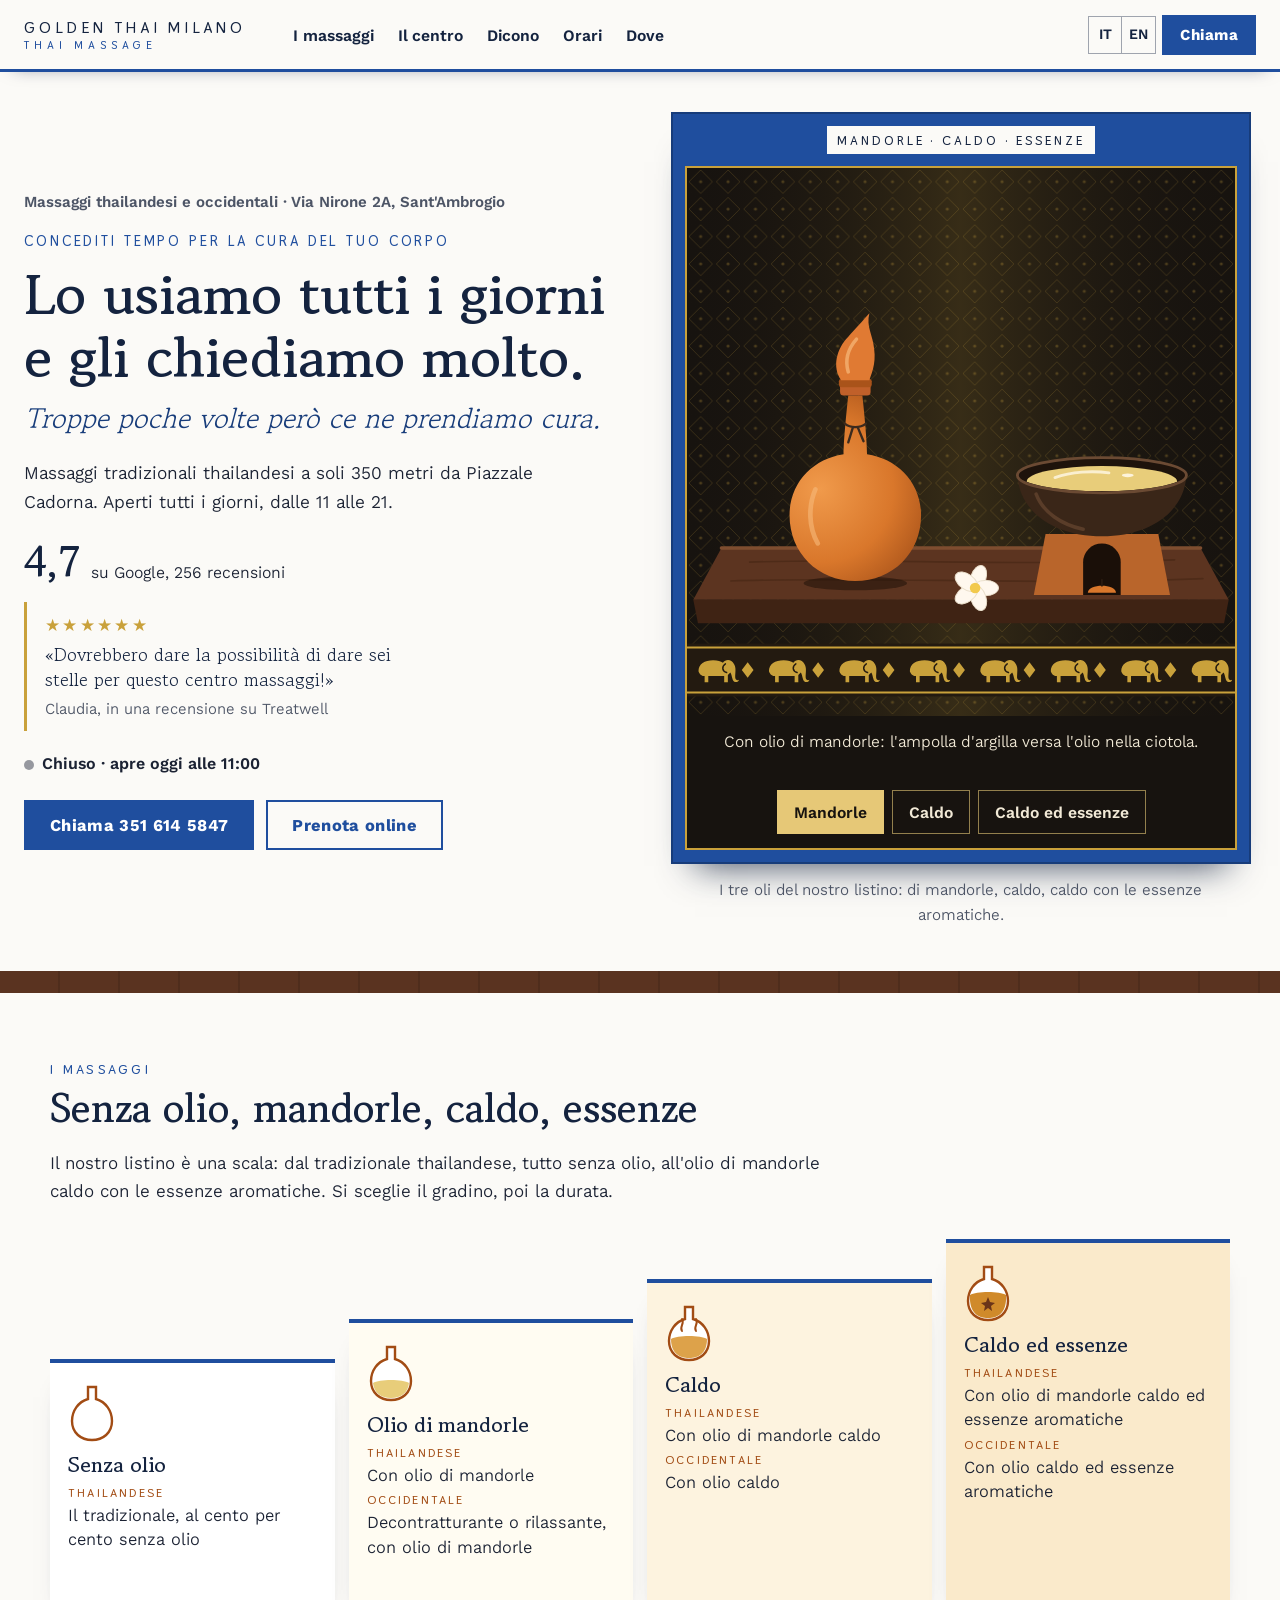
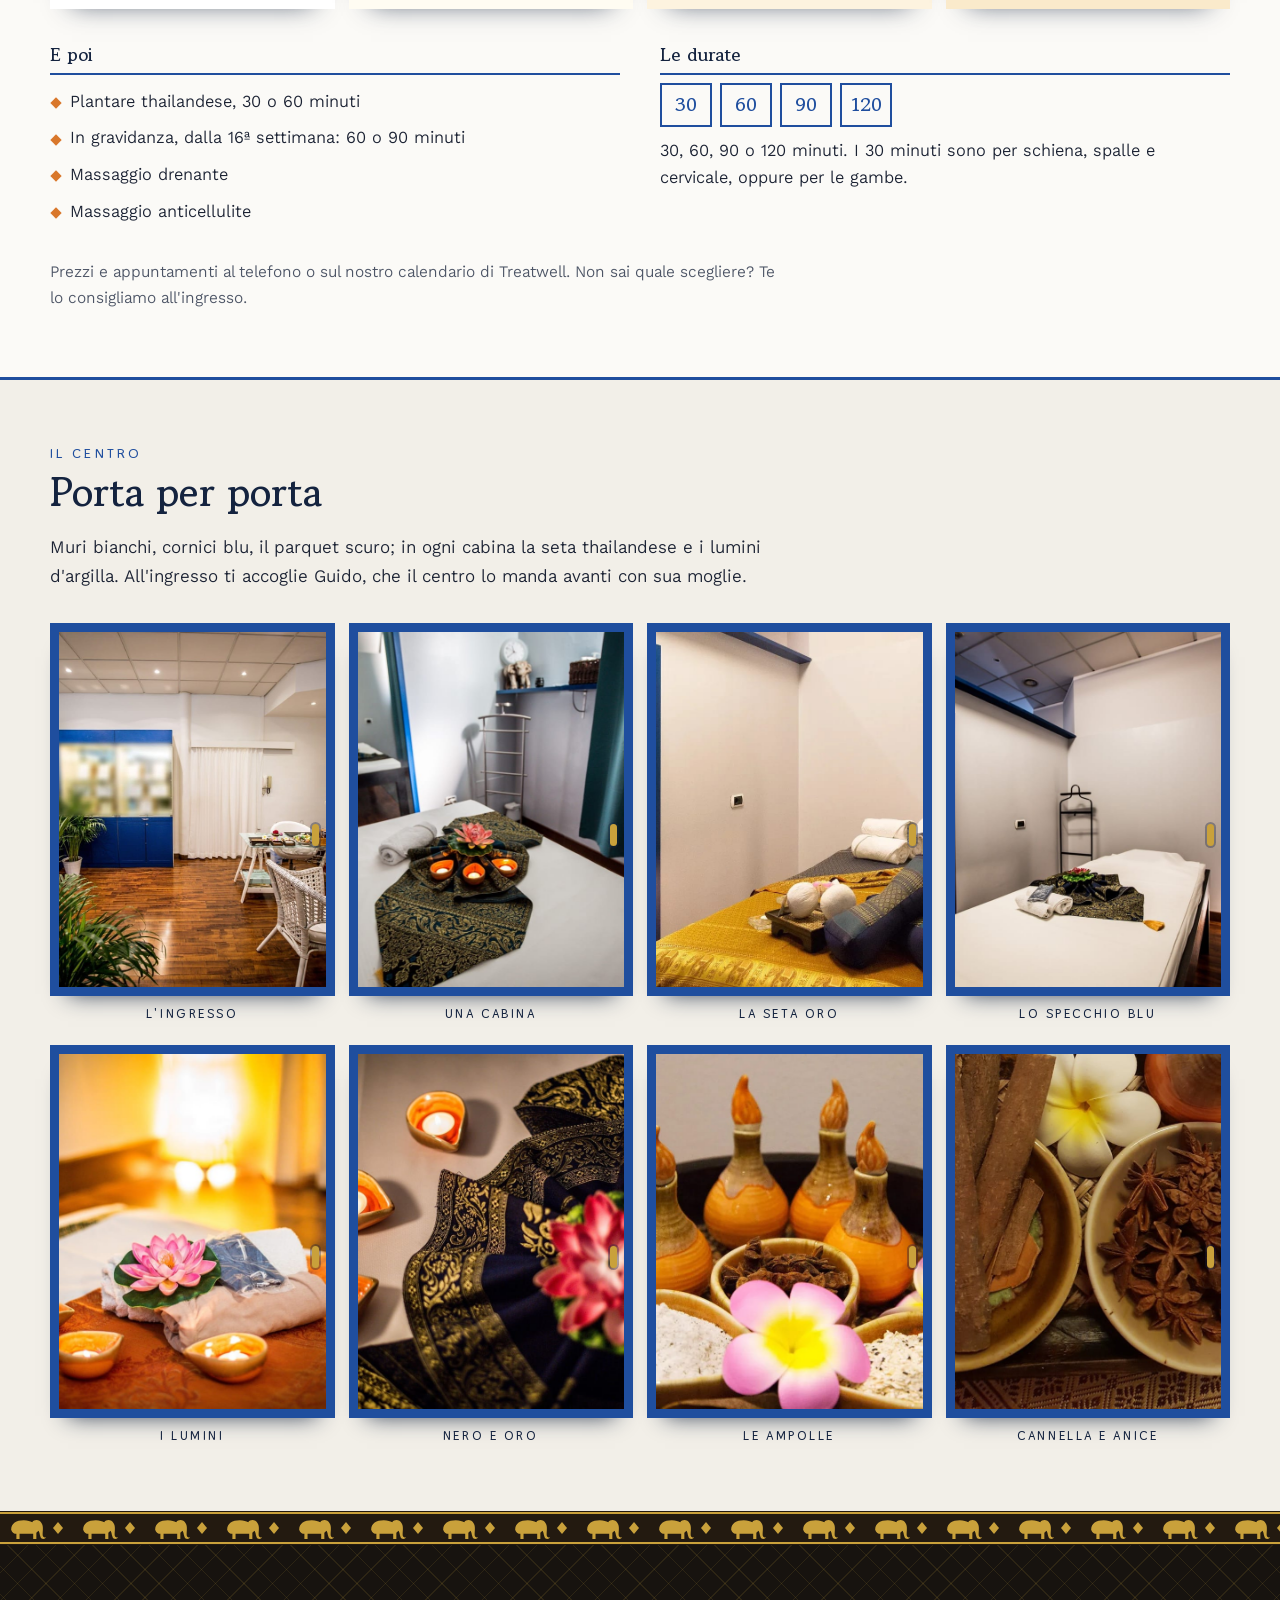
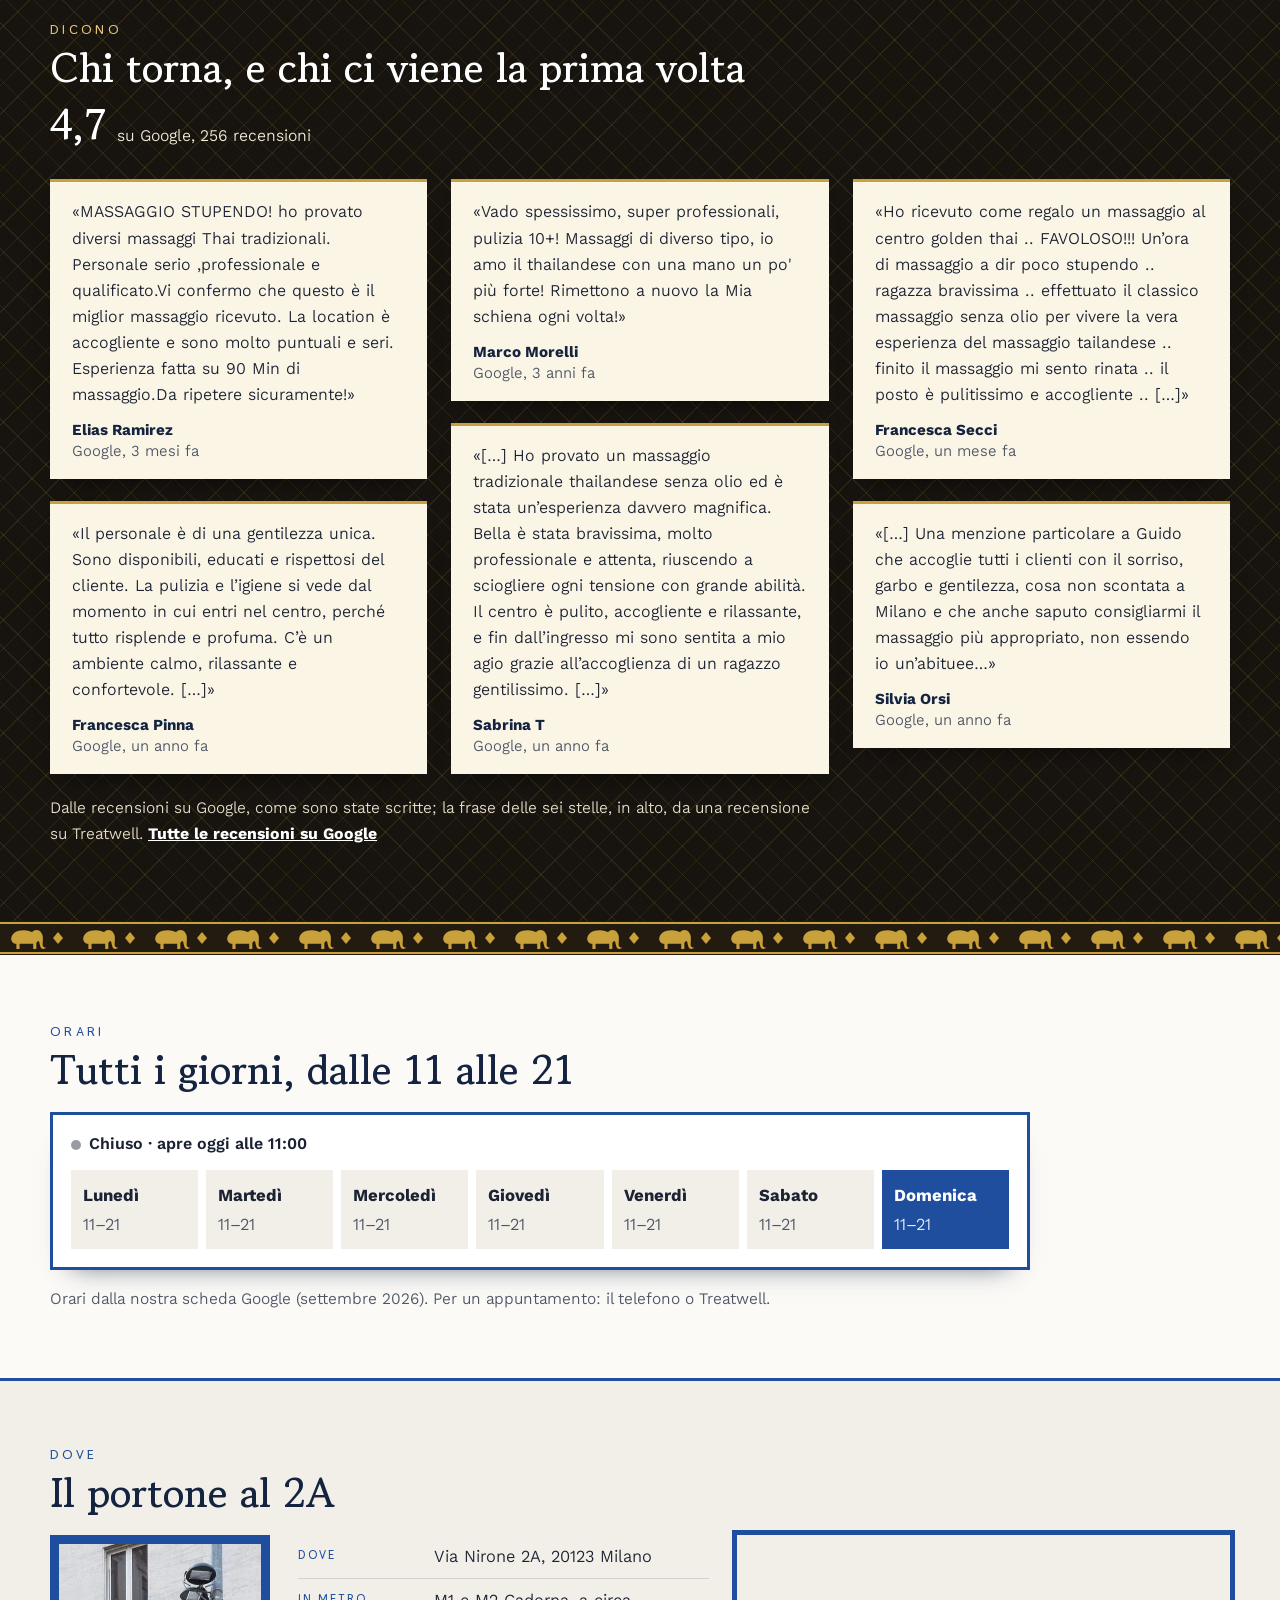
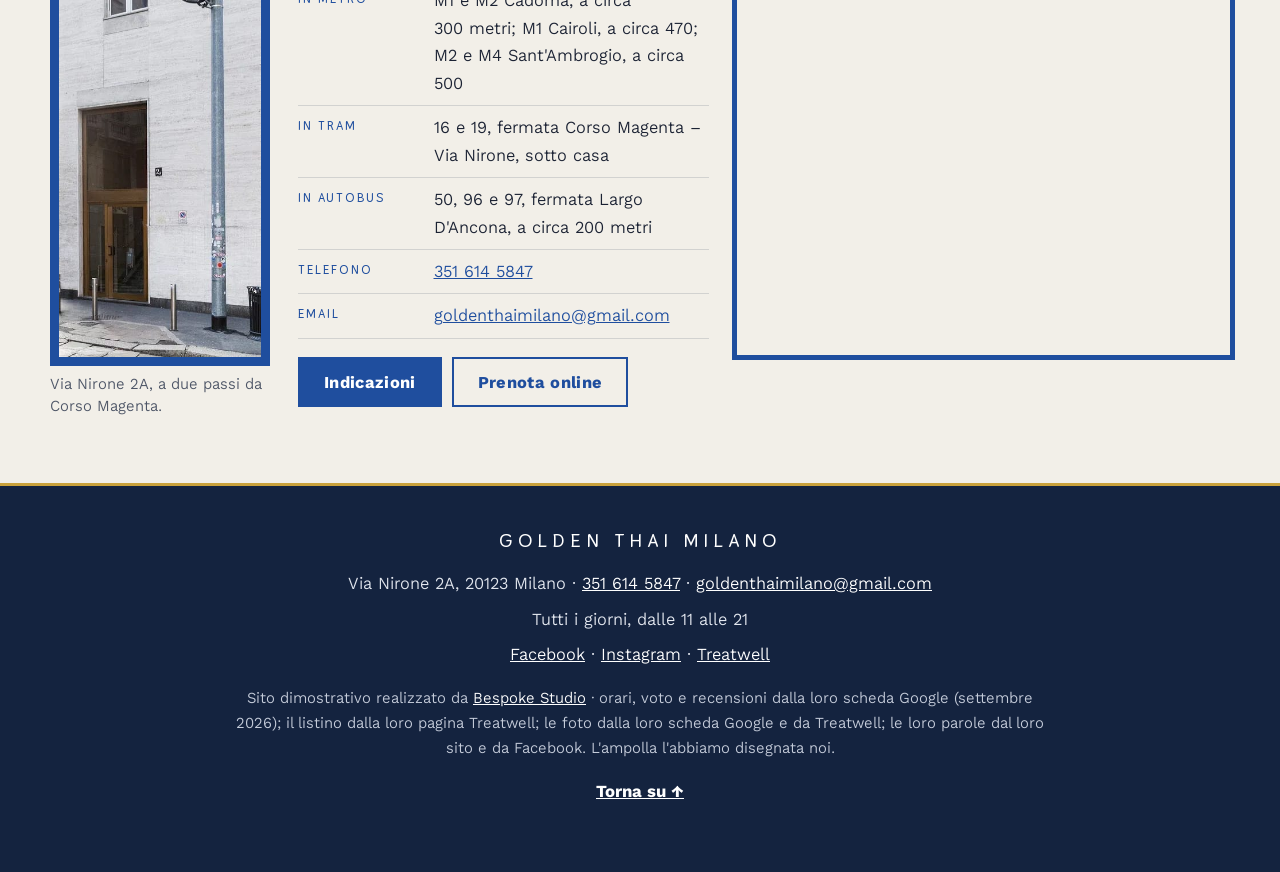
==== index.html @ 814b9ad2 "Golden Thai Milano, Via Nirone 2A — l'ampolla dei tre oli Massaggi thailandesi e occidentali a due p" ====
<!DOCTYPE html>
<html lang="it" class="no-js">
<head>
<meta charset="utf-8">
<meta name="viewport" content="width=device-width, initial-scale=1">
<script>(function(){var r=document.documentElement;r.classList.remove('no-js');
/* la firma: finché main.js non parte c'è l'ampolla chiusa e la ciotola vuota; se il codice non arriva, dopo 2,5 s la ciotola piena */
try{if(!matchMedia('(prefers-reduced-motion: reduce)').matches){r.classList.add('firma-attesa');window.__attesaOlio=setTimeout(function(){r.classList.remove('firma-attesa')},2500)}}catch(e){}})()</script>
<title>Golden Thai Milano — Massaggi thailandesi in Via Nirone 2A (Sant'Ambrogio, Cadorna)</title>
<meta name="description" content="Golden Thai Milano, Via Nirone 2A, a due passi da Corso Magenta e da Cadorna: massaggio tradizionale thailandese senza olio, con olio di mandorle, caldo, con le essenze; massaggi occidentali, plantare, in gravidanza. Tutti i giorni 11–21. Google 4,7 su 256. Tel. 351 614 5847.">
<link rel="canonical" href="https://rotenzark.github.io/golden-thai-milano/">
<meta property="og:type" content="website">
<meta property="og:title" content="Golden Thai Milano — Lo usiamo tutti i giorni e gli chiediamo molto.">
<meta property="og:description" content="Massaggi thailandesi e occidentali in Via Nirone 2A, a 350 metri da Cadorna. Tutti i giorni dalle 11 alle 21.">
<meta property="og:image" content="https://rotenzark.github.io/golden-thai-milano/img/og.jpg">
<meta property="og:url" content="https://rotenzark.github.io/golden-thai-milano/">
<meta property="og:locale" content="it_IT">
<meta name="twitter:card" content="summary_large_image">
<meta name="theme-color" content="#14233F">
<link rel="icon" href="img/favicon.svg" type="image/svg+xml">
<link rel="icon" href="img/favicon-32.png" sizes="32x32" type="image/png">
<link rel="apple-touch-icon" href="img/apple-touch-icon.png">
<link rel="preconnect" href="https://fonts.googleapis.com">
<link rel="preconnect" href="https://fonts.gstatic.com" crossorigin>
<link href="https://fonts.googleapis.com/css2?family=Gowun+Batang:wght@400;700&amp;family=Thasadith:wght@700&amp;family=Kantumruy+Pro:wght@400;500;600;700&amp;display=swap" rel="stylesheet">
<link rel="stylesheet" href="css/styles.css?v=1">
<script src="https://cdn.jsdelivr.net/npm/gsap@3.12.5/dist/gsap.min.js" defer></script>
<script src="https://cdn.jsdelivr.net/npm/gsap@3.12.5/dist/ScrollTrigger.min.js" defer></script>
<script src="js/main.js?v=1" defer></script>
<script type="application/ld+json">
{"@context":"https://schema.org","@type":"HealthAndBeautyBusiness","name":"Golden Thai Milano","description":"Massaggi thailandesi e occidentali in Via Nirone 2A a Milano, a due passi da Corso Magenta e da Cadorna: tradizionale thailandese senza olio, con olio di mandorle, caldo, con le essenze aromatiche; plantare, in gravidanza, drenante. Tutti i giorni dalle 11 alle 21.","url":"https://rotenzark.github.io/golden-thai-milano/","image":"https://rotenzark.github.io/golden-thai-milano/img/og.jpg","telephone":"+39 351 614 5847","email":"goldenthaimilano@gmail.com","address":{"@type":"PostalAddress","streetAddress":"Via Nirone 2A","postalCode":"20123","addressLocality":"Milano","addressRegion":"MI","addressCountry":"IT"},"geo":{"@type":"GeoCoordinates","latitude":45.4651947,"longitude":9.1779875},"openingHoursSpecification":[{"@type":"OpeningHoursSpecification","dayOfWeek":["Monday","Tuesday","Wednesday","Thursday","Friday","Saturday","Sunday"],"opens":"11:00","closes":"21:00"}],"aggregateRating":{"@type":"AggregateRating","ratingValue":"4.7","reviewCount":"256","bestRating":"5"},"sameAs":["https://www.facebook.com/GoldenThaiMilano","https://www.instagram.com/goldenthaimilano/","https://massaggigoldenthaimilano.mytreatwell.it/"]}
</script>
</head>
<body>

<a class="salta" href="#contenuto" data-i18n="m.salta">Vai al contenuto</a>

<header class="testata" id="testata">
  <div class="testata__dentro">
    <a class="marchio" href="#inizio" aria-label="Golden Thai Milano: torna all'inizio" data-i18n-aria="m.top">
      <span class="marchio__nome" aria-hidden="true">Golden Thai Milano</span>
      <span class="marchio__sotto" aria-hidden="true">Thai massage</span>
    </a>
    <nav id="mainNav" class="voci" aria-label="Le sezioni" data-i18n-aria="m.nav">
      <a href="#oli" data-i18n="n.oli">I massaggi</a>
      <a href="#centro" data-i18n="n.centro">Il centro</a>
      <a href="#dicono" data-i18n="n.dicono">Dicono</a>
      <a href="#orari" data-i18n="n.orari">Orari</a>
      <a href="#dove" data-i18n="n.dove">Dove</a>
    </nav>
    <div class="testata__azioni">
      <div class="lingue" role="group" aria-label="Lingua" data-i18n-aria="m.lingua">
        <button type="button" data-lang="it" aria-pressed="true">IT</button>
        <button type="button" data-lang="en" aria-pressed="false">EN</button>
      </div>
      <a class="chiama" href="tel:+393516145847"><span data-i18n="t.chiama">Chiama</span></a>
      <button id="burger" class="burger" type="button" aria-expanded="false" aria-controls="menuMobile" aria-label="Apri il menu" data-i18n-aria="m.menu"><span></span><span></span><span></span></button>
    </div>
  </div>
</header>

<nav id="menuMobile" class="menu-mobile" hidden aria-label="Le sezioni" data-i18n-aria="m.nav">
  <a href="#oli" data-i18n="n.oli">I massaggi</a>
  <a href="#centro" data-i18n="n.centro">Il centro</a>
  <a href="#dicono" data-i18n="n.dicono">Dicono</a>
  <a href="#orari" data-i18n="n.orari">Orari</a>
  <a href="#dove" data-i18n="n.dove">Dove</a>
  <a class="menu-mobile__tel" href="tel:+393516145847"><span data-i18n="t.chiama">Chiama</span> <span class="intero">351 614 5847</span></a>
</nav>

<main id="contenuto">

  <!-- ══════ L'APERTURA: il muro bianco, la porta blu ══════ -->
  <section id="inizio" class="apertura" aria-labelledby="titolo">
    <div class="apertura__testo">
      <p class="apertura__sopra" data-i18n="h.sopra">Massaggi thailandesi e occidentali · Via Nirone 2A, Sant'Ambrogio</p>
      <p class="apertura__loro" data-i18n="h.loro">Concediti tempo per la cura del tuo corpo</p>
      <h1 id="titolo" class="titolo" data-i18n="h.titolo">Lo usiamo tutti i giorni e gli chiediamo molto.</h1>
      <p class="apertura__seconda" data-i18n="h.seconda">Troppe poche volte però ce ne prendiamo cura.</p>
      <p class="apertura__frase" data-i18n="h.testo">Massaggi tradizionali thailandesi a soli 350&nbsp;metri da Piazzale Cadorna. Aperti tutti i giorni, dalle 11 alle 21.</p>
      <div class="apertura__voto">
        <p class="voto"><b class="voto__n">4,7</b> <span class="voto__su" data-i18n="h.google">su Google, 256 recensioni</span></p>
        <blockquote class="citazione">
          <p class="citazione__stelle" aria-hidden="true">★★★★★★</p>
          <p class="citazione__testo">«Dovrebbero dare la possibilità di dare sei stelle per questo centro massaggi!»</p>
          <footer data-i18n="h.chi">Claudia, in una recensione su Treatwell</footer>
        </blockquote>
      </div>
      <p class="stato" id="orarioStato">Aperti tutti i giorni, 11–21</p>
      <div class="apertura__azioni">
        <a class="bottone bottone--pieno" href="tel:+393516145847"><span data-i18n="t.chiama">Chiama</span>&nbsp;<span class="intero">351 614 5847</span></a>
        <a class="bottone bottone--vuoto" href="https://massaggigoldenthaimilano.mytreatwell.it/" target="_blank" rel="noopener" data-i18n="t.prenota2">Prenota online</a>
      </div>
    </div>
    <div class="apertura__firma">
      <div class="porta">
        <p class="porta__targa" aria-hidden="true" data-i18n="p.targa">Mandorle · caldo · essenze</p>
        <figure class="vassoio" id="olio-firma" data-modo="0" data-firma="fatta">
          <!--OLIO--><svg class="olio__svg" id="olioSvg" viewBox="0 0 560 560" role="img" aria-labelledby="olioTitolo olioDesc">
        <title id="olioTitolo" data-i18n="p.titolo">Mandorle, caldo, essenze</title>
        <desc id="olioDesc" data-i18n="p.desc">Su un vassoio di legno scuro, sulla seta nera e oro col bordo a elefanti, un'ampolla d'argilla arancio col tappo a fiamma e una ciotola sul fornelletto d'argilla. Il tappo si alza e si posa sul vassoio, l'ampolla si inclina e versa un filo d'olio di mandorle nella ciotola, che si riempie; l'ampolla si raddrizza e il tappo torna. Col caldo si accende il lumino e l'olio diventa ambra; con le essenze cadono l'anice stellato e la cannella. Tre oli: mandorle, caldo, caldo ed essenze.</desc>
        <defs>
          <pattern id="gtm-rombi" width="28" height="28" patternUnits="userSpaceOnUse"><path d="M14 2 L26 14 L14 26 L2 14 Z" fill="none" stroke="#C9A13B" stroke-width="1" stroke-opacity=".2"/><circle cx="14" cy="14" r="1.6" fill="#C9A13B" fill-opacity=".3"/></pattern>
          <radialGradient id="gtm-argilla" cx="160" cy="352" r="104" gradientUnits="userSpaceOnUse"><stop offset="0" stop-color="#F09A4B"/><stop offset=".6" stop-color="#D9772B"/><stop offset="1" stop-color="#A9531A"/></radialGradient>
          <radialGradient id="gtm-alone" cx="0" cy="0" r="1"><stop offset="0" stop-color="#FFC56B" stop-opacity=".75"/><stop offset="1" stop-color="#FFC56B" stop-opacity="0"/></radialGradient>
          <linearGradient id="gtm-luce" x1="0" y1="0" x2="1" y2="0"><stop offset="0" stop-color="#241A12" stop-opacity="0"/><stop offset=".5" stop-color="#C9A13B" stop-opacity=".18"/><stop offset="1" stop-color="#241A12" stop-opacity="0"/></linearGradient>
          <clipPath id="gtm-bocca"><ellipse cx="400" cy="340" rx="70" ry="13.5"/></clipPath>
        </defs>
        <rect class="seta" x="0" y="0" width="560" height="560"/>
        <rect class="seta__rombi" x="0" y="0" width="560" height="560"/>
        <rect class="seta__luce" x="0" y="0" width="560" height="560"/>
        <g class="bordo"><rect class="bordo__fascia" x="0" y="486" width="560" height="54"/><path class="bordo__filo" d="M0 490 H560 M0 536 H560"/><g transform="translate(8 498) scale(1.25)"><path class="bordo__elefante" d="M3 13 C 3 7, 8 4, 15 4 C 19 4, 21 5, 23 6 C 25 3, 30 3, 32 7 C 34 10, 33 14, 33 18 C 33 20, 35 21, 36 20 C 36 22, 32 23, 31 20 C 30 17, 30 15, 29 14 L 27 16 L 27 22 L 24 22 L 24 17 L 11 17 L 11 22 L 8 22 L 8 17 C 6 17, 4 16, 3 13 Z"/><path class="bordo__orecchio" d="M25 7 C 22 9, 22 13, 26 14"/></g><g transform="translate(80 498) scale(1.25)"><path class="bordo__elefante" d="M3 13 C 3 7, 8 4, 15 4 C 19 4, 21 5, 23 6 C 25 3, 30 3, 32 7 C 34 10, 33 14, 33 18 C 33 20, 35 21, 36 20 C 36 22, 32 23, 31 20 C 30 17, 30 15, 29 14 L 27 16 L 27 22 L 24 22 L 24 17 L 11 17 L 11 22 L 8 22 L 8 17 C 6 17, 4 16, 3 13 Z"/><path class="bordo__orecchio" d="M25 7 C 22 9, 22 13, 26 14"/></g><g transform="translate(152 498) scale(1.25)"><path class="bordo__elefante" d="M3 13 C 3 7, 8 4, 15 4 C 19 4, 21 5, 23 6 C 25 3, 30 3, 32 7 C 34 10, 33 14, 33 18 C 33 20, 35 21, 36 20 C 36 22, 32 23, 31 20 C 30 17, 30 15, 29 14 L 27 16 L 27 22 L 24 22 L 24 17 L 11 17 L 11 22 L 8 22 L 8 17 C 6 17, 4 16, 3 13 Z"/><path class="bordo__orecchio" d="M25 7 C 22 9, 22 13, 26 14"/></g><g transform="translate(224 498) scale(1.25)"><path class="bordo__elefante" d="M3 13 C 3 7, 8 4, 15 4 C 19 4, 21 5, 23 6 C 25 3, 30 3, 32 7 C 34 10, 33 14, 33 18 C 33 20, 35 21, 36 20 C 36 22, 32 23, 31 20 C 30 17, 30 15, 29 14 L 27 16 L 27 22 L 24 22 L 24 17 L 11 17 L 11 22 L 8 22 L 8 17 C 6 17, 4 16, 3 13 Z"/><path class="bordo__orecchio" d="M25 7 C 22 9, 22 13, 26 14"/></g><g transform="translate(296 498) scale(1.25)"><path class="bordo__elefante" d="M3 13 C 3 7, 8 4, 15 4 C 19 4, 21 5, 23 6 C 25 3, 30 3, 32 7 C 34 10, 33 14, 33 18 C 33 20, 35 21, 36 20 C 36 22, 32 23, 31 20 C 30 17, 30 15, 29 14 L 27 16 L 27 22 L 24 22 L 24 17 L 11 17 L 11 22 L 8 22 L 8 17 C 6 17, 4 16, 3 13 Z"/><path class="bordo__orecchio" d="M25 7 C 22 9, 22 13, 26 14"/></g><g transform="translate(368 498) scale(1.25)"><path class="bordo__elefante" d="M3 13 C 3 7, 8 4, 15 4 C 19 4, 21 5, 23 6 C 25 3, 30 3, 32 7 C 34 10, 33 14, 33 18 C 33 20, 35 21, 36 20 C 36 22, 32 23, 31 20 C 30 17, 30 15, 29 14 L 27 16 L 27 22 L 24 22 L 24 17 L 11 17 L 11 22 L 8 22 L 8 17 C 6 17, 4 16, 3 13 Z"/><path class="bordo__orecchio" d="M25 7 C 22 9, 22 13, 26 14"/></g><g transform="translate(440 498) scale(1.25)"><path class="bordo__elefante" d="M3 13 C 3 7, 8 4, 15 4 C 19 4, 21 5, 23 6 C 25 3, 30 3, 32 7 C 34 10, 33 14, 33 18 C 33 20, 35 21, 36 20 C 36 22, 32 23, 31 20 C 30 17, 30 15, 29 14 L 27 16 L 27 22 L 24 22 L 24 17 L 11 17 L 11 22 L 8 22 L 8 17 C 6 17, 4 16, 3 13 Z"/><path class="bordo__orecchio" d="M25 7 C 22 9, 22 13, 26 14"/></g><g transform="translate(512 498) scale(1.25)"><path class="bordo__elefante" d="M3 13 C 3 7, 8 4, 15 4 C 19 4, 21 5, 23 6 C 25 3, 30 3, 32 7 C 34 10, 33 14, 33 18 C 33 20, 35 21, 36 20 C 36 22, 32 23, 31 20 C 30 17, 30 15, 29 14 L 27 16 L 27 22 L 24 22 L 24 17 L 11 17 L 11 22 L 8 22 L 8 17 C 6 17, 4 16, 3 13 Z"/><path class="bordo__orecchio" d="M25 7 C 22 9, 22 13, 26 14"/></g><path class="bordo__rombi" d="M62 505 l6 8 l-6 8 l-6 -8 Z M134 505 l6 8 l-6 8 l-6 -8 Z M206 505 l6 8 l-6 8 l-6 -8 Z M278 505 l6 8 l-6 8 l-6 -8 Z M350 505 l6 8 l-6 8 l-6 -8 Z M422 505 l6 8 l-6 8 l-6 -8 Z M494 505 l6 8 l-6 8 l-6 -8 Z M566 505 l6 8 l-6 8 l-6 -8 Z"/></g>
        <g class="servito" transform="translate(0 0)"><g transform="translate(280 470) scale(1.2) translate(-280 -470)">
          <path class="vassoio__piano" d="M76 402 L484 402 L508 446 L52 446 Z"/><path class="vassoio__bordo" d="M76 402 L484 402"/><path class="vassoio__fronte" d="M52 446 L508 446 L504 466 L56 466 Z"/><path class="vassoio__venature" d="M100 414 C 190 410, 330 418, 462 412 M84 430 C 200 426, 360 434, 486 428"/>
          <path class="fornello" d="M352 390 L448 390 L458 442 L342 442 Z"/><path class="fornello__bocca" d="M384 442 V414 A16 16 0 0 1 416 414 V442 Z"/><path class="lumino" d="M388 440 C 388 432, 412 432, 412 440 Z"/><path class="lumino__stoppino" d="M400 434 V429"/>
          <g class="modo modo--caldo" data-m="1"><g class="fiamma" data-m="1" transform="translate(400 428) scale(1)"><circle class="fiamma__alone" cx="0" cy="-8" r="20"/><path class="fiamma__lingua" d="M0 0 C -7 -3, -7 -11, 0 -20 C 7 -11, 7 -3, 0 0 Z"/><path class="fiamma__cuore" d="M0 -1 C -3 -3, -3 -7, 0 -11 C 3 -7, 3 -3, 0 -1 Z"/></g></g><g class="modo modo--essenze" data-m="2"><g class="fiamma" data-m="2" transform="translate(400 428) scale(1)"><circle class="fiamma__alone" cx="0" cy="-8" r="20"/><path class="fiamma__lingua" d="M0 0 C -7 -3, -7 -11, 0 -20 C 7 -11, 7 -3, 0 0 Z"/><path class="fiamma__cuore" d="M0 -1 C -3 -3, -3 -7, 0 -11 C 3 -7, 3 -3, 0 -1 Z"/></g></g>
          <ellipse class="ciotola__dentro" cx="400" cy="340" rx="72" ry="15"/>
          <g clip-path="url(#gtm-bocca)">
            <g class="pelo" transform="translate(400 345) scale(1)"><ellipse class="olio__pelo" cx="0" cy="0" rx="64" ry="12.8"/><g class="modo modo--caldo" data-m="1"><ellipse class="calore" data-m="1" opacity="1" cx="0" cy="0" rx="64" ry="12.8"/></g><g class="modo modo--essenze" data-m="2"><ellipse class="calore" data-m="2" opacity="1" cx="0" cy="0" rx="64" ry="12.8"/></g><g class="modo modo--mandorle" data-m="0"><g class="riflesso" data-m="0" opacity="1"><path class="riflesso__segno" d="M-40 -3 C -26 -8, -8 -9, 6 -7"/><ellipse class="riflesso__punto" cx="22" cy="-5" rx="5" ry="1.6"/></g></g><g class="modo modo--caldo" data-m="1"><g class="riflesso" data-m="1" opacity="1"><path class="riflesso__segno" d="M-40 -3 C -26 -8, -8 -9, 6 -7"/><ellipse class="riflesso__punto" cx="22" cy="-5" rx="5" ry="1.6"/></g></g><g class="modo modo--essenze" data-m="2"><g class="riflesso" data-m="2" opacity="1"><path class="riflesso__segno" d="M-40 -3 C -26 -8, -8 -9, 6 -7"/><ellipse class="riflesso__punto" cx="22" cy="-5" rx="5" ry="1.6"/></g></g></g>
            <g class="modo modo--essenze" data-m="2"><ellipse class="onda" data-m="2" transform="translate(400 345) scale(1)" opacity="0" cx="0" cy="0" rx="56" ry="10.8"/></g>
          </g>
          <path class="filo" pathLength="1" d="M358 266 C 370 270, 384 282, 390 302 C 394 318, 396 336, 396 358" stroke-dasharray="0 2" stroke-dashoffset="-1"/>
          <g class="modo modo--essenze" data-m="2"><g class="anice" data-m="2" transform="translate(0 0) rotate(0 385 343)"><path class="anice__stella" d="M385 343 L396.8 342.1 L398 343 L396.8 343.9 Z M385 343 L394.9 345.8 L394.2 346.8 L391.8 347.1 Z M385 343 L387.1 347.9 L385 348.4 L382.9 347.9 Z M385 343 L378.2 347.1 L375.8 346.8 L375.1 345.8 Z M385 343 L373.2 343.9 L372 343 L373.2 342.1 Z M385 343 L375.1 340.2 L375.8 339.2 L378.2 338.9 Z M385 343 L382.9 338.1 L385 337.6 L387.1 338.1 Z M385 343 L391.8 338.9 L394.2 339.2 L394.9 340.2 Z"/><circle class="anice__seme" cx="385" cy="343" r="2.2"/></g><g class="cannella" data-m="2" transform="translate(0 0) rotate(0 418 344)"><g transform="rotate(-10 418 344)"><rect class="cannella__stecca" x="392" y="340" width="52" height="8" rx="4"/><path class="cannella__giro" d="M398 342 H438"/></g></g></g>
          <path class="ciotola" d="M328 340 A72 15 0 0 0 472 340 C 470 372, 440 392, 400 392 C 360 392, 330 372, 328 340 Z"/><ellipse class="ciotola__orlo" cx="400" cy="340" rx="72" ry="15"/><path class="ciotola__luce" d="M344 356 C 350 372, 366 382, 384 386"/>
          <g class="modo modo--caldo" data-m="1"><g class="vapore" data-m="1" transform="translate(0 0)" opacity="1"><path class="vapore__filo" d="M378 326 C 370 314, 386 304, 378 290 C 372 280, 384 272, 380 262 M402 322 C 394 308, 410 298, 402 284 C 396 272, 408 264, 404 252 M426 326 C 418 314, 434 304, 426 290 C 420 280, 432 272, 428 262"/></g></g><g class="modo modo--essenze" data-m="2"><g class="vapore" data-m="2" transform="translate(0 0)" opacity="1"><path class="vapore__filo" d="M378 326 C 370 314, 386 304, 378 290 C 372 280, 384 272, 380 262 M402 322 C 394 308, 410 298, 402 284 C 396 272, 408 264, 404 252 M426 326 C 418 314, 434 304, 426 290 C 420 280, 432 272, 428 262"/></g></g>
          <g class="ampolla" transform="translate(0 0) rotate(0 190 372)"><ellipse class="ampolla__ombra" cx="190" cy="432" rx="44" ry="6"/><path class="ampolla__corpo" d="M180 322 C 180 312, 182 290, 184 272 L 196 272 C 198 290, 200 312, 200 322 C 226 326, 246 346, 246 374 C 246 406, 222 430, 190 430 C 158 430, 134 406, 134 374 C 134 346, 154 326, 180 322 Z"/><path class="ampolla__luce" d="M156 352 C 150 366, 150 384, 158 398"/><rect class="ampolla__labbro" x="177" y="262" width="26" height="10" rx="3"/><path class="ampolla__spago" d="M181 296 C 186 300, 194 300, 199 296 M188 299 L184 312 M192 299 L197 311"/></g>
          <g class="tappo" transform="translate(0 0) rotate(0 190 234)"><g transform="translate(190 262)"><rect class="tappo__collare" x="-14" y="-4" width="28" height="7" rx="2"/><path class="tappo__fiamma" d="M-12 -3 C -20 -14, -16 -30, -6 -40 C 0 -47, 5 -52, 12 -60 C 9 -49, 15 -41, 16 -30 C 18 -16, 13 -7, 12 -3 Z"/><path class="tappo__luce" d="M-6 -10 C -9 -20, -6 -30, 1 -38"/></g></g>
          <ellipse class="fiore__petalo" cx="292" cy="427" rx="6.5" ry="11" transform="rotate(18 292 436)"/><ellipse class="fiore__petalo" cx="292" cy="427" rx="6.5" ry="11" transform="rotate(90 292 436)"/><ellipse class="fiore__petalo" cx="292" cy="427" rx="6.5" ry="11" transform="rotate(162 292 436)"/><ellipse class="fiore__petalo" cx="292" cy="427" rx="6.5" ry="11" transform="rotate(234 292 436)"/><ellipse class="fiore__petalo" cx="292" cy="427" rx="6.5" ry="11" transform="rotate(306 292 436)"/><circle class="fiore__cuore" cx="292" cy="436" r="4.5"/>
        </g></g>
      </svg><!--/OLIO-->
          <figcaption class="vassoio__didascalia">
            <span class="vassoio__d" data-m="0" data-i18n="p.d0">Con olio di mandorle: l'ampolla d'argilla versa l'olio nella ciotola.</span>
            <span class="vassoio__d" data-m="1" data-i18n="p.d1">Caldo: sotto la ciotola si accende il lumino e l'olio diventa ambra.</span>
            <span class="vassoio__d" data-m="2" data-i18n="p.d2">Caldo ed essenze: l'olio caldo, l'anice stellato, la cannella.</span>
          </figcaption>
          <div class="vassoio__modi" role="group" aria-label="Quale olio" data-i18n-aria="p.modi">
            <button type="button" data-modo="0" aria-pressed="true" data-i18n="p.b0">Mandorle</button>
            <button type="button" data-modo="1" aria-pressed="false" data-i18n="p.b1">Caldo</button>
            <button type="button" data-modo="2" aria-pressed="false" data-i18n="p.b2">Caldo ed essenze</button>
          </div>
          <p class="visually-hidden" id="olioLeggi" aria-live="polite"></p>
        </figure>
      </div>
      <p class="apertura__nota" data-i18n="p.nota">I tre oli del nostro listino: di mandorle, caldo, caldo con le essenze aromatiche.</p>
    </div>
  </section>

  <!-- ══════ LA SCALA DEGLI OLI: il listino a gradini ══════ -->
  <section id="oli" class="capitolo capitolo--muro" aria-labelledby="oliT">
    <p class="etichetta" data-i18n="l.etichetta">I massaggi</p>
    <h2 id="oliT" class="capitolo__titolo" data-i18n="l.titolo">Senza olio, mandorle, caldo, essenze</h2>
    <p class="capitolo__sotto" data-i18n="l.sotto">Il nostro listino è una scala: dal tradizionale thailandese, tutto senza olio, all'olio di mandorle caldo con le essenze aromatiche. Si sceglie il gradino, poi la durata.</p>
    <ol class="scala">
      <li class="gradino gradino--1 reveal">
        <svg class="gradino__icona" viewBox="0 0 48 60" aria-hidden="true" focusable="false"><path class="ic-vetro" d="M20 4 H28 V16 C 38 19, 44 28, 44 38 C 44 50, 35 57, 24 57 C 13 57, 4 50, 4 38 C 4 28, 10 19, 20 16 Z"/></svg>
        <h3 class="gradino__nome" data-i18n="l.s1">Senza olio</h3>
        <dl class="gradino__voci">
          <dt data-i18n="l.thai">Thailandese</dt><dd data-i18n="l.s1t">Il tradizionale, al cento per cento senza olio</dd>
        </dl>
      </li>
      <li class="gradino gradino--2 reveal">
        <svg class="gradino__icona" viewBox="0 0 48 60" aria-hidden="true" focusable="false"><path class="ic-vetro" d="M20 4 H28 V16 C 38 19, 44 28, 44 38 C 44 50, 35 57, 24 57 C 13 57, 4 50, 4 38 C 4 28, 10 19, 20 16 Z"/><path class="ic-olio" d="M6 40 C 12 36, 36 36, 42 40 C 41 50, 34 55, 24 55 C 14 55, 7 50, 6 40 Z"/></svg>
        <h3 class="gradino__nome" data-i18n="l.s2">Olio di mandorle</h3>
        <dl class="gradino__voci">
          <dt data-i18n="l.thai">Thailandese</dt><dd data-i18n="l.s2t">Con olio di mandorle</dd>
          <dt data-i18n="l.occ">Occidentale</dt><dd data-i18n="l.s2o">Decontratturante o rilassante, con olio di mandorle</dd>
        </dl>
      </li>
      <li class="gradino gradino--3 reveal">
        <svg class="gradino__icona" viewBox="0 0 48 60" aria-hidden="true" focusable="false"><path class="ic-vetro" d="M20 4 H28 V16 C 38 19, 44 28, 44 38 C 44 50, 35 57, 24 57 C 13 57, 4 50, 4 38 C 4 28, 10 19, 20 16 Z"/><path class="ic-olio ic-olio--caldo" d="M6 36 C 12 32, 36 32, 42 36 C 42 50, 34 55, 24 55 C 14 55, 6 50, 6 36 Z"/><path class="ic-vapore" d="M17 28 C 14 24, 20 21, 17 16 M31 28 C 28 24, 34 21, 31 16"/></svg>
        <h3 class="gradino__nome" data-i18n="l.s3">Caldo</h3>
        <dl class="gradino__voci">
          <dt data-i18n="l.thai">Thailandese</dt><dd data-i18n="l.s3t">Con olio di mandorle caldo</dd>
          <dt data-i18n="l.occ">Occidentale</dt><dd data-i18n="l.s3o">Con olio caldo</dd>
        </dl>
      </li>
      <li class="gradino gradino--4 reveal">
        <svg class="gradino__icona" viewBox="0 0 48 60" aria-hidden="true" focusable="false"><path class="ic-vetro" d="M20 4 H28 V16 C 38 19, 44 28, 44 38 C 44 50, 35 57, 24 57 C 13 57, 4 50, 4 38 C 4 28, 10 19, 20 16 Z"/><path class="ic-olio ic-olio--essenze" d="M6 32 C 12 28, 36 28, 42 32 C 43 50, 34 55, 24 55 C 14 55, 5 50, 6 32 Z"/><path class="ic-stella" d="M24 34 L26 39 L31 40 L27 43 L28 48 L24 45 L20 48 L21 43 L17 40 L22 39 Z"/></svg>
        <h3 class="gradino__nome" data-i18n="l.s4">Caldo ed essenze</h3>
        <dl class="gradino__voci">
          <dt data-i18n="l.thai">Thailandese</dt><dd data-i18n="l.s4t">Con olio di mandorle caldo ed essenze aromatiche</dd>
          <dt data-i18n="l.occ">Occidentale</dt><dd data-i18n="l.s4o">Con olio caldo ed essenze aromatiche</dd>
        </dl>
      </li>
    </ol>
    <div class="oltre">
      <div class="oltre__gruppo reveal">
        <h3 data-i18n="l.altri">E poi</h3>
        <ul>
          <li data-i18n="l.a1">Plantare thailandese, 30 o 60 minuti</li>
          <li data-i18n="l.a2">In gravidanza, dalla 16ª settimana: 60 o 90 minuti</li>
          <li data-i18n="l.a3">Massaggio drenante</li>
          <li data-i18n="l.a4">Massaggio anticellulite</li>
        </ul>
      </div>
      <div class="oltre__gruppo reveal">
        <h3 data-i18n="l.durate">Le durate</h3>
        <p class="durate" aria-hidden="true"><span>30</span><span>60</span><span>90</span><span>120</span></p>
        <p data-i18n="l.dnota">30, 60, 90 o 120 minuti. I 30 minuti sono per schiena, spalle e cervicale, oppure per le gambe.</p>
      </div>
    </div>
    <p class="oli__nota" data-i18n="l.nota">Prezzi e appuntamenti al telefono o sul nostro calendario di Treatwell. Non sai quale scegliere? Te lo consigliamo all'ingresso.</p>
  </section>

  <!-- ══════ IL CENTRO, PORTA PER PORTA ══════ -->
  <section id="centro" class="capitolo capitolo--parquet" aria-labelledby="centroT">
    <p class="etichetta" data-i18n="c.etichetta">Il centro</p>
    <h2 id="centroT" class="capitolo__titolo" data-i18n="c.titolo">Porta per porta</h2>
    <p class="capitolo__sotto" data-i18n="c.sotto">Muri bianchi, cornici blu, il parquet scuro; in ogni cabina la seta thailandese e i lumini d'argilla. All'ingresso ti accoglie Guido, che il centro lo manda avanti con sua moglie.</p>
    <ul class="porte">
      <li class="porta-foto reveal"><button type="button" class="foto" data-full="img/accoglienza.jpg" aria-label="Ingrandisci la foto" data-i18n-aria="m.ingrandisci"><img src="img/accoglienza.jpg" width="1400" height="933" alt="L'ingresso: le vetrine blu, le palme, le poltroncine di vimini bianche, il parquet scuro." data-i18n-alt="a.accoglienza"></button><p class="porta-foto__targa" data-i18n="k.accoglienza">L'ingresso</p></li>
      <li class="porta-foto reveal"><button type="button" class="foto" data-full="img/cabina.jpg" aria-label="Ingrandisci la foto" data-i18n-aria="m.ingrandisci"><img src="img/cabina.jpg" width="1200" height="800" alt="Una cabina: la porta con la cornice blu, la tenda verde petrolio, il lettino con la seta nera e oro e tre lumini." data-i18n-alt="a.cabina"></button><p class="porta-foto__targa" data-i18n="k.cabina">Una cabina</p></li>
      <li class="porta-foto reveal"><button type="button" class="foto" data-full="img/oro.jpg" aria-label="Ingrandisci la foto" data-i18n-aria="m.ingrandisci"><img src="img/oro.jpg" width="1280" height="800" alt="La sala con la seta oro, i cuscini thailandesi blu notte e lo specchio con la cornice blu." data-i18n-alt="a.oro"></button><p class="porta-foto__targa" data-i18n="k.oro">La seta oro</p></li>
      <li class="porta-foto reveal"><button type="button" class="foto" data-full="img/specchio.jpg" aria-label="Ingrandisci la foto" data-i18n-aria="m.ingrandisci"><img src="img/specchio.jpg" width="1200" height="800" alt="Una cabina bianca con lo specchio nella cornice blu e il lettino." data-i18n-alt="a.specchio"></button><p class="porta-foto__targa" data-i18n="k.specchio">Lo specchio blu</p></li>
      <li class="porta-foto reveal"><button type="button" class="foto" data-full="img/lumini.jpg" aria-label="Ingrandisci la foto" data-i18n-aria="m.ingrandisci"><img src="img/lumini.jpg" width="1200" height="800" alt="Tre lumini d'argilla accesi e un fiore di loto sugli asciugamani, sulla seta arancio." data-i18n-alt="a.lumini"></button><p class="porta-foto__targa" data-i18n="k.lumini">I lumini</p></li>
      <li class="porta-foto reveal"><button type="button" class="foto" data-full="img/seta.jpg" aria-label="Ingrandisci la foto" data-i18n-aria="m.ingrandisci"><img src="img/seta.jpg" width="1200" height="800" alt="I lumini d'argilla e il loto sulla seta nera e oro." data-i18n-alt="a.seta"></button><p class="porta-foto__targa" data-i18n="k.seta">Nero e oro</p></li>
      <li class="porta-foto reveal"><button type="button" class="foto" data-full="img/ampolle.jpg" aria-label="Ingrandisci la foto" data-i18n-aria="m.ingrandisci"><img src="img/ampolle.jpg" width="1280" height="800" alt="Le ampolle d'argilla col tappo a fiamma sul vassoio, le ciotole di sale, i frangipani." data-i18n-alt="a.ampolle"></button><p class="porta-foto__targa" data-i18n="k.ampolle">Le ampolle</p></li>
      <li class="porta-foto reveal"><button type="button" class="foto" data-full="img/spezie.jpg" aria-label="Ingrandisci la foto" data-i18n-aria="m.ingrandisci"><img src="img/spezie.jpg" width="1000" height="773" alt="La cannella in stecche, un frangipane e l'anice stellato nelle ciotole." data-i18n-alt="a.spezie"></button><p class="porta-foto__targa" data-i18n="k.spezie">Cannella e anice</p></li>
    </ul>
  </section>

  <!-- ══════ DICONO: sulla seta nera e oro ══════ -->
  <section id="dicono" class="capitolo capitolo--nerooro" aria-labelledby="diconoT">
    <div class="fregio" aria-hidden="true"></div>
    <p class="etichetta" data-i18n="d.etichetta">Dicono</p>
    <h2 id="diconoT" class="capitolo__titolo" data-i18n="d.titolo">Chi torna, e chi ci viene la prima volta</h2>
    <p class="voto voto--sezione"><b class="voto__n">4,7</b> <span class="voto__su" data-i18n="d.google">su Google, 256 recensioni</span></p>
    <ul class="recensioni">
      <li class="recensione reveal"><p class="recensione__testo">«MASSAGGIO STUPENDO! ho provato diversi massaggi Thai tradizionali. Personale serio ,professionale e qualificato.Vi confermo che questo è il miglior massaggio ricevuto. La location è accogliente e sono molto puntuali e seri. Esperienza fatta su 90 Min di massaggio.Da ripetere sicuramente!»</p><p class="recensione__chi"><b>Elias Ramirez</b> <span data-i18n="d.g3m">Google, 3 mesi fa</span></p></li>
      <li class="recensione reveal"><p class="recensione__testo">«Il personale è di una gentilezza unica. Sono disponibili, educati e rispettosi del cliente. La pulizia e l’igiene si vede dal momento in cui entri nel centro, perché tutto risplende e profuma. C’è un ambiente calmo, rilassante e confortevole. […]»</p><p class="recensione__chi"><b>Francesca Pinna</b> <span data-i18n="d.g1a">Google, un anno fa</span></p></li>
      <li class="recensione reveal"><p class="recensione__testo">«Vado spessissimo, super professionali, pulizia 10+! Massaggi di diverso tipo, io amo il thailandese con una mano un po' più forte! Rimettono a nuovo la Mia schiena ogni volta!»</p><p class="recensione__chi"><b>Marco Morelli</b> <span data-i18n="d.g3a">Google, 3 anni fa</span></p></li>
      <li class="recensione reveal"><p class="recensione__testo">«[…] Ho provato un massaggio tradizionale thailandese senza olio ed è stata un’esperienza davvero magnifica. Bella è stata bravissima, molto professionale e attenta, riuscendo a sciogliere ogni tensione con grande abilità. Il centro è pulito, accogliente e rilassante, e fin dall’ingresso mi sono sentita a mio agio grazie all’accoglienza di un ragazzo gentilissimo. […]»</p><p class="recensione__chi"><b>Sabrina T</b> <span data-i18n="d.g1a">Google, un anno fa</span></p></li>
      <li class="recensione reveal"><p class="recensione__testo">«Ho ricevuto come regalo un massaggio al centro golden thai .. FAVOLOSO!!! Un’ora di massaggio a dir poco stupendo .. ragazza bravissima .. effettuato il classico massaggio senza olio per vivere la vera esperienza del massaggio tailandese .. finito il massaggio mi sento rinata .. il posto è pulitissimo e accogliente .. […]»</p><p class="recensione__chi"><b>Francesca Secci</b> <span data-i18n="d.g1m">Google, un mese fa</span></p></li>
      <li class="recensione reveal"><p class="recensione__testo">«[…] Una menzione particolare a Guido che accoglie tutti i clienti con il sorriso, garbo e gentilezza, cosa non scontata a Milano e che anche saputo consigliarmi il massaggio più appropriato, non essendo io un’abituee…»</p><p class="recensione__chi"><b>Silvia Orsi</b> <span data-i18n="d.g1a">Google, un anno fa</span></p></li>
    </ul>
    <p class="dicono__nota"><span data-i18n="d.nota">Dalle recensioni su Google, come sono state scritte; la frase delle sei stelle, in alto, da una recensione su Treatwell.</span> <a href="https://www.google.com/maps/search/?api=1&amp;query=Golden+Thai+Milano%2C+Via+Nirone+2A%2C+20123+Milano" target="_blank" rel="noopener" data-i18n="d.tutte">Tutte le recensioni su Google</a></p>
    <div class="fregio fregio--sotto" aria-hidden="true"></div>
  </section>

  <!-- ══════ TUTTI I GIORNI ══════ -->
  <section id="orari" class="capitolo capitolo--muro" aria-labelledby="orariT">
    <p class="etichetta" data-i18n="o.etichetta">Orari</p>
    <h2 id="orariT" class="capitolo__titolo" data-i18n="o.titolo">Tutti i giorni, dalle 11 alle 21</h2>
    <div class="cartello">
      <p class="stato stato--cartello" id="orarioStato2" aria-hidden="true"></p>
      <div class="giorni" role="table" aria-label="Orari di apertura" data-i18n-aria="o.cap">
        <div class="giorno" role="row" data-day="1"><span role="rowheader" data-i18n="g.lun">Lunedì</span><span role="cell">11–21</span></div>
        <div class="giorno" role="row" data-day="2"><span role="rowheader" data-i18n="g.mar">Martedì</span><span role="cell">11–21</span></div>
        <div class="giorno" role="row" data-day="3"><span role="rowheader" data-i18n="g.mer">Mercoledì</span><span role="cell">11–21</span></div>
        <div class="giorno" role="row" data-day="4"><span role="rowheader" data-i18n="g.gio">Giovedì</span><span role="cell">11–21</span></div>
        <div class="giorno" role="row" data-day="5"><span role="rowheader" data-i18n="g.ven">Venerdì</span><span role="cell">11–21</span></div>
        <div class="giorno" role="row" data-day="6"><span role="rowheader" data-i18n="g.sab">Sabato</span><span role="cell">11–21</span></div>
        <div class="giorno" role="row" data-day="0"><span role="rowheader" data-i18n="g.dom">Domenica</span><span role="cell">11–21</span></div>
      </div>
    </div>
    <p class="orari__nota" data-i18n="o.nota">Orari dalla nostra scheda Google (settembre 2026). Per un appuntamento: il telefono o Treatwell.</p>
  </section>

  <!-- ══════ DOVE: il portone al 2A ══════ -->
  <section id="dove" class="capitolo capitolo--parquet" aria-labelledby="doveT">
    <p class="etichetta" data-i18n="w.etichetta">Dove</p>
    <h2 id="doveT" class="capitolo__titolo" data-i18n="w.titolo">Il portone al 2A</h2>
    <div class="dove">
      <figure class="dove__portone reveal"><img src="img/portone.jpg" width="352" height="720" alt="Il palazzo di travertino all'angolo e il portone di Via Nirone 2." data-i18n-alt="a.portone"><figcaption data-i18n="k.portone">Via Nirone 2A, a due passi da Corso Magenta.</figcaption></figure>
      <div class="dove__testo">
        <dl class="indirizzo">
          <div><dt data-i18n="w.dove">Dove</dt><dd data-i18n="w.dovev">Via Nirone 2A, 20123 Milano</dd></div>
          <div><dt data-i18n="w.metro">In metro</dt><dd data-i18n="w.metrov">M1 e M2 Cadorna, a circa 300&nbsp;metri; M1 Cairoli, a circa 470; M2 e M4 Sant'Ambrogio, a circa 500</dd></div>
          <div><dt data-i18n="w.tram">In tram</dt><dd data-i18n="w.tramv">16 e 19, fermata Corso Magenta – Via Nirone, sotto casa</dd></div>
          <div><dt data-i18n="w.bus">In autobus</dt><dd data-i18n="w.busv">50, 96 e 97, fermata Largo D'Ancona, a circa 200&nbsp;metri</dd></div>
          <div><dt data-i18n="w.tel">Telefono</dt><dd><a href="tel:+393516145847" class="intero">351 614 5847</a></dd></div>
          <div><dt>Email</dt><dd><a href="mailto:goldenthaimilano@gmail.com">goldenthaimilano@gmail.com</a></dd></div>
        </dl>
        <p class="dove__azioni"><a class="bottone bottone--pieno" href="https://www.google.com/maps/dir/?api=1&amp;destination=Golden+Thai+Milano%2C+Via+Nirone+2A%2C+20123+Milano" target="_blank" rel="noopener" data-i18n="t.indicazioni">Indicazioni</a> <a class="bottone bottone--vuoto" href="https://massaggigoldenthaimilano.mytreatwell.it/" target="_blank" rel="noopener" data-i18n="t.prenota2">Prenota online</a></p>
      </div>
      <div class="cartina reveal">
        <iframe title="Mappa: Golden Thai Milano, Via Nirone 2A, Milano" data-i18n-title="w.mappa" src="https://maps.google.com/maps?q=Golden%20Thai%20Milano%2C%20Via%20Nirone%202A%2C%2020123%20Milano&amp;z=16&amp;output=embed" width="600" height="400" loading="lazy" referrerpolicy="no-referrer-when-downgrade"></iframe>
      </div>
    </div>
  </section>

</main>

<footer class="piede">
  <div class="piede__dentro">
    <p class="piede__marchio" aria-hidden="true">Golden Thai Milano</p>
    <p class="piede__dove">Via Nirone 2A, 20123 Milano · <a href="tel:+393516145847" class="intero">351 614 5847</a> · <a href="mailto:goldenthaimilano@gmail.com">goldenthaimilano@gmail.com</a></p>
    <p class="piede__orario" data-i18n="f2.orario">Tutti i giorni, dalle 11 alle 21</p>
    <p class="piede__social"><a href="https://www.facebook.com/GoldenThaiMilano" target="_blank" rel="noopener">Facebook</a> · <a href="https://www.instagram.com/goldenthaimilano/" target="_blank" rel="noopener">Instagram</a> · <a href="https://massaggigoldenthaimilano.mytreatwell.it/" target="_blank" rel="noopener">Treatwell</a></p>
    <p class="piede__cred" data-i18n="f2.cred">Sito dimostrativo realizzato da <a href="https://bespokestud.io" rel="noopener">Bespoke Studio</a> · orari, voto e recensioni dalla loro scheda Google (settembre 2026); il listino dalla loro pagina Treatwell; le foto dalla loro scheda Google e da Treatwell; le loro parole dal loro sito e da Facebook. L'ampolla l'abbiamo disegnata noi.</p>
    <p><a class="piede__su" href="#inizio" data-i18n="f2.su">Torna su ↑</a></p>
  </div>
</footer>

<div id="actionBar" class="action-bar">
  <a href="tel:+393516145847"><span data-i18n="t.chiama">Chiama</span></a>
  <a href="https://massaggigoldenthaimilano.mytreatwell.it/" target="_blank" rel="noopener"><span data-i18n="t.prenota">Prenota</span></a>
</div>

<div id="lightbox" hidden role="dialog" aria-modal="true" aria-label="Foto ingrandita" data-i18n-aria="m.lightbox">
  <button id="lightboxClose" type="button" aria-label="Chiudi" data-i18n-aria="m.chiudi">×</button>
  <img id="lightboxImg" src="" alt="">
</div>

</body>
</html>
---- css/styles.css ----
/* PLUMBING_V 1 — reset tecnico canonico (Toolkit/boilerplate/plumbing.css) */
[hidden] { display: none !important; }
img { max-width: 100%; height: auto; }
@media (prefers-reduced-motion: reduce) {
  *, *::before, *::after { animation-duration: 0.01ms !important; animation-iteration-count: 1 !important; transition-duration: 0.01ms !important; scroll-behavior: auto !important; }
}

/* ══════════ GOLDEN THAI MILANO — Via Nirone 2A ══════════
   «Lo usiamo tutti i giorni e gli chiediamo molto.» (loro, sul vecchio sito). Il centro com'è: muri bianchi, le cornici blu cobalto
   delle porte e delle vetrine, il parquet scuro; la seta nera e oro dei lettini, i lumini e le ampolle d'argilla. Il listino è una
   scala di oli; la firma è l'ampolla (_gtm_firma.mjs). */
:root {
  --muro: #FBFAF7;
  --muro-2: #F2EFE8;
  --cobalto: #1F4E9E;
  --cobalto-scuro: #173C7A;
  --cobalto-chiaro: #9DB8EA;
  --notte: #14233F;
  --oro: #C9A13B;
  --oro-testo: #7E5F12;
  --oro-chiaro: #E6C877;
  --seta: #17130F;
  --argilla: #D9772B;
  --argilla-testo: #A24C14;
  --parquet: #5A3320;
  --crema: #FBF5E6;
  --inchiostro: #1B2233;
  --grigio: #4D5566;
  --aperto: #1B6B45;
  --f-titoli: 'Gowun Batang', Georgia, serif;
  --f-segno: 'Thasadith', 'Segoe UI', Arial, sans-serif;
  --f-testo: 'Kantumruy Pro', 'Segoe UI', Arial, sans-serif;
  --gutter: 16px;
  --testata-h: 72px;
}
@media (min-width: 760px) { :root { --gutter: 24px; } }

*, *::before, *::after { box-sizing: border-box; }
html { scroll-behavior: smooth; -webkit-text-size-adjust: 100%; }
body { margin: 0; color: var(--inchiostro); font: 400 1.06rem/1.62 var(--f-testo); background: var(--muro); }
a { color: var(--cobalto); }
b, strong { font-weight: 700; }
.salta { position: absolute; left: 12px; top: -60px; z-index: 100; padding: 10px 16px; background: #fff; color: #111; font-weight: 700; text-decoration: none; }
.salta:focus { top: 10px; }
.visually-hidden { position: absolute !important; width: 1px; height: 1px; overflow: hidden; clip: rect(0 0 0 0); white-space: nowrap; }
section[id] { scroll-margin-top: calc(var(--testata-h) + 14px); }
.intero { white-space: nowrap; }
:focus-visible { outline: 3px solid var(--argilla); outline-offset: 2px; }
/* finché i caratteri non arrivano il ripiego è più largo: una parola lunga va a capo invece di uscire (riserva-check, #233) */
h1, h2, h3, .marchio__nome, .porta__targa { overflow-wrap: anywhere; }

/* ── il nome: maiuscole spaziate, come sul loro marchio ── */
.marchio { display: inline-flex; flex-direction: column; gap: 3px; min-width: 0; color: var(--notte); text-decoration: none; }
.marchio__nome { font: 700 .98rem/1.1 var(--f-segno); letter-spacing: .24em; text-transform: uppercase; }
.marchio__sotto { font: 700 .72rem/1 var(--f-segno); letter-spacing: .42em; text-transform: uppercase; color: var(--cobalto); }

/* ── la testata bianca col filo blu ── */
.testata { position: sticky; top: 0; z-index: 50; background: var(--muro); box-shadow: inset 0 -3px 0 var(--cobalto), 0 8px 18px -14px rgba(20, 35, 63, .6); }
.testata__dentro { display: flex; align-items: center; gap: 10px; max-width: 1280px; margin: 0 auto; padding: 8px var(--gutter) 11px; min-height: 72px; }
.voci { display: none; }
.testata__azioni { margin-left: auto; display: flex; align-items: center; gap: 6px; flex: none; }
.lingue { display: flex; }
.lingue button { min-width: 34px; min-height: 38px; padding: 0 5px; border: 1px solid rgba(20, 35, 63, .4); background: transparent; color: var(--notte); font: 600 .9rem var(--f-testo); cursor: pointer; }
.lingue button + button { border-left: 0; }
.lingue button.is-on { background: var(--notte); border-color: var(--notte); color: #FFFFFF; }
.chiama { display: none; align-items: center; min-height: 40px; padding: 0 18px; background: var(--cobalto); color: #FFFFFF; font: 700 .96rem var(--f-testo); letter-spacing: .03em; text-decoration: none; }
.chiama:hover { background: var(--notte); }
.burger { display: inline-flex; flex-direction: column; justify-content: center; gap: 5px; width: 44px; height: 44px; padding: 10px; border: 1px solid rgba(20, 35, 63, .4); background: transparent; cursor: pointer; }
.burger span { display: block; height: 2px; background: var(--notte); transition: transform .2s, opacity .2s; }
.burger[aria-expanded="true"] span:nth-child(1) { transform: translateY(7px) rotate(45deg); }
.burger[aria-expanded="true"] span:nth-child(2) { opacity: 0; }
.burger[aria-expanded="true"] span:nth-child(3) { transform: translateY(-7px) rotate(-45deg); }
.menu-mobile { position: fixed; top: var(--testata-h); left: 0; right: 0; z-index: 49; max-height: calc(100vh - var(--testata-h)); overflow-y: auto; padding: 10px var(--gutter) 22px; background: var(--muro); box-shadow: 0 12px 24px rgba(20, 35, 63, .25); }
.menu-mobile a { display: block; padding: 12px 2px 10px; border-bottom: 1px solid rgba(20, 35, 63, .14); color: var(--notte); font: 700 1.15rem/1.3 var(--f-titoli); text-decoration: none; }
.menu-mobile__tel { display: flex !important; justify-content: center; gap: 8px; margin-top: 14px; border: 0 !important; background: var(--cobalto); color: #FFFFFF !important; font: 700 1.08rem/1.3 var(--f-testo) !important; padding: 13px 8px !important; }

/* ── l'apertura: il muro bianco, il parquet sotto, la firma dentro la porta blu ── */
.apertura { display: grid; gap: 34px; padding: 40px max(var(--gutter), calc((100% - 1240px) / 2)) 64px; background: repeating-linear-gradient(90deg, transparent 0 58px, rgba(0, 0, 0, .12) 58px 60px) bottom / 100% 22px no-repeat, linear-gradient(var(--parquet), var(--parquet)) bottom / 100% 22px no-repeat, var(--muro); }
.apertura__sopra { margin: 0 0 18px; font: 600 .96rem/1.45 var(--f-testo); color: var(--grigio); }
.apertura__loro { margin: 0 0 12px; font: 700 .9rem/1.4 var(--f-segno); letter-spacing: .2em; text-transform: uppercase; color: var(--cobalto); }
.titolo { margin: 0 0 12px; font: 700 clamp(2rem, 1.15rem + 3vw, 3.5rem)/1.12 var(--f-titoli); color: var(--notte); text-wrap: balance; }
.apertura__seconda { margin: 0 0 22px; font: 400 clamp(1.3rem, 1.05rem + 1vw, 1.75rem)/1.3 var(--f-titoli); font-style: italic; color: var(--cobalto-scuro); }
.apertura__frase { max-width: 32em; margin: 0 0 24px; font-size: 1.12rem; }
.apertura__voto { display: flex; flex-wrap: wrap; align-items: center; gap: 16px 26px; margin: 0 0 6px; }
.voto { display: flex; flex-wrap: wrap; align-items: baseline; gap: 2px 10px; margin: 0; }
.voto__n { font: 700 2.5rem/1 var(--f-titoli); color: var(--notte); }
.voto__su { font-size: 1.02rem; }
.voto--sezione { margin: -6px 0 30px; }
.citazione { max-width: 24em; margin: 0; padding: 10px 0 10px 18px; border-left: 3px solid var(--oro); }
.citazione__stelle { margin: 0 0 2px; color: var(--oro); font-size: 1.05rem; letter-spacing: .14em; }
.citazione__testo { margin: 0; font: 400 1.14rem/1.4 var(--f-titoli); color: var(--notte); }
.citazione footer { margin-top: 4px; font-size: .96rem; color: var(--grigio); }
.stato { display: inline-flex; align-items: center; gap: 8px; margin: 16px 0 0; font: 600 1.02rem/1.4 var(--f-testo); color: var(--inchiostro); }
.stato::before { content: ''; width: 10px; height: 10px; border-radius: 50%; background: currentColor; opacity: .45; flex: none; }
.stato.is-aperto::before { opacity: 1; background: var(--aperto); box-shadow: 0 0 0 3px rgba(27, 107, 69, .28); }
.apertura__azioni { display: flex; flex-wrap: wrap; gap: 12px; margin-top: 22px; }
.bottone { display: inline-flex; align-items: center; justify-content: center; min-height: 50px; padding: 2px 24px 0; border: 2px solid var(--cobalto); background: transparent; color: var(--cobalto); font: 700 1.04rem/1.1 var(--f-testo); letter-spacing: .02em; text-align: center; text-decoration: none; cursor: pointer; transition: background .15s, color .15s, border-color .15s; }
.bottone--pieno { background: var(--cobalto); color: #FFFFFF; }
.bottone--pieno:hover { background: var(--notte); border-color: var(--notte); }
.bottone--vuoto:hover { background: var(--cobalto); color: #FFFFFF; }

/* la porta blu: la cornice spessa come quelle delle loro cabine, il filo d'oro dentro */
.apertura__firma { width: 100%; max-width: 580px; justify-self: center; }
.porta { padding: 14px; background: var(--cobalto); box-shadow: 0 26px 34px -24px rgba(20, 35, 63, .8), inset 0 0 0 2px var(--cobalto-scuro); }
.porta__targa { margin: 0 auto 12px; padding: 6px 10px 5px; max-width: max-content; background: var(--muro); color: var(--notte); font: 700 .82rem/1.3 var(--f-segno); letter-spacing: .22em; text-transform: uppercase; text-align: center; }
.vassoio { margin: 0; padding: 0 0 4px; background: var(--seta); box-shadow: inset 0 0 0 2px var(--oro); -webkit-user-select: none; user-select: none; }
.vassoio > svg { border: 2px solid var(--oro); border-bottom: 0; }
.vassoio__didascalia { min-height: 3em; margin: 14px 12px 0; color: #F1E9D6; font-size: 1rem; line-height: 1.45; text-align: center; }
.vassoio__d { display: none; }
.vassoio[data-modo="0"] .vassoio__d[data-m="0"], .vassoio[data-modo="1"] .vassoio__d[data-m="1"], .vassoio[data-modo="2"] .vassoio__d[data-m="2"] { display: inline; }
.vassoio__modi { display: flex; flex-wrap: wrap; justify-content: center; gap: 8px; margin: 12px 10px 12px; }
.vassoio__modi button { min-height: 44px; padding: 2px 16px 0; border: 1px solid rgba(230, 200, 119, .6); background: transparent; color: #F1E9D6; font: 600 1rem/1.1 var(--f-testo); cursor: pointer; }
.vassoio__modi button:hover { border-color: var(--oro-chiaro); }
.vassoio__modi button[aria-pressed="true"] { background: var(--oro-chiaro); border-color: var(--oro-chiaro); color: var(--seta); }
/* senza JS l'olio non cambia: i bottoni restano nascosti col loro posto (#240) */
.no-js .vassoio__modi { visibility: hidden; }
.apertura__nota { max-width: 34em; margin: 14px auto 0; font-size: .98rem; text-align: center; color: var(--grigio); }

/* ── i capitoli ── */
.capitolo { padding: 68px max(var(--gutter), calc((100% - 1180px) / 2)) 66px; }
.capitolo--muro { background: var(--muro); }
.capitolo--parquet { background: var(--muro-2); box-shadow: inset 0 3px 0 var(--cobalto); }
.capitolo--nerooro { position: relative; padding-top: 110px; padding-bottom: 108px; color: #F1E9D6; background: repeating-linear-gradient(45deg, transparent 0 19px, rgba(201, 161, 59, .12) 19px 20px), repeating-linear-gradient(-45deg, transparent 0 19px, rgba(201, 161, 59, .12) 19px 20px), var(--seta); }
.etichetta { margin: 0 0 4px; font: 700 .86rem/1.3 var(--f-segno); letter-spacing: .24em; text-transform: uppercase; color: var(--cobalto); }
.capitolo--nerooro .etichetta { color: var(--oro-chiaro); }
.capitolo__titolo { max-width: 22em; margin: 6px 0 18px; font: 700 clamp(1.6rem, 1.1rem + 1.9vw, 2.5rem)/1.18 var(--f-titoli); color: var(--notte); text-wrap: balance; }
.capitolo--nerooro .capitolo__titolo { color: #FFFFFF; }
.capitolo__sotto { max-width: 44em; margin: 0 0 32px; font-size: 1.1rem; }
figure { margin: 0; }
figcaption { margin-top: 8px; font-size: .96rem; line-height: 1.4; color: var(--grigio); }
.foto { display: block; width: 100%; padding: 0; border: 0; background: none; cursor: zoom-in; }
.foto img { display: block; width: 100%; height: auto; }

/* la scala degli oli: quattro gradini che salgono, l'olio che si scalda */
.scala { display: grid; gap: 14px; margin: 0; padding: 0; list-style: none; counter-reset: gradino; }
.gradino { position: relative; min-width: 0; padding: 18px 18px 16px 84px; border-top: 4px solid var(--cobalto); background: #FFFFFF; box-shadow: 0 16px 26px -22px rgba(20, 35, 63, .8); }
.gradino--2 { background: #FFFCF2; }
.gradino--3 { background: #FDF3DF; }
.gradino--4 { background: #FAEACB; }
.gradino__icona { position: absolute; left: 18px; top: 18px; width: 48px; height: 60px; }
.ic-vetro { fill: #FFFFFF; stroke: var(--argilla-testo); stroke-width: 2.4; }
.ic-olio { fill: #E8CD7A; }
.ic-olio--caldo { fill: #DDA24A; }
.ic-olio--essenze { fill: #D08A2A; }
.ic-vapore { fill: none; stroke: var(--argilla-testo); stroke-width: 2; stroke-linecap: round; }
.ic-stella { fill: #6A3419; }
.gradino__nome { margin: 0 0 8px; font: 700 1.3rem/1.2 var(--f-titoli); color: var(--notte); }
.gradino__voci { margin: 0; }
.gradino__voci dt { margin-top: 6px; font: 700 .76rem/1.3 var(--f-segno); letter-spacing: .18em; text-transform: uppercase; color: var(--argilla-testo); }
.gradino__voci dd { margin: 1px 0 0; line-height: 1.45; }
.oltre { display: grid; gap: 22px; margin-top: 34px; }
.oltre__gruppo h3 { margin: 0 0 8px; padding-bottom: 6px; font: 700 1.15rem/1.3 var(--f-titoli); color: var(--notte); border-bottom: 2px solid var(--cobalto); }
.oltre__gruppo ul { margin: 0; padding: 0; list-style: none; }
.oltre__gruppo li { position: relative; padding: 6px 0 6px 20px; line-height: 1.45; }
.oltre__gruppo li::before { content: ''; position: absolute; left: 2px; top: .95em; width: 8px; height: 8px; background: var(--argilla); transform: rotate(45deg); }
.oltre__gruppo p { margin: 0; }
.durate { display: flex; gap: 8px; margin: 4px 0 10px !important; }
.durate span { display: inline-flex; align-items: center; justify-content: center; min-width: 52px; min-height: 44px; padding: 2px 8px 0; border: 2px solid var(--cobalto); color: var(--cobalto); font: 700 1.2rem/1 var(--f-titoli); }
.oli__nota { max-width: 46em; margin: 30px 0 0; font-size: 1rem; color: var(--grigio); }

/* il centro: le foto come porte in fila, ognuna con la sua cornice blu e la maniglia */
.porte { display: grid; grid-template-columns: repeat(2, minmax(0, 1fr)); gap: 22px 14px; margin: 0; padding: 0; list-style: none; }
.porta-foto { position: relative; min-width: 0; }
.porta-foto .foto { position: relative; border: 9px solid var(--cobalto); background: var(--cobalto); box-shadow: 0 16px 22px -18px rgba(20, 35, 63, .9); }
.porta-foto .foto::after { content: ''; position: absolute; right: 7px; top: 54%; width: 7px; height: 22px; border-radius: 4px; background: var(--oro); box-shadow: 0 0 0 2px rgba(20, 35, 63, .35); }
.porta-foto img { aspect-ratio: 3 / 4; object-fit: cover; }
.porta-foto__targa { margin: 10px 0 0; font: 700 .8rem/1.3 var(--f-segno); letter-spacing: .2em; text-transform: uppercase; color: var(--notte); text-align: center; }

/* dicono: sulla seta nera e oro, fra due bordi a elefanti */
.fregio { position: absolute; left: 0; right: 0; top: 0; height: 34px; background: url("data:image/svg+xml,%3Csvg xmlns='http://www.w3.org/2000/svg' width='72' height='34' viewBox='0 0 72 34'%3E%3Crect width='72' height='34' fill='%23231A10'/%3E%3Cpath d='M0 2H72M0 32H72' stroke='%23C9A13B' stroke-width='2'/%3E%3Cg transform='translate(8 5) scale(1.05)' fill='%23C9A13B'%3E%3Cpath d='M3 13C3 7 8 4 15 4C19 4 21 5 23 6C25 3 30 3 32 7C34 10 33 14 33 18C33 20 35 21 36 20C36 22 32 23 31 20C30 17 30 15 29 14L27 16L27 22L24 22L24 17L11 17L11 22L8 22L8 17C6 17 4 16 3 13Z'/%3E%3C/g%3E%3Cpath d='M58 11l5 6l-5 6l-5-6Z' fill='%23C9A13B'/%3E%3C/svg%3E") 0 0 / 72px 34px repeat-x; }
.fregio--sotto { top: auto; bottom: 0; }
.capitolo--nerooro .voto__n { color: #FFFFFF; }
.recensioni { columns: 1; column-gap: 24px; margin: 0; padding: 0; list-style: none; }
.recensione { break-inside: avoid; margin-bottom: 22px; padding: 20px 22px 16px; background: var(--crema); color: var(--inchiostro); box-shadow: inset 0 3px 0 var(--oro), 0 14px 24px -18px rgba(0, 0, 0, .9); }
.recensione__testo { margin: 0; font-size: 1.03rem; line-height: 1.58; }
.recensione__chi { margin: 12px 0 0; font-size: .96rem; line-height: 1.4; color: var(--grigio); }
.recensione__chi b { display: block; color: var(--notte); }
.dicono__nota { max-width: 48em; margin: 8px 0 0; font-size: 1rem; color: #E4DCC8; }
.dicono__nota a { color: #FFFFFF; font-weight: 700; }

/* gli orari: il cartello blu, sette giorni uguali */
.cartello { max-width: 980px; padding: 18px; border: 3px solid var(--cobalto); background: #FFFFFF; box-shadow: 0 16px 26px -22px rgba(20, 35, 63, .8); }
.giorni { display: grid; grid-template-columns: repeat(2, minmax(0, 1fr)); gap: 8px; }
.giorno { display: flex; flex-direction: column; gap: 2px; min-width: 0; padding: 12px 12px 10px; background: var(--muro-2); }
.giorno span:first-child { font-weight: 700; }
.giorno span:last-child { color: var(--grigio); }
.giorno.is-today { background: var(--cobalto); color: #FFFFFF; }
.giorno.is-today span:last-child { color: #E6ECF8; }
.stato--cartello { display: flex; margin: 0 0 14px; }
.orari__nota { margin: 16px 0 0; font-size: 1rem; color: var(--grigio); }

/* dove: il portone, l'indirizzo, la mappa */
.dove { display: grid; gap: 28px; align-items: start; }
.dove__portone { max-width: 260px; }
.dove__portone img { display: block; width: 100%; border: 9px solid var(--cobalto); }
.cartina { overflow: hidden; box-shadow: 0 0 0 5px var(--cobalto); }
.cartina iframe { display: block; width: 100%; height: 320px; border: 0; }
.indirizzo { margin: 0 0 18px; }
.indirizzo div { display: grid; grid-template-columns: 7.4em minmax(0, 1fr); gap: 10px; padding: 8px 0; border-bottom: 1px solid rgba(20, 35, 63, .14); }
.indirizzo dt { font: 700 .78rem/2 var(--f-segno); letter-spacing: .16em; text-transform: uppercase; color: var(--cobalto); }
.indirizzo dd { margin: 0; overflow-wrap: anywhere; }
.dove__azioni { display: flex; flex-wrap: wrap; gap: 10px; margin: 0; }

/* ── la chiusura ── */
.piede { background: var(--notte); color: #E3E7EF; box-shadow: inset 0 3px 0 var(--oro); }
.piede__dentro { max-width: 900px; margin: 0 auto; padding: 46px var(--gutter) 100px; text-align: center; }
.piede__marchio { margin: 0 0 18px; font: 700 1.2rem/1.2 var(--f-segno); letter-spacing: .26em; text-transform: uppercase; color: #FFFFFF; }
.piede__dove, .piede__orario, .piede__social { margin: 0 0 8px; }
.piede a { color: #FFFFFF; }
.piede__cred { max-width: 54em; margin: 18px auto 10px; font-size: .96rem; color: #C5CCDA; }
.piede__su { font-weight: 700; }

/* ── reveal (plumbing) ── */
.js .reveal { opacity: 0; }
.js .reveal.in-view { opacity: 1; }
html:not(.js) .reveal { opacity: 1; }
.reduced-motion .reveal { opacity: 1 !important; }

/* ── la barra e la lightbox ── */
.action-bar { position: fixed; left: 0; right: 0; bottom: 0; z-index: 40; display: grid; grid-template-columns: 1fr 1fr; background: var(--notte); box-shadow: 0 -3px 0 var(--cobalto); transform: translateY(110%); transition: transform .25s; }
.action-bar.is-visible { transform: translateY(0); }
.action-bar a { display: flex; align-items: center; justify-content: center; min-height: 54px; color: #fff; font: 700 1.04rem var(--f-testo); text-decoration: none; }
.action-bar a:first-child { background: var(--cobalto); }
#lightbox { position: fixed; inset: 0; z-index: 90; display: flex; align-items: center; justify-content: center; padding: 24px; background: rgba(12, 18, 32, .95); }
#lightbox[hidden] { display: none !important; }
#lightbox img { width: auto; max-width: min(1400px, 100%); max-height: 88vh; }
#lightboxClose { position: absolute; top: 14px; right: 16px; width: 48px; height: 48px; border: 1px solid rgba(255, 255, 255, .6); border-radius: 50%; background: transparent; color: #fff; font-size: 32px; line-height: 1; cursor: pointer; }

/* ── le larghezze ── */
@media (max-width: 379px) {
  .testata__dentro { gap: 6px; }
  .lingue button { min-width: 31px; }
  .marchio__nome { font-size: .84rem; letter-spacing: .16em; }
  .marchio__sotto { letter-spacing: .3em; }
  .stato { font-size: .96rem; }
  .vassoio__modi button { padding: 2px 12px 0; }
  .bottone { padding: 2px 16px 0; }
  .porta { padding: 9px; }
  .gradino { padding-left: 74px; }
  .gradino__icona { left: 14px; }
}
@media (min-width: 560px) {
  .chiama { display: inline-flex; }
  .scala { grid-template-columns: repeat(2, minmax(0, 1fr)); }
  .oltre { grid-template-columns: repeat(2, minmax(0, 1fr)); gap: 30px 40px; }
  .porte { grid-template-columns: repeat(3, minmax(0, 1fr)); }
}
@media (min-width: 760px) {
  .action-bar { display: none; }
  .piede__dentro { padding-bottom: 50px; }
  .recensioni { columns: 2; }
  .giorni { grid-template-columns: repeat(4, minmax(0, 1fr)); }
  .dove { grid-template-columns: minmax(0, 220px) minmax(0, 1fr); }
  .cartina { grid-column: 1 / -1; }
}
@media (min-width: 960px) {
  .apertura { grid-template-columns: minmax(0, 1fr) minmax(0, 1fr); align-items: center; gap: 52px; }
  /* i gradini salgono davvero */
  .scala { grid-template-columns: repeat(4, minmax(0, 1fr)); align-items: end; }
  .gradino { padding: 90px 18px 18px; }
  .gradino__icona { left: 18px; top: 20px; }
  .gradino--1 { min-height: 250px; }
  .gradino--2 { min-height: 290px; }
  .gradino--3 { min-height: 330px; }
  .gradino--4 { min-height: 370px; }
  .porte { grid-template-columns: repeat(4, minmax(0, 1fr)); }
  .dove { grid-template-columns: minmax(0, 220px) minmax(0, 1fr) minmax(0, 1.2fr); }
  .cartina { grid-column: auto; }
  .cartina iframe { height: 420px; }
}
@media (min-width: 1060px) {
  .testata__dentro { gap: 16px; }
  .voci { display: flex; flex-wrap: wrap; gap: 4px 22px; margin-left: 30px; }
  .voci a { padding: 4px 1px 2px; color: var(--notte); font: 600 1rem var(--f-testo); text-decoration: none; }
  .voci a:hover, .voci a[aria-current="true"] { color: var(--cobalto); text-decoration: underline; text-decoration-color: var(--argilla); text-decoration-thickness: 2px; text-underline-offset: 7px; }
  .burger { display: none; }
  .recensioni { columns: 3; }
  .giorni { grid-template-columns: repeat(7, minmax(0, 1fr)); }
}

/*OLIO*/
/* mandorle, caldo, essenze — generato da _gtm_firma.mjs: non modificare a mano */
.olio__svg { display: block; width: 100%; height: auto; overflow: hidden; background: #17130F; }
.seta { fill: #17130F; } .seta__rombi { fill: url(#gtm-rombi); } .seta__luce { fill: url(#gtm-luce); }
.bordo__fascia { fill: #231A10; } .bordo__filo { fill: none; stroke: #C9A13B; stroke-width: 2; }
.bordo__elefante { fill: #C9A13B; } .bordo__orecchio { fill: none; stroke: #231A10; stroke-width: 1.2; stroke-linecap: round; } .bordo__rombi { fill: #C9A13B; }
.vassoio__piano { fill: #5C3420; } .vassoio__bordo { fill: none; stroke: #7E4D2F; stroke-width: 3; stroke-linecap: round; }
.vassoio__fronte { fill: #3F2314; } .vassoio__venature { fill: none; stroke: #4E2B18; stroke-width: 1.4; stroke-linecap: round; }
.fornello { fill: #B9652B; } .fornello__bocca { fill: #1A0F08; }
.lumino { fill: #D9772B; } .lumino__stoppino { fill: none; stroke: #2A1A10; stroke-width: 1.6; stroke-linecap: round; }
.fiamma__alone { fill: url(#gtm-alone); } .fiamma__lingua { fill: #F6A737; } .fiamma__cuore { fill: #FFF1C9; }
.ciotola__dentro { fill: #1E130B; } .ciotola { fill: #3A2618; } .ciotola__orlo { fill: none; stroke: #6B4A33; stroke-width: 2.4; }
.ciotola__luce { fill: none; stroke: #5A3D29; stroke-width: 3; stroke-linecap: round; }
.olio__pelo { fill: #E8CD7A; } .calore { fill: #D08A2A; fill-opacity: .85; }
.riflesso__segno { fill: none; stroke: #FFF8E6; stroke-width: 2.4; stroke-linecap: round; stroke-opacity: .8; } .riflesso__punto { fill: #FFF8E6; fill-opacity: .9; }
.onda { fill: none; stroke: #FFF1CF; stroke-width: 2; }
.filo { fill: none; stroke: #E8CD7A; stroke-width: 5; stroke-linecap: butt; }
.anice__stella { fill: #6A3419; stroke: #3E1D0D; stroke-width: .8; stroke-linejoin: round; } .anice__seme { fill: #C58A4A; }
.cannella__stecca { fill: #8A4B26; stroke: #5E3016; stroke-width: 1; } .cannella__giro { fill: none; stroke: #6B3819; stroke-width: 1.2; stroke-linecap: round; }
.vapore__filo { fill: none; stroke: #F3E9D8; stroke-width: 2.6; stroke-linecap: round; stroke-opacity: .38; }
.ampolla__ombra { fill: #1B0E07; fill-opacity: .5; } .ampolla__corpo { fill: url(#gtm-argilla); } .ampolla__luce { fill: none; stroke: #F6B97A; stroke-width: 4; stroke-linecap: round; stroke-opacity: .6; }
.ampolla__labbro { fill: #C0602A; } .ampolla__spago { fill: none; stroke: #3B2A1E; stroke-width: 2; stroke-linecap: round; }
.tappo__collare { fill: #A9531A; } .tappo__fiamma { fill: #E07A33; } .tappo__luce { fill: none; stroke: #F6B97A; stroke-width: 3; stroke-linecap: round; stroke-opacity: .7; }
.fiore__petalo { fill: #FFF8EE; stroke: #EADFCB; stroke-width: .8; } .fiore__cuore { fill: #F2C94C; }
.vassoio[data-modo="0"] .modo:not([data-m="0"]) { display: none; }
.vassoio[data-modo="1"] .modo:not([data-m="1"]) { display: none; }
.vassoio[data-modo="2"] .modo:not([data-m="2"]) { display: none; }
.firma-attesa .pelo { transform: translate(400px, 372px) scale(0.6); }
.firma-attesa .filo { stroke-dasharray: 0 2; stroke-dashoffset: 0; }
.firma-attesa .riflesso[data-m="0"] { opacity: 0; }
/*/OLIO*/
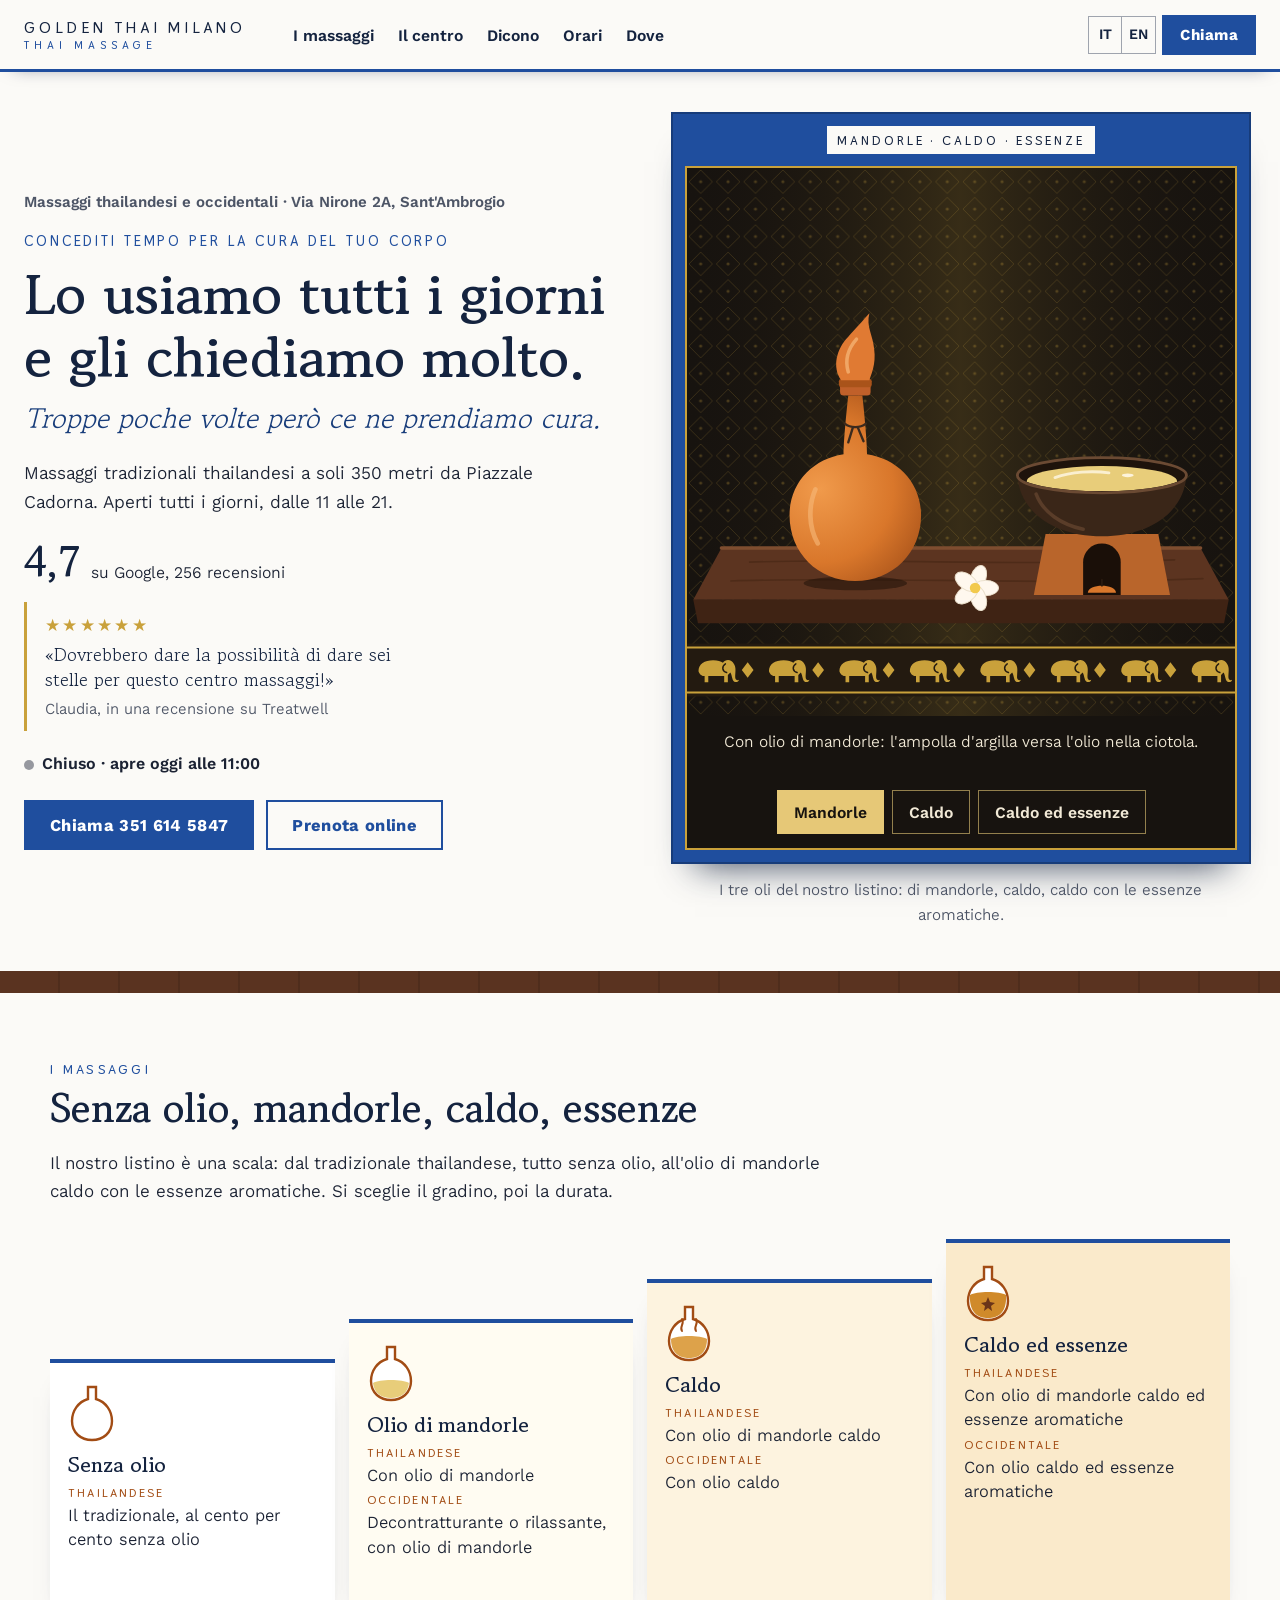
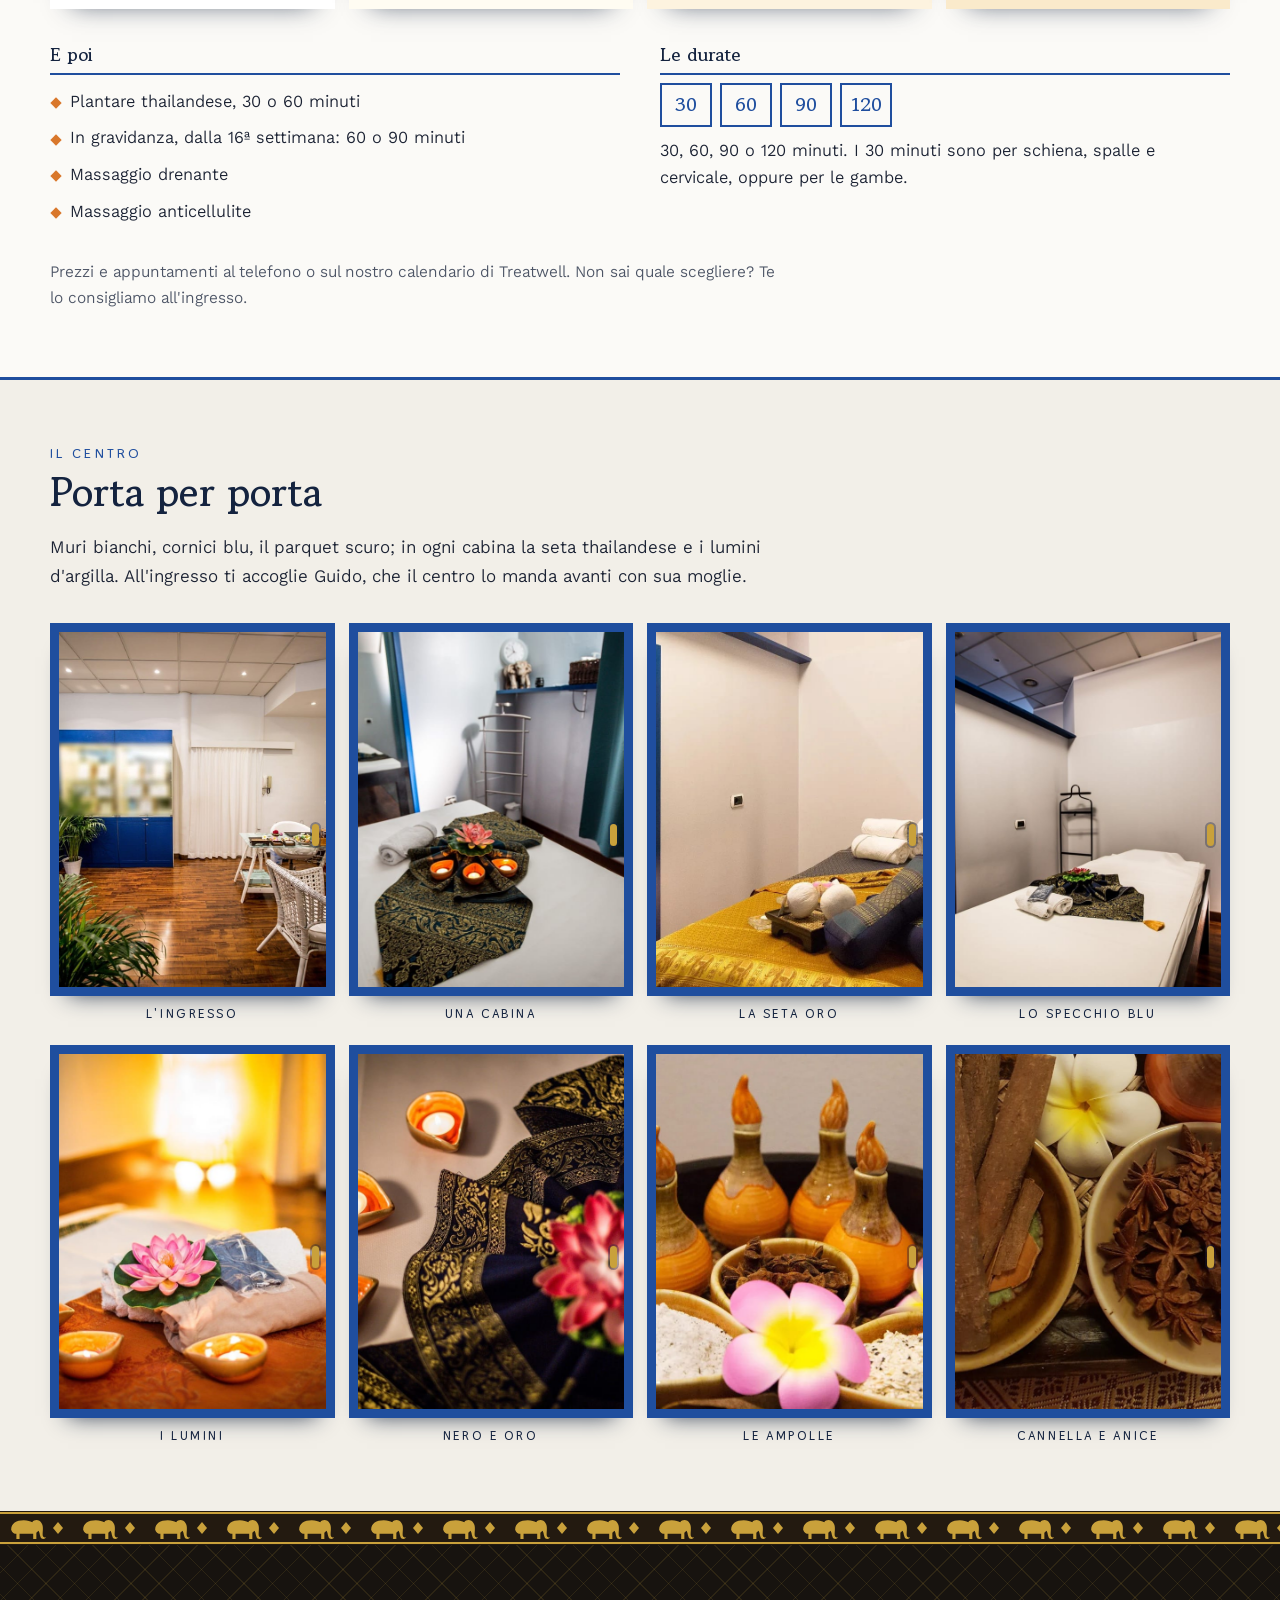
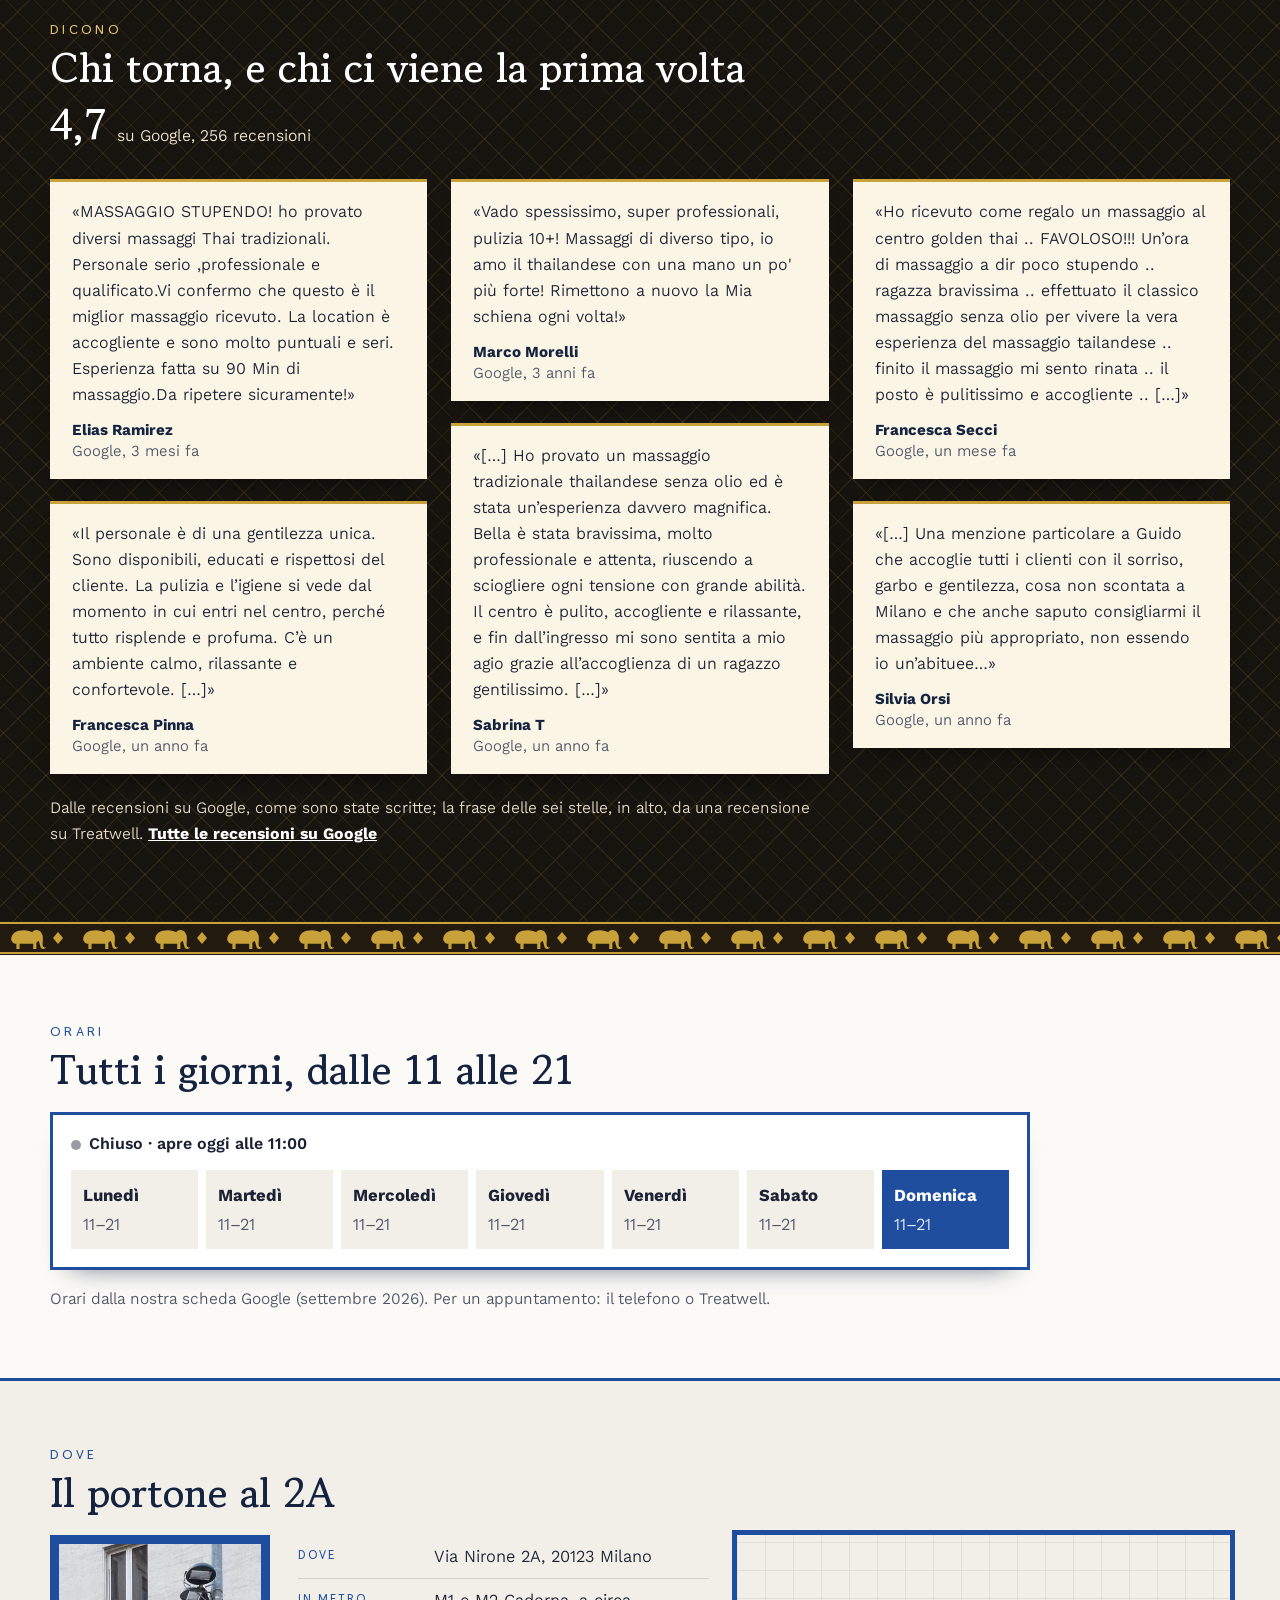
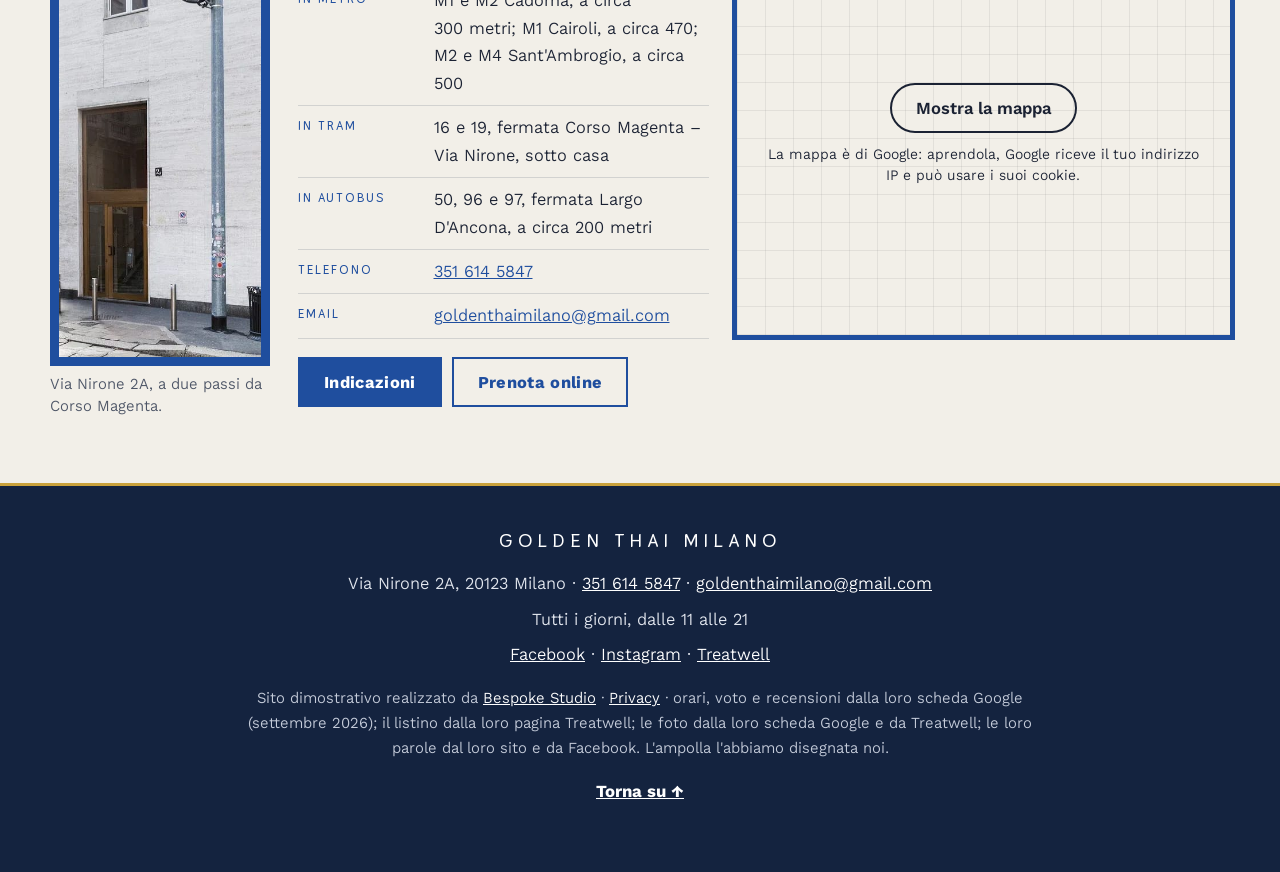
==== commit d6fbe567: "Privacy e pulizia: caratteri sul sito, mappa al clic, informativa, noindex - caratteri copiati nel s" ====
--- a/index.html
+++ b/index.html
@@ -3,6 +3,7 @@
 <head>
 <meta charset="utf-8">
 <meta name="viewport" content="width=device-width, initial-scale=1">
+<meta name="robots" content="noindex">
 <script>(function(){var r=document.documentElement;r.classList.remove('no-js');
 /* la firma: finché main.js non parte c'è l'ampolla chiusa e la ciotola vuota; se il codice non arriva, dopo 2,5 s la ciotola piena */
 try{if(!matchMedia('(prefers-reduced-motion: reduce)').matches){r.classList.add('firma-attesa');window.__attesaOlio=setTimeout(function(){r.classList.remove('firma-attesa')},2500)}}catch(e){}})()</script>
@@ -20,15 +21,56 @@
 <link rel="icon" href="img/favicon.svg" type="image/svg+xml">
 <link rel="icon" href="img/favicon-32.png" sizes="32x32" type="image/png">
 <link rel="apple-touch-icon" href="img/apple-touch-icon.png">
-<link rel="preconnect" href="https://fonts.googleapis.com">
-<link rel="preconnect" href="https://fonts.gstatic.com" crossorigin>
-<link href="https://fonts.googleapis.com/css2?family=Gowun+Batang:wght@400;700&amp;family=Thasadith:wght@700&amp;family=Kantumruy+Pro:wght@400;500;600;700&amp;display=swap" rel="stylesheet">
+<link rel="stylesheet" href="fonts/fonts.css?v=1">
 <link rel="stylesheet" href="css/styles.css?v=1">
 <script src="https://cdn.jsdelivr.net/npm/gsap@3.12.5/dist/gsap.min.js" defer></script>
 <script src="https://cdn.jsdelivr.net/npm/gsap@3.12.5/dist/ScrollTrigger.min.js" defer></script>
 <script src="js/main.js?v=1" defer></script>
 <script type="application/ld+json">
-{"@context":"https://schema.org","@type":"HealthAndBeautyBusiness","name":"Golden Thai Milano","description":"Massaggi thailandesi e occidentali in Via Nirone 2A a Milano, a due passi da Corso Magenta e da Cadorna: tradizionale thailandese senza olio, con olio di mandorle, caldo, con le essenze aromatiche; plantare, in gravidanza, drenante. Tutti i giorni dalle 11 alle 21.","url":"https://rotenzark.github.io/golden-thai-milano/","image":"https://rotenzark.github.io/golden-thai-milano/img/og.jpg","telephone":"+39 351 614 5847","email":"goldenthaimilano@gmail.com","address":{"@type":"PostalAddress","streetAddress":"Via Nirone 2A","postalCode":"20123","addressLocality":"Milano","addressRegion":"MI","addressCountry":"IT"},"geo":{"@type":"GeoCoordinates","latitude":45.4651947,"longitude":9.1779875},"openingHoursSpecification":[{"@type":"OpeningHoursSpecification","dayOfWeek":["Monday","Tuesday","Wednesday","Thursday","Friday","Saturday","Sunday"],"opens":"11:00","closes":"21:00"}],"aggregateRating":{"@type":"AggregateRating","ratingValue":"4.7","reviewCount":"256","bestRating":"5"},"sameAs":["https://www.facebook.com/GoldenThaiMilano","https://www.instagram.com/goldenthaimilano/","https://massaggigoldenthaimilano.mytreatwell.it/"]}
+{
+  "@context": "https://schema.org",
+  "@type": "HealthAndBeautyBusiness",
+  "name": "Golden Thai Milano",
+  "description": "Massaggi thailandesi e occidentali in Via Nirone 2A a Milano, a due passi da Corso Magenta e da Cadorna: tradizionale thailandese senza olio, con olio di mandorle, caldo, con le essenze aromatiche; plantare, in gravidanza, drenante. Tutti i giorni dalle 11 alle 21.",
+  "url": "https://rotenzark.github.io/golden-thai-milano/",
+  "image": "https://rotenzark.github.io/golden-thai-milano/img/og.jpg",
+  "telephone": "+39 351 614 5847",
+  "email": "goldenthaimilano@gmail.com",
+  "address": {
+    "@type": "PostalAddress",
+    "streetAddress": "Via Nirone 2A",
+    "postalCode": "20123",
+    "addressLocality": "Milano",
+    "addressRegion": "MI",
+    "addressCountry": "IT"
+  },
+  "geo": {
+    "@type": "GeoCoordinates",
+    "latitude": 45.4651947,
+    "longitude": 9.1779875
+  },
+  "openingHoursSpecification": [
+    {
+      "@type": "OpeningHoursSpecification",
+      "dayOfWeek": [
+        "Monday",
+        "Tuesday",
+        "Wednesday",
+        "Thursday",
+        "Friday",
+        "Saturday",
+        "Sunday"
+      ],
+      "opens": "11:00",
+      "closes": "21:00"
+    }
+  ],
+  "sameAs": [
+    "https://www.facebook.com/GoldenThaiMilano",
+    "https://www.instagram.com/goldenthaimilano/",
+    "https://massaggigoldenthaimilano.mytreatwell.it/"
+  ]
+}
 </script>
 </head>
 <body>
@@ -82,7 +124,7 @@
         <p class="voto"><b class="voto__n">4,7</b> <span class="voto__su" data-i18n="h.google">su Google, 256 recensioni</span></p>
         <blockquote class="citazione">
           <p class="citazione__stelle" aria-hidden="true">★★★★★★</p>
-          <p class="citazione__testo">«Dovrebbero dare la possibilità di dare sei stelle per questo centro massaggi!»</p>
+          <p lang="it" class="citazione__testo">«Dovrebbero dare la possibilità di dare sei stelle per questo centro massaggi!»</p>
           <footer data-i18n="h.chi">Claudia, in una recensione su Treatwell</footer>
         </blockquote>
       </div>
@@ -226,12 +268,12 @@
     <h2 id="diconoT" class="capitolo__titolo" data-i18n="d.titolo">Chi torna, e chi ci viene la prima volta</h2>
     <p class="voto voto--sezione"><b class="voto__n">4,7</b> <span class="voto__su" data-i18n="d.google">su Google, 256 recensioni</span></p>
     <ul class="recensioni">
-      <li class="recensione reveal"><p class="recensione__testo">«MASSAGGIO STUPENDO! ho provato diversi massaggi Thai tradizionali. Personale serio ,professionale e qualificato.Vi confermo che questo è il miglior massaggio ricevuto. La location è accogliente e sono molto puntuali e seri. Esperienza fatta su 90 Min di massaggio.Da ripetere sicuramente!»</p><p class="recensione__chi"><b>Elias Ramirez</b> <span data-i18n="d.g3m">Google, 3 mesi fa</span></p></li>
-      <li class="recensione reveal"><p class="recensione__testo">«Il personale è di una gentilezza unica. Sono disponibili, educati e rispettosi del cliente. La pulizia e l’igiene si vede dal momento in cui entri nel centro, perché tutto risplende e profuma. C’è un ambiente calmo, rilassante e confortevole. […]»</p><p class="recensione__chi"><b>Francesca Pinna</b> <span data-i18n="d.g1a">Google, un anno fa</span></p></li>
-      <li class="recensione reveal"><p class="recensione__testo">«Vado spessissimo, super professionali, pulizia 10+! Massaggi di diverso tipo, io amo il thailandese con una mano un po' più forte! Rimettono a nuovo la Mia schiena ogni volta!»</p><p class="recensione__chi"><b>Marco Morelli</b> <span data-i18n="d.g3a">Google, 3 anni fa</span></p></li>
-      <li class="recensione reveal"><p class="recensione__testo">«[…] Ho provato un massaggio tradizionale thailandese senza olio ed è stata un’esperienza davvero magnifica. Bella è stata bravissima, molto professionale e attenta, riuscendo a sciogliere ogni tensione con grande abilità. Il centro è pulito, accogliente e rilassante, e fin dall’ingresso mi sono sentita a mio agio grazie all’accoglienza di un ragazzo gentilissimo. […]»</p><p class="recensione__chi"><b>Sabrina T</b> <span data-i18n="d.g1a">Google, un anno fa</span></p></li>
-      <li class="recensione reveal"><p class="recensione__testo">«Ho ricevuto come regalo un massaggio al centro golden thai .. FAVOLOSO!!! Un’ora di massaggio a dir poco stupendo .. ragazza bravissima .. effettuato il classico massaggio senza olio per vivere la vera esperienza del massaggio tailandese .. finito il massaggio mi sento rinata .. il posto è pulitissimo e accogliente .. […]»</p><p class="recensione__chi"><b>Francesca Secci</b> <span data-i18n="d.g1m">Google, un mese fa</span></p></li>
-      <li class="recensione reveal"><p class="recensione__testo">«[…] Una menzione particolare a Guido che accoglie tutti i clienti con il sorriso, garbo e gentilezza, cosa non scontata a Milano e che anche saputo consigliarmi il massaggio più appropriato, non essendo io un’abituee…»</p><p class="recensione__chi"><b>Silvia Orsi</b> <span data-i18n="d.g1a">Google, un anno fa</span></p></li>
+      <li class="recensione reveal"><p lang="it" class="recensione__testo">«MASSAGGIO STUPENDO! ho provato diversi massaggi Thai tradizionali. Personale serio ,professionale e qualificato.Vi confermo che questo è il miglior massaggio ricevuto. La location è accogliente e sono molto puntuali e seri. Esperienza fatta su 90 Min di massaggio.Da ripetere sicuramente!»</p><p class="recensione__chi"><b>Elias Ramirez</b> <span data-i18n="d.g3m">Google, 3 mesi fa</span></p></li>
+      <li class="recensione reveal"><p lang="it" class="recensione__testo">«Il personale è di una gentilezza unica. Sono disponibili, educati e rispettosi del cliente. La pulizia e l’igiene si vede dal momento in cui entri nel centro, perché tutto risplende e profuma. C’è un ambiente calmo, rilassante e confortevole. […]»</p><p class="recensione__chi"><b>Francesca Pinna</b> <span data-i18n="d.g1a">Google, un anno fa</span></p></li>
+      <li class="recensione reveal"><p lang="it" class="recensione__testo">«Vado spessissimo, super professionali, pulizia 10+! Massaggi di diverso tipo, io amo il thailandese con una mano un po' più forte! Rimettono a nuovo la Mia schiena ogni volta!»</p><p class="recensione__chi"><b>Marco Morelli</b> <span data-i18n="d.g3a">Google, 3 anni fa</span></p></li>
+      <li class="recensione reveal"><p lang="it" class="recensione__testo">«[…] Ho provato un massaggio tradizionale thailandese senza olio ed è stata un’esperienza davvero magnifica. Bella è stata bravissima, molto professionale e attenta, riuscendo a sciogliere ogni tensione con grande abilità. Il centro è pulito, accogliente e rilassante, e fin dall’ingresso mi sono sentita a mio agio grazie all’accoglienza di un ragazzo gentilissimo. […]»</p><p class="recensione__chi"><b>Sabrina T</b> <span data-i18n="d.g1a">Google, un anno fa</span></p></li>
+      <li class="recensione reveal"><p lang="it" class="recensione__testo">«Ho ricevuto come regalo un massaggio al centro golden thai .. FAVOLOSO!!! Un’ora di massaggio a dir poco stupendo .. ragazza bravissima .. effettuato il classico massaggio senza olio per vivere la vera esperienza del massaggio tailandese .. finito il massaggio mi sento rinata .. il posto è pulitissimo e accogliente .. […]»</p><p class="recensione__chi"><b>Francesca Secci</b> <span data-i18n="d.g1m">Google, un mese fa</span></p></li>
+      <li class="recensione reveal"><p lang="it" class="recensione__testo">«[…] Una menzione particolare a Guido che accoglie tutti i clienti con il sorriso, garbo e gentilezza, cosa non scontata a Milano e che anche saputo consigliarmi il massaggio più appropriato, non essendo io un’abituee…»</p><p class="recensione__chi"><b>Silvia Orsi</b> <span data-i18n="d.g1a">Google, un anno fa</span></p></li>
     </ul>
     <p class="dicono__nota"><span data-i18n="d.nota">Dalle recensioni su Google, come sono state scritte; la frase delle sei stelle, in alto, da una recensione su Treatwell.</span> <a href="https://www.google.com/maps/search/?api=1&amp;query=Golden+Thai+Milano%2C+Via+Nirone+2A%2C+20123+Milano" target="_blank" rel="noopener" data-i18n="d.tutte">Tutte le recensioni su Google</a></p>
     <div class="fregio fregio--sotto" aria-hidden="true"></div>
@@ -274,7 +316,7 @@
         <p class="dove__azioni"><a class="bottone bottone--pieno" href="https://www.google.com/maps/dir/?api=1&amp;destination=Golden+Thai+Milano%2C+Via+Nirone+2A%2C+20123+Milano" target="_blank" rel="noopener" data-i18n="t.indicazioni">Indicazioni</a> <a class="bottone bottone--vuoto" href="https://massaggigoldenthaimilano.mytreatwell.it/" target="_blank" rel="noopener" data-i18n="t.prenota2">Prenota online</a></p>
       </div>
       <div class="cartina reveal">
-        <iframe title="Mappa: Golden Thai Milano, Via Nirone 2A, Milano" data-i18n-title="w.mappa" src="https://maps.google.com/maps?q=Golden%20Thai%20Milano%2C%20Via%20Nirone%202A%2C%2020123%20Milano&amp;z=16&amp;output=embed" width="600" height="400" loading="lazy" referrerpolicy="no-referrer-when-downgrade"></iframe>
+        <div class="mappa-clic" data-mappa-clic style="--mappa-h: 400px"><template><iframe title="Mappa: Golden Thai Milano, Via Nirone 2A, Milano" data-i18n-title="w.mappa" src="https://maps.google.com/maps?q=Golden%20Thai%20Milano%2C%20Via%20Nirone%202A%2C%2020123%20Milano&amp;z=16&amp;output=embed" width="600" height="400" loading="lazy" referrerpolicy="no-referrer-when-downgrade"></iframe></template><div class="mappa-clic__velo"><a class="mappa-clic__btn" href="https://www.google.com/maps/search/?api=1&amp;query=Golden+Thai+Milano%2C+Via+Nirone+2A%2C+20123+Milano" target="_blank" rel="noopener">Mostra la mappa</a><p class="mappa-clic__nota">La mappa è di Google: aprendola, Google riceve il tuo indirizzo IP e può usare i suoi cookie.</p></div></div>
       </div>
     </div>
   </section>
@@ -287,7 +329,7 @@
     <p class="piede__dove">Via Nirone 2A, 20123 Milano · <a href="tel:+393516145847" class="intero">351 614 5847</a> · <a href="mailto:goldenthaimilano@gmail.com">goldenthaimilano@gmail.com</a></p>
     <p class="piede__orario" data-i18n="f2.orario">Tutti i giorni, dalle 11 alle 21</p>
     <p class="piede__social"><a href="https://www.facebook.com/GoldenThaiMilano" target="_blank" rel="noopener">Facebook</a> · <a href="https://www.instagram.com/goldenthaimilano/" target="_blank" rel="noopener">Instagram</a> · <a href="https://massaggigoldenthaimilano.mytreatwell.it/" target="_blank" rel="noopener">Treatwell</a></p>
-    <p class="piede__cred" data-i18n="f2.cred">Sito dimostrativo realizzato da <a href="https://bespokestud.io" rel="noopener">Bespoke Studio</a> · orari, voto e recensioni dalla loro scheda Google (settembre 2026); il listino dalla loro pagina Treatwell; le foto dalla loro scheda Google e da Treatwell; le loro parole dal loro sito e da Facebook. L'ampolla l'abbiamo disegnata noi.</p>
+    <p class="piede__cred" data-i18n="f2.cred">Sito dimostrativo realizzato da <a href="https://bespokestud.io" rel="noopener">Bespoke Studio</a> · <a href="privacy.html">Privacy</a> · orari, voto e recensioni dalla loro scheda Google (settembre 2026); il listino dalla loro pagina Treatwell; le foto dalla loro scheda Google e da Treatwell; le loro parole dal loro sito e da Facebook. L'ampolla l'abbiamo disegnata noi.</p>
     <p><a class="piede__su" href="#inizio" data-i18n="f2.su">Torna su ↑</a></p>
   </div>
 </footer>
@@ -302,5 +344,6 @@
   <img id="lightboxImg" src="" alt="">
 </div>
 
+<script src="js/mappa-clic.js?v=1" defer></script>
 </body>
 </html>
--- a/fonts/fonts.css
+++ b/fonts/fonts.css
@@ -0,0 +1,1671 @@
+/* Caratteri ospitati sul sito: nessuna richiesta a Google Fonts o Fontshare (giro privacy 1/10/2026). Licenze in LICENSE.txt. */
+@font-face {
+  font-family: 'Gowun Batang';
+  font-style: normal;
+  font-weight: 400;
+  font-display: swap;
+  src: url(gowunbatang-v12-ijwSs5nhRMIjYsdSgcMa3wRhWdnoyO9eQVvLv7TGp0JLNitJCzbi.0.woff2) format('woff2');
+  unicode-range: U+f9ca-fa0b, U+ff03-ff05, U+ff07, U+ff0a-ff0b, U+ff0d-ff19, U+ff1b, U+ff1d, U+ff20-ff5b, U+ff5d, U+ffe0-ffe3, U+ffe5-ffe6;
+}
+@font-face {
+  font-family: 'Gowun Batang';
+  font-style: normal;
+  font-weight: 400;
+  font-display: swap;
+  src: url(gowunbatang-v12-ijwSs5nhRMIjYsdSgcMa3wRhWdnoyO9eQVvLv7TGp0JLNitJCzbi.2.woff2) format('woff2');
+  unicode-range: U+d723-d728, U+d72a-d733, U+d735-d748, U+d74a-d74f, U+d752-d753, U+d755-d757, U+d75a-d75f, U+d762-d764, U+d766-d768, U+d76a-d76b, U+d76d-d76f, U+d771-d787, U+d789-d78b, U+d78d-d78f, U+d791-d797, U+d79a, U+d79c, U+d79e-d7a3, U+f900-f909, U+f90b-f92e;
+}
+@font-face {
+  font-family: 'Gowun Batang';
+  font-style: normal;
+  font-weight: 400;
+  font-display: swap;
+  src: url(gowunbatang-v12-ijwSs5nhRMIjYsdSgcMa3wRhWdnoyO9eQVvLv7TGp0JLNitJCzbi.3.woff2) format('woff2');
+  unicode-range: U+d679-d68b, U+d68e-d69e, U+d6a0, U+d6a2-d6a7, U+d6a9-d6c3, U+d6c6-d6c7, U+d6c9-d6cb, U+d6cd-d6d3, U+d6d5-d6d6, U+d6d8-d6e3, U+d6e5-d6e7, U+d6e9-d6fb, U+d6fd-d717, U+d719-d71f, U+d721-d722;
+}
+@font-face {
+  font-family: 'Gowun Batang';
+  font-style: normal;
+  font-weight: 400;
+  font-display: swap;
+  src: url(gowunbatang-v12-ijwSs5nhRMIjYsdSgcMa3wRhWdnoyO9eQVvLv7TGp0JLNitJCzbi.4.woff2) format('woff2');
+  unicode-range: U+d5bc-d5c7, U+d5ca-d5cb, U+d5cd-d5cf, U+d5d1-d5d7, U+d5d9-d5da, U+d5dc, U+d5de-d5e3, U+d5e6-d5e7, U+d5e9-d5eb, U+d5ed-d5f6, U+d5f8, U+d5fa-d5ff, U+d602-d603, U+d605-d607, U+d609-d60f, U+d612-d613, U+d616-d61b, U+d61d-d637, U+d63a-d63b, U+d63d-d63f, U+d641-d647, U+d64a-d64c, U+d64e-d653, U+d656-d657, U+d659-d65b, U+d65d-d666, U+d668, U+d66a-d678;
+}
+@font-face {
+  font-family: 'Gowun Batang';
+  font-style: normal;
+  font-weight: 400;
+  font-display: swap;
+  src: url(gowunbatang-v12-ijwSs5nhRMIjYsdSgcMa3wRhWdnoyO9eQVvLv7TGp0JLNitJCzbi.5.woff2) format('woff2');
+  unicode-range: U+d507, U+d509-d50b, U+d50d-d513, U+d515-d53b, U+d53e-d53f, U+d541-d543, U+d545-d54c, U+d54e, U+d550, U+d552-d557, U+d55a-d55b, U+d55d-d55f, U+d561-d564, U+d566-d567, U+d56a, U+d56c, U+d56e-d573, U+d576-d577, U+d579-d583, U+d585-d586, U+d58a-d5a4, U+d5a6-d5bb;
+}
+@font-face {
+  font-family: 'Gowun Batang';
+  font-style: normal;
+  font-weight: 400;
+  font-display: swap;
+  src: url(gowunbatang-v12-ijwSs5nhRMIjYsdSgcMa3wRhWdnoyO9eQVvLv7TGp0JLNitJCzbi.6.woff2) format('woff2');
+  unicode-range: U+d464-d477, U+d47a-d47b, U+d47d-d47f, U+d481-d487, U+d489-d48a, U+d48c, U+d48e-d4e7, U+d4e9-d503, U+d505-d506;
+}
+@font-face {
+  font-family: 'Gowun Batang';
+  font-style: normal;
+  font-weight: 400;
+  font-display: swap;
+  src: url(gowunbatang-v12-ijwSs5nhRMIjYsdSgcMa3wRhWdnoyO9eQVvLv7TGp0JLNitJCzbi.7.woff2) format('woff2');
+  unicode-range: U+d3bf-d3c7, U+d3ca-d3cf, U+d3d1-d3eb, U+d3ee-d3ef, U+d3f1-d3f3, U+d3f5-d3fb, U+d3fd-d400, U+d402-d45b, U+d45d-d463;
+}
+@font-face {
+  font-family: 'Gowun Batang';
+  font-style: normal;
+  font-weight: 400;
+  font-display: swap;
+  src: url(gowunbatang-v12-ijwSs5nhRMIjYsdSgcMa3wRhWdnoyO9eQVvLv7TGp0JLNitJCzbi.8.woff2) format('woff2');
+  unicode-range: U+d2ff, U+d302-d304, U+d306-d30b, U+d30f, U+d311-d313, U+d315-d31b, U+d31e, U+d322-d324, U+d326-d327, U+d32a-d32b, U+d32d-d32f, U+d331-d337, U+d339-d33c, U+d33e-d37b, U+d37e-d37f, U+d381-d383, U+d385-d38b, U+d38e-d390, U+d392-d397, U+d39a-d39b, U+d39d-d39f, U+d3a1-d3a7, U+d3a9-d3aa, U+d3ac, U+d3ae-d3b3, U+d3b5-d3b7, U+d3b9-d3bb, U+d3bd-d3be;
+}
+@font-face {
+  font-family: 'Gowun Batang';
+  font-style: normal;
+  font-weight: 400;
+  font-display: swap;
+  src: url(gowunbatang-v12-ijwSs5nhRMIjYsdSgcMa3wRhWdnoyO9eQVvLv7TGp0JLNitJCzbi.9.woff2) format('woff2');
+  unicode-range: U+d257-d27f, U+d281-d29b, U+d29d-d29f, U+d2a1-d2ab, U+d2ad-d2b7, U+d2ba-d2bb, U+d2bd-d2bf, U+d2c1-d2c7, U+d2c9-d2ef, U+d2f2-d2f3, U+d2f5-d2f7, U+d2f9-d2fe;
+}
+@font-face {
+  font-family: 'Gowun Batang';
+  font-style: normal;
+  font-weight: 400;
+  font-display: swap;
+  src: url(gowunbatang-v12-ijwSs5nhRMIjYsdSgcMa3wRhWdnoyO9eQVvLv7TGp0JLNitJCzbi.10.woff2) format('woff2');
+  unicode-range: U+d1b4, U+d1b6-d1f3, U+d1f5-d22b, U+d22e-d22f, U+d231-d233, U+d235-d23b, U+d23d-d240, U+d242-d256;
+}
+@font-face {
+  font-family: 'Gowun Batang';
+  font-style: normal;
+  font-weight: 400;
+  font-display: swap;
+  src: url(gowunbatang-v12-ijwSs5nhRMIjYsdSgcMa3wRhWdnoyO9eQVvLv7TGp0JLNitJCzbi.11.woff2) format('woff2');
+  unicode-range: U+d105-d12f, U+d132-d133, U+d135-d137, U+d139-d13f, U+d141-d142, U+d144, U+d146-d14b, U+d14e-d14f, U+d151-d153, U+d155-d15b, U+d15e-d187, U+d189-d19f, U+d1a2-d1a3, U+d1a5-d1a7, U+d1a9-d1af, U+d1b2-d1b3;
+}
+@font-face {
+  font-family: 'Gowun Batang';
+  font-style: normal;
+  font-weight: 400;
+  font-display: swap;
+  src: url(gowunbatang-v12-ijwSs5nhRMIjYsdSgcMa3wRhWdnoyO9eQVvLv7TGp0JLNitJCzbi.12.woff2) format('woff2');
+  unicode-range: U+d04b-d04f, U+d051-d057, U+d059-d06b, U+d06d-d06f, U+d071-d073, U+d075-d07b, U+d07e-d0a3, U+d0a6-d0a7, U+d0a9-d0ab, U+d0ad-d0b3, U+d0b6, U+d0b8, U+d0ba-d0bf, U+d0c2-d0c3, U+d0c5-d0c7, U+d0c9-d0cf, U+d0d2, U+d0d6-d0db, U+d0de-d0df, U+d0e1-d0e3, U+d0e5-d0eb, U+d0ee-d0f0, U+d0f2-d104;
+}
+@font-face {
+  font-family: 'Gowun Batang';
+  font-style: normal;
+  font-weight: 400;
+  font-display: swap;
+  src: url(gowunbatang-v12-ijwSs5nhRMIjYsdSgcMa3wRhWdnoyO9eQVvLv7TGp0JLNitJCzbi.13.woff2) format('woff2');
+  unicode-range: U+cfa2-cfc3, U+cfc5-cfdf, U+cfe2-cfe3, U+cfe5-cfe7, U+cfe9-cff4, U+cff6-cffb, U+cffd-cfff, U+d001-d003, U+d005-d017, U+d019-d033, U+d036-d037, U+d039-d03b, U+d03d-d04a;
+}
+@font-face {
+  font-family: 'Gowun Batang';
+  font-style: normal;
+  font-weight: 400;
+  font-display: swap;
+  src: url(gowunbatang-v12-ijwSs5nhRMIjYsdSgcMa3wRhWdnoyO9eQVvLv7TGp0JLNitJCzbi.14.woff2) format('woff2');
+  unicode-range: U+cef0-cef3, U+cef6, U+cef9-ceff, U+cf01-cf03, U+cf05-cf07, U+cf09-cf0f, U+cf11-cf12, U+cf14-cf1b, U+cf1d-cf1f, U+cf21-cf2f, U+cf31-cf53, U+cf56-cf57, U+cf59-cf5b, U+cf5d-cf63, U+cf66, U+cf68, U+cf6a-cf6f, U+cf71-cf84, U+cf86-cf8b, U+cf8d-cfa1;
+}
+@font-face {
+  font-family: 'Gowun Batang';
+  font-style: normal;
+  font-weight: 400;
+  font-display: swap;
+  src: url(gowunbatang-v12-ijwSs5nhRMIjYsdSgcMa3wRhWdnoyO9eQVvLv7TGp0JLNitJCzbi.15.woff2) format('woff2');
+  unicode-range: U+ce3c-ce57, U+ce5a-ce5b, U+ce5d-ce5f, U+ce61-ce67, U+ce6a, U+ce6c, U+ce6e-ce73, U+ce76-ce77, U+ce79-ce7b, U+ce7d-ce83, U+ce85-ce88, U+ce8a-ce8f, U+ce91-ce93, U+ce95-ce97, U+ce99-ce9f, U+cea2, U+cea4-ceab, U+cead-cee3, U+cee6-cee7, U+cee9-ceeb, U+ceed-ceef;
+}
+@font-face {
+  font-family: 'Gowun Batang';
+  font-style: normal;
+  font-weight: 400;
+  font-display: swap;
+  src: url(gowunbatang-v12-ijwSs5nhRMIjYsdSgcMa3wRhWdnoyO9eQVvLv7TGp0JLNitJCzbi.16.woff2) format('woff2');
+  unicode-range: U+cd92-cd93, U+cd96-cd97, U+cd99-cd9b, U+cd9d-cda3, U+cda6-cda8, U+cdaa-cdaf, U+cdb1-cdc3, U+cdc5-cdcb, U+cdcd-cde7, U+cde9-ce03, U+ce05-ce1f, U+ce22-ce34, U+ce36-ce3b;
+}
+@font-face {
+  font-family: 'Gowun Batang';
+  font-style: normal;
+  font-weight: 400;
+  font-display: swap;
+  src: url(gowunbatang-v12-ijwSs5nhRMIjYsdSgcMa3wRhWdnoyO9eQVvLv7TGp0JLNitJCzbi.17.woff2) format('woff2');
+  unicode-range: U+ccef-cd07, U+cd0a-cd0b, U+cd0d-cd1a, U+cd1c, U+cd1e-cd2b, U+cd2d-cd5b, U+cd5d-cd77, U+cd79-cd91;
+}
+@font-face {
+  font-family: 'Gowun Batang';
+  font-style: normal;
+  font-weight: 400;
+  font-display: swap;
+  src: url(gowunbatang-v12-ijwSs5nhRMIjYsdSgcMa3wRhWdnoyO9eQVvLv7TGp0JLNitJCzbi.18.woff2) format('woff2');
+  unicode-range: U+cc3f-cc43, U+cc46-cc47, U+cc49-cc4b, U+cc4d-cc53, U+cc55-cc58, U+cc5a-cc5f, U+cc61-cc97, U+cc9a-cc9b, U+cc9d-cc9f, U+cca1-cca7, U+ccaa, U+ccac, U+ccae-ccb3, U+ccb6-ccb7, U+ccb9-ccbb, U+ccbd-cccf, U+ccd1-cce3, U+cce5-ccee;
+}
+@font-face {
+  font-family: 'Gowun Batang';
+  font-style: normal;
+  font-weight: 400;
+  font-display: swap;
+  src: url(gowunbatang-v12-ijwSs5nhRMIjYsdSgcMa3wRhWdnoyO9eQVvLv7TGp0JLNitJCzbi.19.woff2) format('woff2');
+  unicode-range: U+cb91-cbd3, U+cbd5-cbe3, U+cbe5-cc0b, U+cc0e-cc0f, U+cc11-cc13, U+cc15-cc1b, U+cc1d-cc20, U+cc23-cc27, U+cc2a-cc2b, U+cc2d, U+cc2f, U+cc31-cc37, U+cc3a, U+cc3c;
+}
+@font-face {
+  font-family: 'Gowun Batang';
+  font-style: normal;
+  font-weight: 400;
+  font-display: swap;
+  src: url(gowunbatang-v12-ijwSs5nhRMIjYsdSgcMa3wRhWdnoyO9eQVvLv7TGp0JLNitJCzbi.20.woff2) format('woff2');
+  unicode-range: U+caf4-cb47, U+cb4a-cb90;
+}
+@font-face {
+  font-family: 'Gowun Batang';
+  font-style: normal;
+  font-weight: 400;
+  font-display: swap;
+  src: url(gowunbatang-v12-ijwSs5nhRMIjYsdSgcMa3wRhWdnoyO9eQVvLv7TGp0JLNitJCzbi.21.woff2) format('woff2');
+  unicode-range: U+ca4a-ca4b, U+ca4e-ca4f, U+ca51-ca53, U+ca55-ca5b, U+ca5d-ca60, U+ca62-ca83, U+ca85-cabb, U+cabe-cabf, U+cac1-cac3, U+cac5-cacb, U+cacd-cad0, U+cad2, U+cad4-cad8, U+cada-caf3;
+}
+@font-face {
+  font-family: 'Gowun Batang';
+  font-style: normal;
+  font-weight: 400;
+  font-display: swap;
+  src: url(gowunbatang-v12-ijwSs5nhRMIjYsdSgcMa3wRhWdnoyO9eQVvLv7TGp0JLNitJCzbi.22.woff2) format('woff2');
+  unicode-range: U+c996-c997, U+c99a-c99c, U+c99e-c9bf, U+c9c2-c9c3, U+c9c5-c9c7, U+c9c9-c9cf, U+c9d2, U+c9d4, U+c9d7-c9d8, U+c9db, U+c9de-c9df, U+c9e1-c9e3, U+c9e5-c9e6, U+c9e8-c9eb, U+c9ee-c9f0, U+c9f2-c9f7, U+c9f9-ca0b, U+ca0d-ca28, U+ca2a-ca49;
+}
+@font-face {
+  font-family: 'Gowun Batang';
+  font-style: normal;
+  font-weight: 400;
+  font-display: swap;
+  src: url(gowunbatang-v12-ijwSs5nhRMIjYsdSgcMa3wRhWdnoyO9eQVvLv7TGp0JLNitJCzbi.23.woff2) format('woff2');
+  unicode-range: U+c8e9-c8f4, U+c8f6-c8fb, U+c8fe-c8ff, U+c901-c903, U+c905-c90b, U+c90e-c910, U+c912-c917, U+c919-c92b, U+c92d-c94f, U+c951-c953, U+c955-c96b, U+c96d-c973, U+c975-c987, U+c98a-c98b, U+c98d-c98f, U+c991-c995;
+}
+@font-face {
+  font-family: 'Gowun Batang';
+  font-style: normal;
+  font-weight: 400;
+  font-display: swap;
+  src: url(gowunbatang-v12-ijwSs5nhRMIjYsdSgcMa3wRhWdnoyO9eQVvLv7TGp0JLNitJCzbi.24.woff2) format('woff2');
+  unicode-range: U+c841-c84b, U+c84d-c86f, U+c872-c873, U+c875-c877, U+c879-c87f, U+c882-c884, U+c887-c88a, U+c88d-c8c3, U+c8c5-c8df, U+c8e1-c8e8;
+}
+@font-face {
+  font-family: 'Gowun Batang';
+  font-style: normal;
+  font-weight: 400;
+  font-display: swap;
+  src: url(gowunbatang-v12-ijwSs5nhRMIjYsdSgcMa3wRhWdnoyO9eQVvLv7TGp0JLNitJCzbi.25.woff2) format('woff2');
+  unicode-range: U+c779-c77b, U+c77e-c782, U+c786, U+c78b, U+c78d, U+c78f, U+c792-c793, U+c795, U+c797, U+c799-c79f, U+c7a2, U+c7a7-c7ab, U+c7ae-c7bb, U+c7bd-c7c0, U+c7c2-c7c7, U+c7c9-c7dc, U+c7de-c7ff, U+c802-c803, U+c805-c807, U+c809, U+c80b-c80f, U+c812, U+c814, U+c817-c81b, U+c81e-c81f, U+c821-c823, U+c825-c82e, U+c830-c837, U+c839-c83b, U+c83d-c840;
+}
+@font-face {
+  font-family: 'Gowun Batang';
+  font-style: normal;
+  font-weight: 400;
+  font-display: swap;
+  src: url(gowunbatang-v12-ijwSs5nhRMIjYsdSgcMa3wRhWdnoyO9eQVvLv7TGp0JLNitJCzbi.26.woff2) format('woff2');
+  unicode-range: U+c6bb-c6bf, U+c6c2, U+c6c4, U+c6c6-c6cb, U+c6ce-c6cf, U+c6d1-c6d3, U+c6d5-c6db, U+c6dd-c6df, U+c6e1-c6e7, U+c6e9-c6eb, U+c6ed-c6ef, U+c6f1-c6f8, U+c6fa-c703, U+c705-c707, U+c709-c70b, U+c70d-c716, U+c718, U+c71a-c71f, U+c722-c723, U+c725-c727, U+c729-c734, U+c736-c73b, U+c73e-c73f, U+c741-c743, U+c745-c74b, U+c74e-c750, U+c752-c757, U+c759-c773, U+c776-c777;
+}
+@font-face {
+  font-family: 'Gowun Batang';
+  font-style: normal;
+  font-weight: 400;
+  font-display: swap;
+  src: url(gowunbatang-v12-ijwSs5nhRMIjYsdSgcMa3wRhWdnoyO9eQVvLv7TGp0JLNitJCzbi.27.woff2) format('woff2');
+  unicode-range: U+c5f5-c5fb, U+c5fe, U+c602-c605, U+c607, U+c609-c60f, U+c611-c61a, U+c61c-c623, U+c626-c627, U+c629-c62b, U+c62d, U+c62f-c632, U+c636, U+c638, U+c63a-c63f, U+c642-c643, U+c645-c647, U+c649-c652, U+c656-c65b, U+c65d-c65f, U+c661-c663, U+c665-c677, U+c679-c67b, U+c67d-c693, U+c696-c697, U+c699-c69b, U+c69d-c6a3, U+c6a6, U+c6a8, U+c6aa-c6af, U+c6b2-c6b3, U+c6b5-c6b7, U+c6b9-c6ba;
+}
+@font-face {
+  font-family: 'Gowun Batang';
+  font-style: normal;
+  font-weight: 400;
+  font-display: swap;
+  src: url(gowunbatang-v12-ijwSs5nhRMIjYsdSgcMa3wRhWdnoyO9eQVvLv7TGp0JLNitJCzbi.28.woff2) format('woff2');
+  unicode-range: U+c517-c527, U+c52a-c52b, U+c52d-c52f, U+c531-c538, U+c53a, U+c53c, U+c53e-c543, U+c546-c547, U+c54b, U+c54d-c552, U+c556, U+c55a-c55b, U+c55d, U+c55f, U+c562-c563, U+c565-c567, U+c569-c56f, U+c572, U+c574, U+c576-c57b, U+c57e-c57f, U+c581-c583, U+c585-c586, U+c588-c58b, U+c58e, U+c590, U+c592-c596, U+c599-c5b3, U+c5b6-c5b7, U+c5ba, U+c5be-c5c3, U+c5ca-c5cb, U+c5cd, U+c5cf, U+c5d2-c5d3, U+c5d5-c5d7, U+c5d9-c5df, U+c5e1-c5e2, U+c5e4, U+c5e6-c5eb, U+c5ef, U+c5f1-c5f3;
+}
+@font-face {
+  font-family: 'Gowun Batang';
+  font-style: normal;
+  font-weight: 400;
+  font-display: swap;
+  src: url(gowunbatang-v12-ijwSs5nhRMIjYsdSgcMa3wRhWdnoyO9eQVvLv7TGp0JLNitJCzbi.29.woff2) format('woff2');
+  unicode-range: U+c475-c4ef, U+c4f2-c4f3, U+c4f5-c4f7, U+c4f9-c4ff, U+c502-c50b, U+c50d-c516;
+}
+@font-face {
+  font-family: 'Gowun Batang';
+  font-style: normal;
+  font-weight: 400;
+  font-display: swap;
+  src: url(gowunbatang-v12-ijwSs5nhRMIjYsdSgcMa3wRhWdnoyO9eQVvLv7TGp0JLNitJCzbi.30.woff2) format('woff2');
+  unicode-range: U+c3d0-c3d7, U+c3da-c3db, U+c3dd-c3de, U+c3e1-c3ec, U+c3ee-c3f3, U+c3f5-c42b, U+c42d-c463, U+c466-c474;
+}
+@font-face {
+  font-family: 'Gowun Batang';
+  font-style: normal;
+  font-weight: 400;
+  font-display: swap;
+  src: url(gowunbatang-v12-ijwSs5nhRMIjYsdSgcMa3wRhWdnoyO9eQVvLv7TGp0JLNitJCzbi.31.woff2) format('woff2');
+  unicode-range: U+c32b-c367, U+c36a-c36b, U+c36d-c36f, U+c371-c377, U+c37a-c37b, U+c37e-c383, U+c385-c387, U+c389-c3cf;
+}
+@font-face {
+  font-family: 'Gowun Batang';
+  font-style: normal;
+  font-weight: 400;
+  font-display: swap;
+  src: url(gowunbatang-v12-ijwSs5nhRMIjYsdSgcMa3wRhWdnoyO9eQVvLv7TGp0JLNitJCzbi.32.woff2) format('woff2');
+  unicode-range: U+c26a-c26b, U+c26d-c26f, U+c271-c273, U+c275-c27b, U+c27e-c287, U+c289-c28f, U+c291-c297, U+c299-c29a, U+c29c-c2a3, U+c2a5-c2a7, U+c2a9-c2ab, U+c2ad-c2b3, U+c2b6, U+c2b8, U+c2ba-c2bb, U+c2bd-c2db, U+c2de-c2df, U+c2e1-c2e2, U+c2e5-c2ea, U+c2ee, U+c2f0, U+c2f2-c2f5, U+c2f7, U+c2fa-c2fb, U+c2fd-c2ff, U+c301-c307, U+c309-c30c, U+c30e-c312, U+c315-c323, U+c325-c328, U+c32a;
+}
+@font-face {
+  font-family: 'Gowun Batang';
+  font-style: normal;
+  font-weight: 400;
+  font-display: swap;
+  src: url(gowunbatang-v12-ijwSs5nhRMIjYsdSgcMa3wRhWdnoyO9eQVvLv7TGp0JLNitJCzbi.33.woff2) format('woff2');
+  unicode-range: U+c1bc-c1c3, U+c1c5-c1df, U+c1e1-c1fb, U+c1fd-c203, U+c205-c20c, U+c20e, U+c210-c217, U+c21a-c21b, U+c21d-c21e, U+c221-c227, U+c229-c22a, U+c22c, U+c22e, U+c230, U+c233-c24f, U+c251-c257, U+c259-c269;
+}
+@font-face {
+  font-family: 'Gowun Batang';
+  font-style: normal;
+  font-weight: 400;
+  font-display: swap;
+  src: url(gowunbatang-v12-ijwSs5nhRMIjYsdSgcMa3wRhWdnoyO9eQVvLv7TGp0JLNitJCzbi.34.woff2) format('woff2');
+  unicode-range: U+c101-c11b, U+c11f, U+c121-c123, U+c125-c12b, U+c12e, U+c132-c137, U+c13a-c13b, U+c13d-c13f, U+c141-c147, U+c14a, U+c14c-c153, U+c155-c157, U+c159-c15b, U+c15d-c166, U+c169-c16f, U+c171-c177, U+c179-c18b, U+c18e-c18f, U+c191-c193, U+c195-c19b, U+c19d-c19e, U+c1a0, U+c1a2-c1a4, U+c1a6-c1bb;
+}
+@font-face {
+  font-family: 'Gowun Batang';
+  font-style: normal;
+  font-weight: 400;
+  font-display: swap;
+  src: url(gowunbatang-v12-ijwSs5nhRMIjYsdSgcMa3wRhWdnoyO9eQVvLv7TGp0JLNitJCzbi.35.woff2) format('woff2');
+  unicode-range: U+c049-c057, U+c059-c05b, U+c05d-c05f, U+c061-c067, U+c069-c08f, U+c091-c0ab, U+c0ae-c0af, U+c0b1-c0b3, U+c0b5, U+c0b7-c0bb, U+c0be, U+c0c2-c0c7, U+c0ca-c0cb, U+c0cd-c0cf, U+c0d1-c0d7, U+c0d9-c0da, U+c0dc, U+c0de-c0e3, U+c0e5-c0eb, U+c0ed-c0f3, U+c0f6, U+c0f8, U+c0fa-c0ff;
+}
+@font-face {
+  font-family: 'Gowun Batang';
+  font-style: normal;
+  font-weight: 400;
+  font-display: swap;
+  src: url(gowunbatang-v12-ijwSs5nhRMIjYsdSgcMa3wRhWdnoyO9eQVvLv7TGp0JLNitJCzbi.36.woff2) format('woff2');
+  unicode-range: U+bfa7-bfaf, U+bfb1-bfc4, U+bfc6-bfcb, U+bfce-bfcf, U+bfd1-bfd3, U+bfd5-bfdb, U+bfdd-c048;
+}
+@font-face {
+  font-family: 'Gowun Batang';
+  font-style: normal;
+  font-weight: 400;
+  font-display: swap;
+  src: url(gowunbatang-v12-ijwSs5nhRMIjYsdSgcMa3wRhWdnoyO9eQVvLv7TGp0JLNitJCzbi.37.woff2) format('woff2');
+  unicode-range: U+bf07, U+bf09-bf3f, U+bf41-bf4f, U+bf52-bf54, U+bf56-bfa6;
+}
+@font-face {
+  font-family: 'Gowun Batang';
+  font-style: normal;
+  font-weight: 400;
+  font-display: swap;
+  src: url(gowunbatang-v12-ijwSs5nhRMIjYsdSgcMa3wRhWdnoyO9eQVvLv7TGp0JLNitJCzbi.38.woff2) format('woff2');
+  unicode-range: U+be56, U+be58, U+be5c-be5f, U+be62-be63, U+be65-be67, U+be69-be74, U+be76-be7b, U+be7e-be7f, U+be81-be8e, U+be90, U+be92-bea7, U+bea9-becf, U+bed2-bed3, U+bed5-bed6, U+bed9-bee3, U+bee6-bf06;
+}
+@font-face {
+  font-family: 'Gowun Batang';
+  font-style: normal;
+  font-weight: 400;
+  font-display: swap;
+  src: url(gowunbatang-v12-ijwSs5nhRMIjYsdSgcMa3wRhWdnoyO9eQVvLv7TGp0JLNitJCzbi.39.woff2) format('woff2');
+  unicode-range: U+bdb0-bdd3, U+bdd5-bdef, U+bdf1-be0b, U+be0d-be0f, U+be11-be13, U+be15-be43, U+be46-be47, U+be49-be4b, U+be4d-be53;
+}
+@font-face {
+  font-family: 'Gowun Batang';
+  font-style: normal;
+  font-weight: 400;
+  font-display: swap;
+  src: url(gowunbatang-v12-ijwSs5nhRMIjYsdSgcMa3wRhWdnoyO9eQVvLv7TGp0JLNitJCzbi.40.woff2) format('woff2');
+  unicode-range: U+bd03, U+bd06, U+bd08, U+bd0a-bd0f, U+bd11-bd22, U+bd25-bd47, U+bd49-bd58, U+bd5a-bd7f, U+bd82-bd83, U+bd85-bd87, U+bd8a-bd8f, U+bd91-bd92, U+bd94, U+bd96-bd98, U+bd9a-bdaf;
+}
+@font-face {
+  font-family: 'Gowun Batang';
+  font-style: normal;
+  font-weight: 400;
+  font-display: swap;
+  src: url(gowunbatang-v12-ijwSs5nhRMIjYsdSgcMa3wRhWdnoyO9eQVvLv7TGp0JLNitJCzbi.41.woff2) format('woff2');
+  unicode-range: U+bc4e-bc83, U+bc86-bc87, U+bc89-bc8b, U+bc8d-bc93, U+bc96, U+bc98, U+bc9b-bc9f, U+bca2-bca3, U+bca5-bca7, U+bca9-bcb2, U+bcb4-bcbb, U+bcbe-bcbf, U+bcc1-bcc3, U+bcc5-bccc, U+bcce-bcd0, U+bcd2-bcd4, U+bcd6-bcf3, U+bcf7, U+bcf9-bcfb, U+bcfd-bd02;
+}
+@font-face {
+  font-family: 'Gowun Batang';
+  font-style: normal;
+  font-weight: 400;
+  font-display: swap;
+  src: url(gowunbatang-v12-ijwSs5nhRMIjYsdSgcMa3wRhWdnoyO9eQVvLv7TGp0JLNitJCzbi.42.woff2) format('woff2');
+  unicode-range: U+bb90-bba3, U+bba5-bbab, U+bbad-bbbf, U+bbc1-bbf7, U+bbfa-bbfb, U+bbfd-bbfe, U+bc01-bc07, U+bc09-bc0a, U+bc0e, U+bc10, U+bc12-bc13, U+bc17, U+bc19-bc1a, U+bc1e, U+bc20-bc23, U+bc26, U+bc28, U+bc2a-bc2c, U+bc2e-bc2f, U+bc32-bc33, U+bc35-bc37, U+bc39-bc3f, U+bc41-bc42, U+bc44, U+bc46-bc48, U+bc4a-bc4d;
+}
+@font-face {
+  font-family: 'Gowun Batang';
+  font-style: normal;
+  font-weight: 400;
+  font-display: swap;
+  src: url(gowunbatang-v12-ijwSs5nhRMIjYsdSgcMa3wRhWdnoyO9eQVvLv7TGp0JLNitJCzbi.43.woff2) format('woff2');
+  unicode-range: U+bae6-bafb, U+bafd-bb17, U+bb19-bb33, U+bb37, U+bb39-bb3a, U+bb3d-bb43, U+bb45-bb46, U+bb48, U+bb4a-bb4f, U+bb51-bb53, U+bb55-bb57, U+bb59-bb62, U+bb64-bb8f;
+}
+@font-face {
+  font-family: 'Gowun Batang';
+  font-style: normal;
+  font-weight: 400;
+  font-display: swap;
+  src: url(gowunbatang-v12-ijwSs5nhRMIjYsdSgcMa3wRhWdnoyO9eQVvLv7TGp0JLNitJCzbi.44.woff2) format('woff2');
+  unicode-range: U+ba30-ba37, U+ba3a-ba3b, U+ba3d-ba3f, U+ba41-ba47, U+ba49-ba4a, U+ba4c, U+ba4e-ba53, U+ba56-ba57, U+ba59-ba5b, U+ba5d-ba63, U+ba65-ba66, U+ba68-ba6f, U+ba71-ba73, U+ba75-ba77, U+ba79-ba84, U+ba86, U+ba88-baa7, U+baaa, U+baad-baaf, U+bab1-bab7, U+baba, U+babc, U+babe-bae5;
+}
+@font-face {
+  font-family: 'Gowun Batang';
+  font-style: normal;
+  font-weight: 400;
+  font-display: swap;
+  src: url(gowunbatang-v12-ijwSs5nhRMIjYsdSgcMa3wRhWdnoyO9eQVvLv7TGp0JLNitJCzbi.45.woff2) format('woff2');
+  unicode-range: U+b96e-b973, U+b976-b977, U+b979-b97b, U+b97d-b983, U+b986, U+b988, U+b98a-b98d, U+b98f-b9ab, U+b9ae-b9af, U+b9b1-b9b3, U+b9b5-b9bb, U+b9be, U+b9c0, U+b9c2-b9c7, U+b9ca-b9cb, U+b9cd, U+b9d2-b9d7, U+b9da, U+b9dc, U+b9df-b9e0, U+b9e2, U+b9e6-b9e7, U+b9e9-b9f3, U+b9f6, U+b9f8, U+b9fb-ba2f;
+}
+@font-face {
+  font-family: 'Gowun Batang';
+  font-style: normal;
+  font-weight: 400;
+  font-display: swap;
+  src: url(gowunbatang-v12-ijwSs5nhRMIjYsdSgcMa3wRhWdnoyO9eQVvLv7TGp0JLNitJCzbi.46.woff2) format('woff2');
+  unicode-range: U+b8bf-b8cb, U+b8cd-b8e0, U+b8e2-b8e7, U+b8ea-b8eb, U+b8ed-b8ef, U+b8f1-b8f7, U+b8fa, U+b8fc, U+b8fe-b903, U+b905-b917, U+b919-b91f, U+b921-b93b, U+b93d-b957, U+b95a-b95b, U+b95d-b95f, U+b961-b967, U+b969-b96c;
+}
+@font-face {
+  font-family: 'Gowun Batang';
+  font-style: normal;
+  font-weight: 400;
+  font-display: swap;
+  src: url(gowunbatang-v12-ijwSs5nhRMIjYsdSgcMa3wRhWdnoyO9eQVvLv7TGp0JLNitJCzbi.47.woff2) format('woff2');
+  unicode-range: U+b80d-b80f, U+b811-b817, U+b81a, U+b81c-b823, U+b826-b827, U+b829-b82b, U+b82d-b833, U+b836, U+b83a-b83f, U+b841-b85b, U+b85e-b85f, U+b861-b863, U+b865-b86b, U+b86e, U+b870, U+b872-b8af, U+b8b1-b8be;
+}
+@font-face {
+  font-family: 'Gowun Batang';
+  font-style: normal;
+  font-weight: 400;
+  font-display: swap;
+  src: url(gowunbatang-v12-ijwSs5nhRMIjYsdSgcMa3wRhWdnoyO9eQVvLv7TGp0JLNitJCzbi.48.woff2) format('woff2');
+  unicode-range: U+b74d-b75f, U+b761-b763, U+b765-b774, U+b776-b77b, U+b77e-b77f, U+b781-b783, U+b785-b78b, U+b78e, U+b792-b796, U+b79a-b79b, U+b79d-b7a7, U+b7aa, U+b7ae-b7b3, U+b7b6-b7c8, U+b7ca-b7eb, U+b7ee-b7ef, U+b7f1-b7f3, U+b7f5-b7fb, U+b7fe, U+b802-b806, U+b80a-b80b;
+}
+@font-face {
+  font-family: 'Gowun Batang';
+  font-style: normal;
+  font-weight: 400;
+  font-display: swap;
+  src: url(gowunbatang-v12-ijwSs5nhRMIjYsdSgcMa3wRhWdnoyO9eQVvLv7TGp0JLNitJCzbi.49.woff2) format('woff2');
+  unicode-range: U+b6a7-b6aa, U+b6ac-b6b0, U+b6b2-b6ef, U+b6f1-b727, U+b72a-b72b, U+b72d-b72e, U+b731-b737, U+b739-b73a, U+b73c-b743, U+b745-b74c;
+}
+@font-face {
+  font-family: 'Gowun Batang';
+  font-style: normal;
+  font-weight: 400;
+  font-display: swap;
+  src: url(gowunbatang-v12-ijwSs5nhRMIjYsdSgcMa3wRhWdnoyO9eQVvLv7TGp0JLNitJCzbi.50.woff2) format('woff2');
+  unicode-range: U+b605-b60f, U+b612-b617, U+b619-b624, U+b626-b69b, U+b69e-b6a3, U+b6a5-b6a6;
+}
+@font-face {
+  font-family: 'Gowun Batang';
+  font-style: normal;
+  font-weight: 400;
+  font-display: swap;
+  src: url(gowunbatang-v12-ijwSs5nhRMIjYsdSgcMa3wRhWdnoyO9eQVvLv7TGp0JLNitJCzbi.51.woff2) format('woff2');
+  unicode-range: U+b55f, U+b562-b583, U+b585-b59f, U+b5a2-b5a3, U+b5a5-b5a7, U+b5a9-b5b2, U+b5b5-b5ba, U+b5bd-b604;
+}
+@font-face {
+  font-family: 'Gowun Batang';
+  font-style: normal;
+  font-weight: 400;
+  font-display: swap;
+  src: url(gowunbatang-v12-ijwSs5nhRMIjYsdSgcMa3wRhWdnoyO9eQVvLv7TGp0JLNitJCzbi.52.woff2) format('woff2');
+  unicode-range: U+b4a5-b4b6, U+b4b8-b4bf, U+b4c1-b4c7, U+b4c9-b4db, U+b4de-b4df, U+b4e1-b4e2, U+b4e5-b4eb, U+b4ee, U+b4f0, U+b4f2-b513, U+b516-b517, U+b519-b51a, U+b51d-b523, U+b526, U+b528, U+b52b-b52f, U+b532-b533, U+b535-b537, U+b539-b53f, U+b541-b544, U+b546-b54b, U+b54d-b54f, U+b551-b55b, U+b55d-b55e;
+}
+@font-face {
+  font-family: 'Gowun Batang';
+  font-style: normal;
+  font-weight: 400;
+  font-display: swap;
+  src: url(gowunbatang-v12-ijwSs5nhRMIjYsdSgcMa3wRhWdnoyO9eQVvLv7TGp0JLNitJCzbi.53.woff2) format('woff2');
+  unicode-range: U+b3f8-b3fb, U+b3fd-b40f, U+b411-b417, U+b419-b41b, U+b41d-b41f, U+b421-b427, U+b42a-b42b, U+b42d-b44f, U+b452-b453, U+b455-b457, U+b459-b45f, U+b462-b464, U+b466-b46b, U+b46d-b47f, U+b481-b4a3;
+}
+@font-face {
+  font-family: 'Gowun Batang';
+  font-style: normal;
+  font-weight: 400;
+  font-display: swap;
+  src: url(gowunbatang-v12-ijwSs5nhRMIjYsdSgcMa3wRhWdnoyO9eQVvLv7TGp0JLNitJCzbi.54.woff2) format('woff2');
+  unicode-range: U+b342-b353, U+b356-b357, U+b359-b35b, U+b35d-b35e, U+b360-b363, U+b366, U+b368, U+b36a-b36d, U+b36f, U+b372-b373, U+b375-b377, U+b379-b37f, U+b381-b382, U+b384, U+b386-b38b, U+b38d-b3c3, U+b3c6-b3c7, U+b3c9-b3ca, U+b3cd-b3d3, U+b3d6, U+b3d8, U+b3da-b3f7;
+}
+@font-face {
+  font-family: 'Gowun Batang';
+  font-style: normal;
+  font-weight: 400;
+  font-display: swap;
+  src: url(gowunbatang-v12-ijwSs5nhRMIjYsdSgcMa3wRhWdnoyO9eQVvLv7TGp0JLNitJCzbi.55.woff2) format('woff2');
+  unicode-range: U+b27c-b283, U+b285-b28f, U+b292-b293, U+b295-b297, U+b29a-b29f, U+b2a1-b2a4, U+b2a7-b2a9, U+b2ab, U+b2ad-b2c7, U+b2ca-b2cb, U+b2cd-b2cf, U+b2d1-b2d7, U+b2da, U+b2dc, U+b2de-b2e3, U+b2e7, U+b2e9-b2ea, U+b2ef-b2f3, U+b2f6, U+b2f8, U+b2fa-b2fb, U+b2fd-b2fe, U+b302-b303, U+b305-b307, U+b309-b30f, U+b312, U+b316-b31b, U+b31d-b341;
+}
+@font-face {
+  font-family: 'Gowun Batang';
+  font-style: normal;
+  font-weight: 400;
+  font-display: swap;
+  src: url(gowunbatang-v12-ijwSs5nhRMIjYsdSgcMa3wRhWdnoyO9eQVvLv7TGp0JLNitJCzbi.56.woff2) format('woff2');
+  unicode-range: U+b1d6-b1e7, U+b1e9-b1fc, U+b1fe-b203, U+b206-b207, U+b209-b20b, U+b20d-b213, U+b216-b21f, U+b221-b257, U+b259-b273, U+b275-b27b;
+}
+@font-face {
+  font-family: 'Gowun Batang';
+  font-style: normal;
+  font-weight: 400;
+  font-display: swap;
+  src: url(gowunbatang-v12-ijwSs5nhRMIjYsdSgcMa3wRhWdnoyO9eQVvLv7TGp0JLNitJCzbi.57.woff2) format('woff2');
+  unicode-range: U+b120-b122, U+b126-b127, U+b129-b12b, U+b12d-b133, U+b136, U+b138, U+b13a-b13f, U+b142-b143, U+b145-b14f, U+b151-b153, U+b156-b157, U+b159-b177, U+b17a-b17b, U+b17d-b17f, U+b181-b187, U+b189-b18c, U+b18e-b191, U+b195-b1a7, U+b1a9-b1cb, U+b1cd-b1d5;
+}
+@font-face {
+  font-family: 'Gowun Batang';
+  font-style: normal;
+  font-weight: 400;
+  font-display: swap;
+  src: url(gowunbatang-v12-ijwSs5nhRMIjYsdSgcMa3wRhWdnoyO9eQVvLv7TGp0JLNitJCzbi.58.woff2) format('woff2');
+  unicode-range: U+b05f-b07b, U+b07e-b07f, U+b081-b083, U+b085-b08b, U+b08d-b097, U+b09b, U+b09d-b09f, U+b0a2-b0a7, U+b0aa, U+b0b0, U+b0b2, U+b0b6-b0b7, U+b0b9-b0bb, U+b0bd-b0c3, U+b0c6-b0c7, U+b0ca-b0cf, U+b0d1-b0df, U+b0e1-b0e4, U+b0e6-b107, U+b10a-b10b, U+b10d-b10f, U+b111-b112, U+b114-b117, U+b119-b11a, U+b11c-b11f;
+}
+@font-face {
+  font-family: 'Gowun Batang';
+  font-style: normal;
+  font-weight: 400;
+  font-display: swap;
+  src: url(gowunbatang-v12-ijwSs5nhRMIjYsdSgcMa3wRhWdnoyO9eQVvLv7TGp0JLNitJCzbi.59.woff2) format('woff2');
+  unicode-range: U+afac-afb7, U+afba-afbb, U+afbd-afbf, U+afc1-afc6, U+afca-afcc, U+afce-afd3, U+afd5-afe7, U+afe9-afef, U+aff1-b00b, U+b00d-b00f, U+b011-b013, U+b015-b01b, U+b01d-b027, U+b029-b043, U+b045-b047, U+b049, U+b04b, U+b04d-b052, U+b055-b056, U+b058-b05c, U+b05e;
+}
+@font-face {
+  font-family: 'Gowun Batang';
+  font-style: normal;
+  font-weight: 400;
+  font-display: swap;
+  src: url(gowunbatang-v12-ijwSs5nhRMIjYsdSgcMa3wRhWdnoyO9eQVvLv7TGp0JLNitJCzbi.60.woff2) format('woff2');
+  unicode-range: U+af03-af07, U+af09-af2b, U+af2e-af33, U+af35-af3b, U+af3e-af40, U+af44-af47, U+af4a-af5c, U+af5e-af63, U+af65-af7f, U+af81-afab;
+}
+@font-face {
+  font-family: 'Gowun Batang';
+  font-style: normal;
+  font-weight: 400;
+  font-display: swap;
+  src: url(gowunbatang-v12-ijwSs5nhRMIjYsdSgcMa3wRhWdnoyO9eQVvLv7TGp0JLNitJCzbi.61.woff2) format('woff2');
+  unicode-range: U+ae56-ae5b, U+ae5e-ae60, U+ae62-ae64, U+ae66-ae67, U+ae69-ae6b, U+ae6d-ae83, U+ae85-aebb, U+aebf, U+aec1-aec3, U+aec5-aecb, U+aece, U+aed0, U+aed2-aed7, U+aed9-aef3, U+aef5-af02;
+}
+@font-face {
+  font-family: 'Gowun Batang';
+  font-style: normal;
+  font-weight: 400;
+  font-display: swap;
+  src: url(gowunbatang-v12-ijwSs5nhRMIjYsdSgcMa3wRhWdnoyO9eQVvLv7TGp0JLNitJCzbi.62.woff2) format('woff2');
+  unicode-range: U+ad9c-ada3, U+ada5-adbf, U+adc1-adc3, U+adc5-adc7, U+adc9-add2, U+add4-addb, U+addd-addf, U+ade1-ade3, U+ade5-adf7, U+adfa-adfb, U+adfd-adff, U+ae02-ae07, U+ae0a, U+ae0c, U+ae0e-ae13, U+ae15-ae2f, U+ae31-ae33, U+ae35-ae37, U+ae39-ae3f, U+ae42, U+ae44, U+ae46-ae49, U+ae4b, U+ae4f, U+ae51-ae53, U+ae55;
+}
+@font-face {
+  font-family: 'Gowun Batang';
+  font-style: normal;
+  font-weight: 400;
+  font-display: swap;
+  src: url(gowunbatang-v12-ijwSs5nhRMIjYsdSgcMa3wRhWdnoyO9eQVvLv7TGp0JLNitJCzbi.63.woff2) format('woff2');
+  unicode-range: U+ace2-ace3, U+ace5-ace6, U+ace9-acef, U+acf2, U+acf4, U+acf7-acfb, U+acfe-acff, U+ad01-ad03, U+ad05-ad0b, U+ad0d-ad10, U+ad12-ad1b, U+ad1d-ad33, U+ad35-ad48, U+ad4a-ad4f, U+ad51-ad6b, U+ad6e-ad6f, U+ad71-ad72, U+ad77-ad7c, U+ad7e, U+ad80, U+ad82-ad87, U+ad89-ad8b, U+ad8d-ad8f, U+ad91-ad9b;
+}
+@font-face {
+  font-family: 'Gowun Batang';
+  font-style: normal;
+  font-weight: 400;
+  font-display: swap;
+  src: url(gowunbatang-v12-ijwSs5nhRMIjYsdSgcMa3wRhWdnoyO9eQVvLv7TGp0JLNitJCzbi.64.woff2) format('woff2');
+  unicode-range: U+ac25-ac2c, U+ac2e, U+ac30, U+ac32-ac37, U+ac39-ac3f, U+ac41-ac4c, U+ac4e-ac6f, U+ac72-ac73, U+ac75-ac76, U+ac79-ac7f, U+ac82, U+ac84-ac88, U+ac8a-ac8b, U+ac8d-ac8f, U+ac91-ac93, U+ac95-ac9b, U+ac9d-ac9e, U+aca1-aca7, U+acab, U+acad-acaf, U+acb1-acb7, U+acba-acbb, U+acbe-acc0, U+acc2-acc3, U+acc5-acdf;
+}
+@font-face {
+  font-family: 'Gowun Batang';
+  font-style: normal;
+  font-weight: 400;
+  font-display: swap;
+  src: url(gowunbatang-v12-ijwSs5nhRMIjYsdSgcMa3wRhWdnoyO9eQVvLv7TGp0JLNitJCzbi.65.woff2) format('woff2');
+  unicode-range: U+99df, U+99ed, U+99f1, U+99ff, U+9a01, U+9a08, U+9a0e-9a0f, U+9a19, U+9a2b, U+9a30, U+9a36-9a37, U+9a40, U+9a43, U+9a45, U+9a4d, U+9a55, U+9a57, U+9a5a-9a5b, U+9a5f, U+9a62, U+9a65, U+9a69-9a6a, U+9aa8, U+9ab8, U+9ad3, U+9ae5, U+9aee, U+9b1a, U+9b27, U+9b2a, U+9b31, U+9b3c, U+9b41-9b45, U+9b4f, U+9b54, U+9b5a, U+9b6f, U+9b8e, U+9b91, U+9b9f, U+9bab, U+9bae, U+9bc9, U+9bd6, U+9be4, U+9be8, U+9c0d, U+9c10, U+9c12, U+9c15, U+9c25, U+9c32, U+9c3b, U+9c47, U+9c49, U+9c57, U+9ce5, U+9ce7, U+9ce9, U+9cf3-9cf4, U+9cf6, U+9d09, U+9d1b, U+9d26, U+9d28, U+9d3b, U+9d51, U+9d5d, U+9d60-9d61, U+9d6c, U+9d72, U+9da9, U+9daf, U+9db4, U+9dc4, U+9dd7, U+9df2, U+9df8-9dfa, U+9e1a, U+9e1e, U+9e75, U+9e79, U+9e7d, U+9e7f, U+9e92-9e93, U+9e97, U+9e9d, U+9e9f, U+9ea5, U+9eb4-9eb5, U+9ebb, U+9ebe, U+9ec3, U+9ecd-9ece, U+9ed4, U+9ed8, U+9edb-9edc, U+9ede, U+9ee8, U+9ef4, U+9f07-9f08, U+9f0e, U+9f13, U+9f20, U+9f3b, U+9f4a-9f4b, U+9f4e, U+9f52, U+9f5f, U+9f61, U+9f67, U+9f6a, U+9f6c, U+9f77, U+9f8d, U+9f90, U+9f95, U+9f9c, U+ac02-ac03, U+ac05-ac06, U+ac09-ac0f, U+ac17-ac18, U+ac1b, U+ac1e-ac1f, U+ac21-ac23;
+}
+@font-face {
+  font-family: 'Gowun Batang';
+  font-style: normal;
+  font-weight: 400;
+  font-display: swap;
+  src: url(gowunbatang-v12-ijwSs5nhRMIjYsdSgcMa3wRhWdnoyO9eQVvLv7TGp0JLNitJCzbi.93.woff2) format('woff2');
+  unicode-range: U+338c-339c, U+339f-33a0, U+33a2-33cb, U+33cf-33d0, U+33d3, U+33d6, U+33d8, U+33db-33dd, U+4e01, U+4e03, U+4e07-4e08, U+4e11, U+4e14-4e15, U+4e18-4e19, U+4e1e, U+4e32, U+4e38-4e39, U+4e42-4e43, U+4e45, U+4e4d-4e4f, U+4e56, U+4e58-4e59, U+4e5d-4e5e, U+4e6b, U+4e6d, U+4e73, U+4e76-4e77, U+4e7e, U+4e82, U+4e86, U+4e88, U+4e8e, U+4e90-4e92, U+4e94-4e95, U+4e98, U+4e9b, U+4e9e, U+4ea1-4ea2, U+4ea4-4ea6, U+4ea8, U+4eab, U+4ead-4eae, U+4eb6, U+4ec0-4ec1, U+4ec4, U+4ec7, U+4ecb, U+4ecd, U+4ed4-4ed5, U+4ed7-4ed9, U+4edd, U+4edf, U+4ee4, U+4ef0, U+4ef2, U+4ef6-4ef7, U+4efb, U+4f01, U+4f09, U+4f0b, U+4f0d-4f11, U+4f2f, U+4f34, U+4f36, U+4f38, U+4f3a, U+4f3c-4f3d;
+}
+@font-face {
+  font-family: 'Gowun Batang';
+  font-style: normal;
+  font-weight: 400;
+  font-display: swap;
+  src: url(gowunbatang-v12-ijwSs5nhRMIjYsdSgcMa3wRhWdnoyO9eQVvLv7TGp0JLNitJCzbi.94.woff2) format('woff2');
+  unicode-range: U+3136, U+3138, U+313a-3140, U+3143-3144, U+3150, U+3152, U+3154-3156, U+3158-315b, U+315d-315f, U+3162, U+3164-318c, U+318e, U+3200-321b, U+3231, U+3239, U+3251-325a, U+3260-327b, U+327e-327f, U+328a-3290, U+3294, U+329e, U+32a5, U+3380-3384, U+3388-338b;
+}
+@font-face {
+  font-family: 'Gowun Batang';
+  font-style: normal;
+  font-weight: 400;
+  font-display: swap;
+  src: url(gowunbatang-v12-ijwSs5nhRMIjYsdSgcMa3wRhWdnoyO9eQVvLv7TGp0JLNitJCzbi.95.woff2) format('woff2');
+  unicode-range: U+2f7d, U+2f7f-2f8b, U+2f8e-2f90, U+2f92-2f97, U+2f99-2fa0, U+2fa2-2fa3, U+2fa5-2fa9, U+2fac-2fb1, U+2fb3-2fbc, U+2fc1-2fca, U+2fcd-2fd4, U+3003, U+3012-3019, U+301c, U+301e-3020, U+3036, U+3041, U+3043, U+3045, U+3047, U+3049, U+304e, U+3050, U+3052, U+3056, U+305a, U+305c, U+305e, U+3062, U+3065, U+306c, U+3070-307d, U+3080, U+3085, U+3087, U+308e, U+3090-3091, U+30a1, U+30a5, U+30a9, U+30ae, U+30b1-30b2, U+30b4, U+30b6, U+30bc-30be, U+30c2, U+30c5, U+30cc, U+30d2, U+30d4, U+30d8-30dd, U+30e4, U+30e6, U+30e8, U+30ee, U+30f0-30f2, U+30f4-30f6, U+3133, U+3135;
+}
+@font-face {
+  font-family: 'Gowun Batang';
+  font-style: normal;
+  font-weight: 400;
+  font-display: swap;
+  src: url(gowunbatang-v12-ijwSs5nhRMIjYsdSgcMa3wRhWdnoyO9eQVvLv7TGp0JLNitJCzbi.96.woff2) format('woff2');
+  unicode-range: U+2541-254b, U+25a4-25a9, U+25b1, U+25b5, U+25b9, U+25bf, U+25c1, U+25c3, U+25c9-25ca, U+25cc, U+25ce, U+25d0-25d1, U+25e6, U+25ef, U+260f, U+261d, U+261f, U+262f, U+2660, U+2664, U+2667-2669, U+266d, U+266f, U+2716, U+271a, U+273d, U+2756, U+2776-277f, U+278a-2793, U+2963, U+2965, U+2ac5-2ac6, U+2acb-2acc, U+2f00, U+2f04, U+2f06, U+2f08, U+2f0a-2f0b, U+2f11-2f12, U+2f14, U+2f17-2f18, U+2f1c-2f1d, U+2f1f-2f20, U+2f23-2f26, U+2f28-2f29, U+2f2b, U+2f2d, U+2f2f-2f32, U+2f38, U+2f3c-2f40, U+2f42-2f4c, U+2f4f-2f52, U+2f54-2f58, U+2f5a-2f66, U+2f69-2f70, U+2f72-2f76, U+2f78, U+2f7a-2f7c;
+}
+@font-face {
+  font-family: 'Gowun Batang';
+  font-style: normal;
+  font-weight: 400;
+  font-display: swap;
+  src: url(gowunbatang-v12-ijwSs5nhRMIjYsdSgcMa3wRhWdnoyO9eQVvLv7TGp0JLNitJCzbi.97.woff2) format('woff2');
+  unicode-range: U+2479-2487, U+249c-24d1, U+24d3-24d7, U+24d9-24e9, U+24eb-24f4, U+2500-2501, U+2503, U+250c-2513, U+2515-2516, U+2518-2540;
+}
+@font-face {
+  font-family: 'Gowun Batang';
+  font-style: normal;
+  font-weight: 400;
+  font-display: swap;
+  src: url(gowunbatang-v12-ijwSs5nhRMIjYsdSgcMa3wRhWdnoyO9eQVvLv7TGp0JLNitJCzbi.98.woff2) format('woff2');
+  unicode-range: U+215b-215e, U+2162-2169, U+2170-2179, U+2195-2199, U+21b0-21b4, U+21bc, U+21c0, U+21c4-21c5, U+21cd, U+21cf-21d4, U+21e0-21e3, U+21e6-21e9, U+2200, U+2202-2203, U+2206-2209, U+220b-220c, U+220f, U+2211, U+2213, U+221a, U+221d-2220, U+2222, U+2225-2227, U+2229-222c, U+222e, U+2234-2237, U+223d, U+2243, U+2245, U+2248, U+2250-2253, U+225a, U+2260-2262, U+2264-2267, U+226a-226b, U+226e-2273, U+2276-2277, U+2279-227b, U+2280-2287, U+228a-228b, U+2295-2297, U+22a3-22a5, U+22bb-22bc, U+22ce-22cf, U+22da-22db, U+22ee-22ef, U+2306, U+2312, U+2314, U+2467-2478;
+}
+@font-face {
+  font-family: 'Gowun Batang';
+  font-style: normal;
+  font-weight: 400;
+  font-display: swap;
+  src: url(gowunbatang-v12-ijwSs5nhRMIjYsdSgcMa3wRhWdnoyO9eQVvLv7TGp0JLNitJCzbi.99.woff2) format('woff2');
+  unicode-range: U+81-82, U+84, U+a2-a5, U+a7-a8, U+aa, U+ac-ad, U+b1-b3, U+b6, U+b8-ba, U+bc-be, U+c0, U+c2, U+c6-cb, U+ce-d0, U+d4, U+d8-d9, U+db-dc, U+de-df, U+e6, U+eb, U+ee-f0, U+f4, U+f7-f9, U+fb, U+fe-ff, U+111, U+126-127, U+132-133, U+138, U+13f-142, U+149-14b, U+152-153, U+166-167, U+2bc, U+2c7, U+2d0, U+2d8-2d9, U+2db-2dd, U+391-394, U+396-3a1, U+3a3-3a9, U+3b2-3b6, U+3b8, U+3bc, U+3be-3c1, U+3c3-3c9, U+2010, U+2015-2016, U+2018-2019, U+201b, U+201f-2021, U+2025, U+2030, U+2033-2036, U+203c, U+203e, U+2042, U+2074, U+207a-207f, U+2081-2084, U+2109, U+2113, U+2116, U+2121, U+2126, U+212b, U+2153-2154;
+}
+@font-face {
+  font-family: 'Gowun Batang';
+  font-style: normal;
+  font-weight: 400;
+  font-display: swap;
+  src: url(gowunbatang-v12-ijwSs5nhRMIjYsdSgcMa3wRhWdnoyO9eQVvLv7TGp0JLNitJCzbi.100.woff2) format('woff2');
+  unicode-range: U+e8, U+2da, U+2160, U+2194, U+3054, U+3058, U+306d, U+3086, U+308d, U+30ac, U+30bb, U+30c4, U+30cd-30ce, U+30e2, U+3132, U+3146, U+3149, U+339d, U+4e3b, U+4f0a, U+4fdd, U+4fe1, U+5409, U+540c, U+5834, U+592a-592b, U+5b9a, U+5dde, U+5e0c, U+5e73, U+5f0f, U+60f3, U+653f, U+661f, U+662f, U+667a, U+683c, U+6b4c, U+6c11, U+767c, U+76ee, U+76f4, U+77f3, U+79d1, U+7a7a, U+7b2c, U+7d22, U+8207, U+8a00, U+8a71, U+9280, U+9580, U+958b, U+96c6, U+9762, U+98df, U+9ed1, U+ac2d, U+adc8, U+add3, U+af48, U+b014, U+b134-b135, U+b158, U+b2aa, U+b35f, U+b6a4, U+b9cf, U+bb63, U+bd23, U+be91, U+c29b, U+c3f4, U+c42c, U+c55c, U+c573, U+c58f, U+c78c, U+c7dd, U+c8f5, U+cad1, U+cc48, U+cf10, U+cf20, U+d03c, U+d07d, U+d2a0, U+d30e, U+d38d, U+d3a8, U+d3c8, U+d5e5, U+d5f9, U+d6e4, U+f90a, U+ff02, U+ff1c;
+}
+@font-face {
+  font-family: 'Gowun Batang';
+  font-style: normal;
+  font-weight: 400;
+  font-display: swap;
+  src: url(gowunbatang-v12-ijwSs5nhRMIjYsdSgcMa3wRhWdnoyO9eQVvLv7TGp0JLNitJCzbi.101.woff2) format('woff2');
+  unicode-range: U+3b1, U+2466, U+25a1, U+25a3, U+261c, U+3008-3009, U+305b, U+305d, U+3069, U+30a7, U+30ba, U+30cf, U+30ef, U+3151, U+3157, U+4e4b, U+4e5f, U+4e8c, U+4eca, U+4ed6, U+4f5b, U+50cf, U+5149, U+5165, U+5171, U+5229, U+529b, U+5316, U+539f, U+53f2, U+571f, U+5728, U+58eb, U+591c, U+5b78, U+5c11, U+5c55, U+5ddd, U+5e02, U+5fb7, U+60c5, U+610f, U+611f, U+6625, U+66f8, U+6797, U+679c, U+682a, U+6d2a, U+706b, U+7406, U+767b, U+76f8, U+77e5, U+7acb, U+898b, U+8a69, U+8def, U+8fd1, U+901a, U+90e8, U+91cd, U+975e, U+ae14, U+ae6c, U+aec0, U+afc7, U+afc9, U+b01c, U+b028, U+b308, U+b311, U+b314, U+b31c, U+b524, U+b560, U+b764, U+b920, U+b9e3, U+bd48, U+be7d, U+c0db, U+c231, U+c270, U+c2e3, U+c37d, U+c3ed, U+c530, U+c6a5, U+c6dc, U+c7a4, U+c954, U+c974, U+d000, U+d565, U+d667, U+d6c5, U+d79d, U+ff1e;
+}
+@font-face {
+  font-family: 'Gowun Batang';
+  font-style: normal;
+  font-weight: 400;
+  font-display: swap;
+  src: url(gowunbatang-v12-ijwSs5nhRMIjYsdSgcMa3wRhWdnoyO9eQVvLv7TGp0JLNitJCzbi.102.woff2) format('woff2');
+  unicode-range: U+131, U+2032, U+2465, U+2642, U+3048, U+3051, U+3083-3084, U+308f, U+30c0, U+30d1, U+30d3, U+30d6, U+30df, U+30e7, U+3153, U+4e16, U+4e8b, U+4ee5, U+5206, U+52a0, U+52d5, U+53e4, U+53ef, U+54c1, U+57ce, U+597d, U+5b8c, U+5ea6, U+5f8c, U+5f97, U+6210, U+6240, U+624b, U+6728, U+6bd4, U+7236, U+7269, U+7279, U+738b, U+7528, U+7530, U+767e, U+798f, U+8005, U+8a18, U+90fd, U+91cc, U+9577, U+9593, U+98a8, U+ac20, U+acf6, U+ad90, U+af5d, U+af80, U+afcd, U+aff0, U+b0a1, U+b0b5, U+b1fd, U+b2fc, U+b380, U+b51b, U+b584, U+b5b3, U+b8fd, U+b93c, U+b9f4, U+bb44, U+bc08, U+bc27, U+bc49, U+be55, U+be64, U+bfb0, U+bfc5, U+c178, U+c21f, U+c314, U+c4f1, U+c58d, U+c664, U+c698, U+c6a7, U+c6c1, U+c9ed, U+cac0, U+cacc, U+cad9, U+ccb5, U+cdcc, U+d0e4, U+d143, U+d320, U+d330, U+d54d, U+ff06, U+ff1f, U+ff5e;
+}
+@font-face {
+  font-family: 'Gowun Batang';
+  font-style: normal;
+  font-weight: 400;
+  font-display: swap;
+  src: url(gowunbatang-v12-ijwSs5nhRMIjYsdSgcMa3wRhWdnoyO9eQVvLv7TGp0JLNitJCzbi.103.woff2) format('woff2');
+  unicode-range: U+b4, U+20a9, U+20ac, U+2190, U+24d8, U+2502, U+2514, U+2592, U+25c7-25c8, U+2663, U+3060, U+3064, U+3081, U+3088, U+30a3, U+30a6, U+30aa, U+30b5, U+30c7, U+30ca-30cb, U+30d0, U+30e3, U+30e5, U+339e, U+4e09, U+4eac, U+4f5c, U+5167-5168, U+516c, U+51fa, U+5408, U+540d, U+591a, U+5b57, U+6211, U+65b9, U+660e, U+6642, U+6700, U+6b63, U+6e2f, U+7063, U+7532, U+793e, U+81ea, U+8272, U+82b1, U+897f, U+8eca, U+91ce, U+ac38, U+ad76, U+ae84, U+aecc, U+b07d, U+b0b1, U+b215, U+b2a0, U+b310, U+b3d7, U+b52a, U+b618, U+b775, U+b797, U+bcd5, U+bd59, U+be80, U+bea8, U+bed1, U+bee4-bee5, U+c060, U+c2ef, U+c329, U+c3dc, U+c597, U+c5bd, U+c5e5, U+c69c, U+c9d6, U+ca29, U+ca5c, U+ca84, U+cc39, U+cc3b, U+ce89, U+cee5, U+cf65, U+cf85, U+d058, U+d145, U+d22d, U+d325, U+d37d, U+d3ad, U+d769, U+ff0c;
+}
+@font-face {
+  font-family: 'Gowun Batang';
+  font-style: normal;
+  font-weight: 400;
+  font-display: swap;
+  src: url(gowunbatang-v12-ijwSs5nhRMIjYsdSgcMa3wRhWdnoyO9eQVvLv7TGp0JLNitJCzbi.104.woff2) format('woff2');
+  unicode-range: U+2161, U+2228, U+2299, U+2464, U+2517, U+2640, U+3042, U+304a, U+3053, U+3061, U+307f, U+3082, U+308c, U+3092, U+30a8, U+30ab, U+30ad, U+30b0, U+30b3, U+30b7, U+30c1, U+30c6, U+30c9, U+30d5, U+30d7, U+30de, U+30e0-30e1, U+30ec-30ed, U+4e0b, U+4e0d, U+4ee3, U+53f0, U+548c, U+5b89, U+5bb6, U+5c0f, U+611b, U+6771, U+6aa2, U+6bcd, U+6c34, U+6cd5, U+6d77, U+767d, U+795e, U+8ecd, U+9999, U+9ad8, U+ac07, U+ac1a, U+ac40, U+ad0c, U+ad88, U+ada4, U+ae01, U+ae65, U+aebd, U+aec4, U+afe8, U+b139, U+b205, U+b383, U+b38c, U+b42c, U+b461, U+b55c, U+b78f, U+b8fb, U+b9f7, U+bafc, U+bc99, U+bed8, U+bfcd, U+c0bf, U+c0f9, U+c167, U+c204, U+c20f, U+c22f, U+c258, U+c298, U+c2bc, U+c388, U+c501, U+c50c, U+c5b9, U+c5ce, U+c641, U+c648, U+c73d, U+ca50, U+ca61, U+cc4c, U+ceac, U+d0d4, U+d5f7, U+d6d7, U+ff1a;
+}
+@font-face {
+  font-family: 'Gowun Batang';
+  font-style: normal;
+  font-weight: 400;
+  font-display: swap;
+  src: url(gowunbatang-v12-ijwSs5nhRMIjYsdSgcMa3wRhWdnoyO9eQVvLv7TGp0JLNitJCzbi.105.woff2) format('woff2');
+  unicode-range: U+2103, U+2463, U+25c6, U+25cb, U+266c, U+3001, U+300a, U+3046, U+304c-304d, U+304f, U+3055, U+3059, U+3063, U+3066-3068, U+306f, U+3089, U+30b8, U+30bf, U+314f, U+4e0a, U+570b, U+5730, U+5916, U+5929, U+5c71, U+5e74, U+5fc3, U+601d, U+6027, U+63d0, U+6709, U+6734, U+751f, U+7684, U+82f1, U+9053, U+91d1, U+97f3, U+ac2f, U+ac4d, U+adc4, U+ade4, U+ae41, U+ae4d-ae4e, U+aed1, U+afb9, U+b0e0, U+b299, U+b365, U+b46c, U+b480, U+b4c8, U+b7b4, U+b819, U+b918, U+baab, U+bab9, U+be8f, U+bed7, U+c0ec, U+c19f, U+c1a5, U+c3d9, U+c464, U+c53d, U+c553, U+c570, U+c5cc, U+c633, U+c6a4, U+c7a3, U+c7a6, U+c886, U+c9d9-c9da, U+c9ec, U+ca0c, U+cc21, U+cd1b, U+cd78, U+cdc4, U+cef8, U+cfe4, U+d0a5, U+d0b5, U+d0ec, U+d15d, U+d188, U+d23c, U+d2ac, U+d729, U+d79b, U+ff01, U+ff08-ff09, U+ff5c;
+}
+@font-face {
+  font-family: 'Gowun Batang';
+  font-style: normal;
+  font-weight: 400;
+  font-display: swap;
+  src: url(gowunbatang-v12-ijwSs5nhRMIjYsdSgcMa3wRhWdnoyO9eQVvLv7TGp0JLNitJCzbi.106.woff2) format('woff2');
+  unicode-range: U+2039-203a, U+223c, U+25b3, U+25b7, U+25bd, U+25cf, U+266a, U+3002, U+300b, U+304b, U+3057, U+305f, U+306a-306b, U+307e, U+308a-308b, U+3093, U+30a2, U+30af, U+30b9, U+30c3, U+30c8, U+30e9-30eb, U+33a1, U+4e00, U+524d, U+5357, U+5b50, U+7121, U+884c, U+9751, U+ac94, U+aebe, U+aecd, U+af08, U+af41, U+af49, U+b010, U+b053, U+b109, U+b11b, U+b128, U+b154, U+b291, U+b2e6, U+b301, U+b385, U+b525, U+b5b4, U+b729, U+b72f, U+b738, U+b7ff, U+b837, U+b975, U+ba67, U+bb47, U+bc1f, U+bd90, U+bfd4, U+c27c, U+c324, U+c379, U+c3e0, U+c465, U+c53b, U+c58c, U+c610, U+c653, U+c6cd, U+c813, U+c82f, U+c999, U+c9e0, U+cac4, U+cad3, U+cbd4, U+cc10, U+cc22, U+ccb8, U+ccbc, U+cda5, U+ce84, U+cea3, U+cf67, U+cfe1, U+d241, U+d30d, U+d31c, U+d391, U+d401, U+d479, U+d5c9, U+d5db, U+d649, U+d6d4;
+}
+@font-face {
+  font-family: 'Gowun Batang';
+  font-style: normal;
+  font-weight: 400;
+  font-display: swap;
+  src: url(gowunbatang-v12-ijwSs5nhRMIjYsdSgcMa3wRhWdnoyO9eQVvLv7TGp0JLNitJCzbi.107.woff2) format('woff2');
+  unicode-range: U+b0, U+e9, U+2193, U+2462, U+260e, U+261e, U+300e-300f, U+3044, U+30a4, U+30fb-30fc, U+314d, U+5973, U+6545, U+6708, U+7537, U+ac89, U+ac9c, U+acc1, U+ad04, U+ad75, U+ad7d, U+ae45, U+ae61, U+af42, U+b0ab, U+b0af, U+b0b3, U+b12c, U+b194, U+b1a8, U+b220, U+b258, U+b284, U+b2ff, U+b315, U+b371, U+b3d4-b3d5, U+b460, U+b527, U+b534, U+b810, U+b818, U+b98e, U+ba55, U+bbac, U+bc0b, U+bc40, U+bca1, U+bccd, U+bd93, U+be54, U+be5a, U+bf08, U+bf50, U+bf55, U+bfdc, U+c0c0, U+c0d0, U+c0f4, U+c100, U+c11e, U+c170, U+c20d, U+c274, U+c290, U+c308, U+c369, U+c539, U+c587, U+c5ff, U+c6ec, U+c70c, U+c7ad, U+c7c8, U+c83c, U+c881, U+cb48, U+cc60, U+ce69, U+ce6b, U+ce75, U+cf04, U+cf08, U+cf55, U+cf70, U+cffc, U+d0b7, U+d1a8, U+d2c8, U+d384, U+d47c, U+d48b, U+d5dd, U+d5e8, U+d720, U+d759, U+f981;
+}
+@font-face {
+  font-family: 'Gowun Batang';
+  font-style: normal;
+  font-weight: 400;
+  font-display: swap;
+  src: url(gowunbatang-v12-ijwSs5nhRMIjYsdSgcMa3wRhWdnoyO9eQVvLv7TGp0JLNitJCzbi.108.woff2) format('woff2');
+  unicode-range: U+e0, U+e2, U+395, U+3b7, U+3ba, U+2460-2461, U+25a0, U+3010-3011, U+306e, U+30f3, U+314a, U+314c, U+5927, U+65b0, U+7e41, U+97d3, U+9ad4, U+ad49, U+ae0b, U+ae0d, U+ae43, U+ae5d, U+aecf, U+af3c, U+af64, U+afd4, U+b080, U+b084, U+b0c5, U+b10c, U+b1e8, U+b2ac, U+b36e, U+b451, U+b515, U+b540, U+b561, U+b6ab, U+b6b1, U+b72c, U+b730, U+b744, U+b800, U+b8ec, U+b8f0, U+b904, U+b968, U+b96d, U+b987, U+b9d9, U+bb36, U+bb49, U+bc2d, U+bc43, U+bcf6, U+bd89, U+be57, U+be61, U+bed4, U+c090, U+c130, U+c148, U+c19c, U+c2f9, U+c36c, U+c37c, U+c384, U+c3df, U+c575, U+c584, U+c660, U+c719, U+c816, U+ca4d, U+ca54, U+cabc, U+cb49, U+cc14, U+cff5, U+d004, U+d038, U+d0b4, U+d0d3, U+d0e0, U+d0ed, U+d131, U+d1b0, U+d31f, U+d33d, U+d3a0, U+d3ab, U+d514, U+d584, U+d6a1, U+d6cc, U+d749, U+d760, U+d799;
+}
+@font-face {
+  font-family: 'Gowun Batang';
+  font-style: normal;
+  font-weight: 400;
+  font-display: swap;
+  src: url(gowunbatang-v12-ijwSs5nhRMIjYsdSgcMa3wRhWdnoyO9eQVvLv7TGp0JLNitJCzbi.109.woff2) format('woff2');
+  unicode-range: U+24, U+60, U+3b9, U+3bb, U+3bd, U+2191, U+2606, U+300c-300d, U+3131, U+3134, U+3139, U+3141-3142, U+3148, U+3161, U+3163, U+321c, U+4eba, U+5317, U+ac31, U+ac77, U+ac9f, U+acb9, U+acf0-acf1, U+acfd, U+ad73, U+af3d, U+b00c, U+b04a, U+b057, U+b0c4, U+b188, U+b1cc, U+b214, U+b2db, U+b2ee, U+b304, U+b4ed, U+b518, U+b5bc, U+b625, U+b69c-b69d, U+b7ac, U+b801, U+b86c, U+b959, U+b95c, U+b985, U+ba48, U+bb58, U+bc0c, U+bc38, U+bc85, U+bc9a, U+bf40, U+c068, U+c0bd, U+c0cc, U+c12f, U+c149, U+c1e0, U+c22b, U+c22d, U+c250, U+c2fc, U+c300, U+c313, U+c370, U+c3d8, U+c557, U+c580, U+c5e3, U+c62e, U+c634, U+c6f0, U+c74d, U+c783, U+c78e, U+c796, U+c7bc, U+c92c, U+ca4c, U+cc1c, U+cc54, U+cc59, U+ce04, U+cf30, U+cfc4, U+d140, U+d321, U+d38c, U+d399, U+d54f, U+d587, U+d5d0, U+d6e8, U+d770;
+}
+@font-face {
+  font-family: 'Gowun Batang';
+  font-style: normal;
+  font-weight: 400;
+  font-display: swap;
+  src: url(gowunbatang-v12-ijwSs5nhRMIjYsdSgcMa3wRhWdnoyO9eQVvLv7TGp0JLNitJCzbi.110.woff2) format('woff2');
+  unicode-range: U+d7, U+ea, U+fc, U+2192, U+25bc, U+3000, U+3137, U+3145, U+315c, U+7f8e, U+ac13, U+ac71, U+ac90, U+acb8, U+ace7, U+ad7f, U+ae50, U+aef4, U+af34, U+afbc, U+b048, U+b09a, U+b0ad, U+b0bc, U+b113, U+b125, U+b141, U+b20c, U+b2d9, U+b2ed, U+b367, U+b369, U+b374, U+b3cb, U+b4ec, U+b611, U+b760, U+b81b, U+b834, U+b8b0, U+b8e1, U+b989, U+b9d1, U+b9e1, U+b9fa, U+ba4d, U+ba78, U+bb35, U+bb54, U+bbf9, U+bc11, U+bcb3, U+bd05, U+bd95, U+bdd4, U+be10, U+bed0, U+bf51, U+c0d8, U+c232, U+c2b7, U+c2eb, U+c378, U+c500, U+c52c, U+c549, U+c568, U+c598, U+c5c9, U+c61b, U+c639, U+c67c, U+c717, U+c78a, U+c80a, U+c90c-c90d, U+c950, U+c9e7, U+cbe4, U+cca9, U+cce4, U+cdb0, U+ce78, U+ce94, U+ce98, U+cf8c, U+d018, U+d034, U+d0f1, U+d1b1, U+d280, U+d2f8, U+d338, U+d380, U+d3b4, U+d610, U+d69f, U+d6fc, U+d758;
+}
+@font-face {
+  font-family: 'Gowun Batang';
+  font-style: normal;
+  font-weight: 400;
+  font-display: swap;
+  src: url(gowunbatang-v12-ijwSs5nhRMIjYsdSgcMa3wRhWdnoyO9eQVvLv7TGp0JLNitJCzbi.111.woff2) format('woff2');
+  unicode-range: U+e7, U+2022, U+203b, U+25c0, U+2605, U+2661, U+3147, U+318d, U+672c, U+8a9e, U+acaa, U+acbc, U+ad1c, U+ae4a, U+ae5c, U+b044, U+b054, U+b0c8-b0c9, U+b2a6, U+b2d0, U+b35c, U+b364, U+b428, U+b454, U+b465, U+b4b7, U+b4e3, U+b51c, U+b5a1, U+b784, U+b790, U+b7ab, U+b7f4, U+b82c, U+b835, U+b8e9, U+b8f8, U+b9d8, U+b9f9, U+ba5c, U+ba64, U+babd, U+bb18, U+bb3b, U+bbff, U+bc0d, U+bc45, U+bc97, U+bcbc, U+be45, U+be75, U+be7c, U+bfcc, U+c0b6, U+c0f7, U+c14b, U+c2b4, U+c30d, U+c4f8, U+c5bb, U+c5d1, U+c5e0, U+c5ee, U+c5fd, U+c606, U+c6c5, U+c6e0, U+c708, U+c81d, U+c820, U+c824, U+c878, U+c918, U+c96c, U+c9e4, U+c9f1, U+cc2e, U+cd09, U+cea1, U+cef5, U+cef7, U+cf64, U+cf69, U+cfe8, U+d035, U+d0ac, U+d230, U+d234, U+d2f4, U+d31d, U+d575, U+d578, U+d608, U+d614, U+d718, U+d751, U+d761, U+d78c, U+d790;
+}
+@font-face {
+  font-family: 'Gowun Batang';
+  font-style: normal;
+  font-weight: 400;
+  font-display: swap;
+  src: url(gowunbatang-v12-ijwSs5nhRMIjYsdSgcMa3wRhWdnoyO9eQVvLv7TGp0JLNitJCzbi.112.woff2) format('woff2');
+  unicode-range: U+2665, U+3160, U+4e2d, U+6587, U+65e5, U+ac12, U+ac14, U+ac16, U+ac81, U+ad34, U+ade0, U+ae54, U+aebc, U+af2c, U+afc0, U+afc8, U+b04c, U+b08c, U+b099, U+b0a9, U+b0ac, U+b0ae, U+b0b8, U+b123, U+b179, U+b2e5, U+b2f7, U+b4c0, U+b531, U+b538, U+b545, U+b550, U+b5a8, U+b6f0, U+b728, U+b73b, U+b7ad, U+b7ed, U+b809, U+b864, U+b86d, U+b871, U+b9bf, U+b9f5, U+ba40, U+ba4b, U+ba58, U+ba87, U+baac, U+bbc0, U+bc16, U+bc34, U+bd07, U+bd99, U+be59, U+bfd0, U+c058, U+c0e4, U+c0f5, U+c12d, U+c139, U+c228, U+c529, U+c5c7, U+c635, U+c637, U+c735, U+c77d, U+c787, U+c789, U+c8c4, U+c989, U+c98c, U+c9d0, U+c9d3, U+cc0c, U+cc99, U+cd0c, U+cd2c, U+cd98, U+cda4, U+ce59, U+ce60, U+ce6d, U+cea0, U+d0d0-d0d1, U+d0d5, U+d14d, U+d1a4, U+d29c, U+d2f1, U+d301, U+d39c, U+d3bc, U+d4e8, U+d540, U+d5ec, U+d640, U+d750;
+}
+@font-face {
+  font-family: 'Gowun Batang';
+  font-style: normal;
+  font-weight: 400;
+  font-display: swap;
+  src: url(gowunbatang-v12-ijwSs5nhRMIjYsdSgcMa3wRhWdnoyO9eQVvLv7TGp0JLNitJCzbi.113.woff2) format('woff2');
+  unicode-range: U+5e, U+25b2, U+25b6, U+314e, U+ac24, U+ace1, U+ace4, U+ae68, U+af2d, U+b0d0, U+b0e5, U+b150, U+b155, U+b193, U+b2c9, U+b2dd, U+b3c8, U+b3fc, U+b410, U+b458, U+b4dd, U+b5a0, U+b5a4, U+b5bb, U+b7b5, U+b838, U+b840, U+b86f, U+b8f9, U+b960, U+b9e5, U+bab8, U+bb50, U+bc1d, U+bc24-bc25, U+bca8, U+bcbd, U+bd04, U+bd10, U+bd24, U+be48, U+be5b, U+be68, U+c05c, U+c12c, U+c140, U+c15c, U+c168, U+c194, U+c219, U+c27d, U+c2a8, U+c2f1, U+c2f8, U+c368, U+c554-c555, U+c559, U+c564, U+c5d8, U+c5fc, U+c625, U+c65c, U+c6b1, U+c728, U+c794, U+c84c, U+c88c, U+c8e0, U+c8fd, U+c998, U+c9dd, U+cc0d, U+cc30, U+ceec, U+cf13, U+cf1c, U+cf5c, U+d050, U+d07c, U+d0a8, U+d134, U+d138, U+d154, U+d1f4, U+d2bc, U+d329, U+d32c, U+d3d0, U+d3f4, U+d3fc, U+d56b, U+d5cc, U+d600-d601, U+d639, U+d6c8, U+d754, U+d765;
+}
+@font-face {
+  font-family: 'Gowun Batang';
+  font-style: normal;
+  font-weight: 400;
+  font-display: swap;
+  src: url(gowunbatang-v12-ijwSs5nhRMIjYsdSgcMa3wRhWdnoyO9eQVvLv7TGp0JLNitJCzbi.114.woff2) format('woff2');
+  unicode-range: U+3c-3d, U+2026, U+24d2, U+314b, U+ac11, U+acf3, U+ad74, U+ad81, U+adf9, U+ae34, U+af43, U+afb8, U+b05d, U+b07c, U+b110, U+b118, U+b17c, U+b180, U+b18d, U+b192, U+b2cc, U+b355, U+b378, U+b4a4, U+b4ef, U+b78d, U+b799, U+b7a9, U+b7fd, U+b807, U+b80c, U+b839, U+b9b4, U+b9db, U+ba3c, U+bab0, U+bba4, U+bc94, U+be4c, U+c154, U+c1c4, U+c26c, U+c2ac, U+c2ed, U+c4f4, U+c55e, U+c561, U+c571, U+c5b5, U+c5c4, U+c654-c655, U+c695, U+c6e8, U+c6f9, U+c724, U+c751, U+c775, U+c7a0, U+c7c1, U+c874, U+c880, U+c9d5, U+c9f8, U+cabd, U+cc29, U+cc2c, U+cca8, U+ccab, U+ccd0, U+ce21, U+ce35, U+ce7c, U+ce90, U+cee8, U+cef4, U+cfe0, U+d070, U+d0b9, U+d0c1, U+d0c4, U+d0c8, U+d15c, U+d1a1, U+d2c0, U+d300, U+d314, U+d3ed, U+d478, U+d480, U+d48d, U+d508, U+d53d, U+d5e4, U+d611, U+d61c, U+d68d, U+d6a8, U+d798;
+}
+@font-face {
+  font-family: 'Gowun Batang';
+  font-style: normal;
+  font-weight: 400;
+  font-display: swap;
+  src: url(gowunbatang-v12-ijwSs5nhRMIjYsdSgcMa3wRhWdnoyO9eQVvLv7TGp0JLNitJCzbi.115.woff2) format('woff2');
+  unicode-range: U+23, U+25, U+5f, U+a9, U+ac08, U+ac78, U+aca8, U+acac, U+ace8, U+ad70, U+adc0, U+addc, U+b137, U+b140, U+b208, U+b290, U+b2f5, U+b3c5, U+b3cc, U+b420, U+b429, U+b529, U+b530, U+b77d, U+b79c, U+b7a8, U+b7c9, U+b7f0, U+b7fc, U+b828, U+b860, U+b9ad, U+b9c1, U+b9c9, U+b9dd-b9de, U+b9e8, U+ba38-ba39, U+babb, U+bc00, U+bc8c, U+bca0, U+bca4, U+bcd1, U+bcfc, U+bd09, U+bdf0, U+be60, U+c0ad, U+c0b4, U+c0bc, U+c190, U+c1fc, U+c220, U+c288, U+c2b9, U+c2f6, U+c528, U+c545, U+c558, U+c5bc, U+c5d4, U+c600, U+c644, U+c6c0, U+c6c3, U+c721, U+c798, U+c7a1, U+c811, U+c838, U+c871, U+c904, U+c990, U+c9dc, U+cc38, U+cc44, U+cca0, U+cd1d, U+cd95, U+cda9, U+ce5c, U+cf00, U+cf58, U+d150, U+d22c, U+d305, U+d328, U+d37c, U+d3f0, U+d551, U+d5a5, U+d5c8, U+d5d8, U+d63c, U+d64d, U+d669, U+d734, U+d76c;
+}
+@font-face {
+  font-family: 'Gowun Batang';
+  font-style: normal;
+  font-weight: 400;
+  font-display: swap;
+  src: url(gowunbatang-v12-ijwSs5nhRMIjYsdSgcMa3wRhWdnoyO9eQVvLv7TGp0JLNitJCzbi.116.woff2) format('woff2');
+  unicode-range: U+26, U+2b, U+3e, U+40, U+7e, U+ac01, U+ac19, U+ac1d, U+aca0, U+aca9, U+acb0, U+ad8c, U+ae09, U+ae38, U+ae40, U+aed8, U+b09c, U+b0a0, U+b108, U+b204, U+b298, U+b2d8, U+b2eb-b2ec, U+b2f4, U+b313, U+b358, U+b450, U+b4e0, U+b54c, U+b610, U+b780, U+b78c, U+b791, U+b8e8, U+b958, U+b974, U+b984, U+b9b0, U+b9bc-b9bd, U+b9ce, U+ba70, U+bbfc, U+bc0f, U+bc15, U+bc1b, U+bc31, U+bc95, U+bcc0, U+bcc4, U+bd81, U+bd88, U+c0c8, U+c11d, U+c13c, U+c158, U+c18d, U+c1a1, U+c21c, U+c4f0, U+c54a, U+c560, U+c5b8, U+c5c8, U+c5f4, U+c628, U+c62c, U+c678, U+c6cc, U+c808, U+c810, U+c885, U+c88b, U+c900, U+c988, U+c99d, U+c9c8, U+cc3d-cc3e, U+cc45, U+cd08, U+ce20, U+cee4, U+d074, U+d0a4, U+d0dd, U+d2b9, U+d3b8, U+d3c9, U+d488, U+d544, U+d559, U+d56d, U+d588, U+d615, U+d648, U+d655, U+d658, U+d65c;
+}
+@font-face {
+  font-family: 'Gowun Batang';
+  font-style: normal;
+  font-weight: 400;
+  font-display: swap;
+  src: url(gowunbatang-v12-ijwSs5nhRMIjYsdSgcMa3wRhWdnoyO9eQVvLv7TGp0JLNitJCzbi.117.woff2) format('woff2');
+  unicode-range: U+d, U+48, U+7c, U+ac10, U+ac15, U+ac74, U+ac80, U+ac83, U+acc4, U+ad11, U+ad50, U+ad6d, U+adfc, U+ae00, U+ae08, U+ae4c, U+b0a8, U+b124, U+b144, U+b178, U+b274, U+b2a5, U+b2e8, U+b2f9, U+b354, U+b370, U+b418, U+b41c, U+b4f1, U+b514, U+b798, U+b808, U+b824-b825, U+b8cc, U+b978, U+b9d0, U+b9e4, U+baa9, U+bb3c, U+bc18, U+bc1c, U+bc30, U+bc84, U+bcf5, U+bcf8, U+bd84, U+be0c, U+be14, U+c0b0, U+c0c9, U+c0dd, U+c124, U+c2dd, U+c2e4, U+c2ec, U+c54c, U+c57c-c57d, U+c591, U+c5c5-c5c6, U+c5ed, U+c608, U+c640, U+c6b8, U+c6d4, U+c784, U+c7ac, U+c800-c801, U+c9c1, U+c9d1, U+cc28, U+cc98, U+cc9c, U+ccad, U+cd5c, U+cd94, U+cd9c, U+cde8, U+ce68, U+cf54, U+d0dc, U+d14c, U+d1a0, U+d1b5, U+d2f0, U+d30c, U+d310, U+d398, U+d45c, U+d50c, U+d53c, U+d560, U+d568, U+d589, U+d604, U+d6c4, U+d788;
+}
+@font-face {
+  font-family: 'Gowun Batang';
+  font-style: normal;
+  font-weight: 400;
+  font-display: swap;
+  src: url(gowunbatang-v12-ijwSs5nhRMIjYsdSgcMa3wRhWdnoyO9eQVvLv7TGp0JLNitJCzbi.118.woff2) format('woff2');
+  unicode-range: U+39, U+49, U+4d-4e, U+a0, U+ac04, U+ac1c, U+ac70, U+ac8c, U+acbd, U+acf5, U+acfc, U+ad00, U+ad6c, U+adf8, U+b098, U+b0b4, U+b294, U+b2c8, U+b300, U+b3c4, U+b3d9, U+b4dc, U+b4e4, U+b77c, U+b7ec, U+b85d, U+b97c, U+b9c8, U+b9cc, U+ba54, U+ba74, U+ba85, U+baa8, U+bb34, U+bb38, U+bbf8, U+bc14, U+bc29, U+bc88, U+bcf4, U+bd80, U+be44, U+c0c1, U+c11c, U+c120, U+c131, U+c138, U+c18c, U+c218, U+c2b5, U+c2e0, U+c544, U+c548, U+c5b4, U+c5d0, U+c5ec, U+c5f0, U+c601, U+c624, U+c694, U+c6a9, U+c6b0, U+c6b4, U+c6d0, U+c704, U+c720, U+c73c, U+c740, U+c744, U+c74c, U+c758, U+c77c, U+c785, U+c788, U+c790-c791, U+c7a5, U+c804, U+c815, U+c81c, U+c870, U+c8fc, U+c911, U+c9c4, U+ccb4, U+ce58, U+ce74, U+d06c, U+d0c0, U+d130, U+d2b8, U+d3ec, U+d504, U+d55c, U+d569, U+d574, U+d638, U+d654, U+d68c;
+}
+@font-face {
+  font-family: 'Gowun Batang';
+  font-style: normal;
+  font-weight: 400;
+  font-display: swap;
+  src: url(gowunbatang-v12-ijwSs5nhRMIjYsdSgcMa3wRhWdnoyO9eQVvLv7TGp0JLNitJCzbi.119.woff2) format('woff2');
+  unicode-range: U+20-22, U+27-2a, U+2c-38, U+3a-3b, U+3f, U+41-47, U+4a-4c, U+4f-5d, U+61-7b, U+7d, U+a1, U+ab, U+ae, U+b7, U+bb, U+bf, U+2013-2014, U+201c-201d, U+2122, U+ac00, U+ace0, U+ae30, U+b2e4, U+b85c, U+b9ac, U+c0ac, U+c2a4, U+c2dc, U+c774, U+c778, U+c9c0, U+d558;
+}
+/* vietnamese */
+@font-face {
+  font-family: 'Gowun Batang';
+  font-style: normal;
+  font-weight: 400;
+  font-display: swap;
+  src: url(gowunbatang-v12-ijwSs5nhRMIjYsdSgcMa3wRRVLv_-uA.woff2) format('woff2');
+  unicode-range: U+0102-0103, U+0110-0111, U+0128-0129, U+0168-0169, U+01A0-01A1, U+01AF-01B0, U+0300-0301, U+0303-0304, U+0308-0309, U+0323, U+0329, U+1EA0-1EF9, U+20AB;
+}
+/* latin-ext */
+@font-face {
+  font-family: 'Gowun Batang';
+  font-style: normal;
+  font-weight: 400;
+  font-display: swap;
+  src: url(gowunbatang-v12-ijwSs5nhRMIjYsdSgcMa3wRRVbv_-uA.woff2) format('woff2');
+  unicode-range: U+0100-02BA, U+02BD-02C5, U+02C7-02CC, U+02CE-02D7, U+02DD-02FF, U+0304, U+0308, U+0329, U+1D00-1DBF, U+1E00-1E9F, U+1EF2-1EFF, U+2020, U+20A0-20AB, U+20AD-20C0, U+2113, U+2C60-2C7F, U+A720-A7FF;
+}
+/* latin */
+@font-face {
+  font-family: 'Gowun Batang';
+  font-style: normal;
+  font-weight: 400;
+  font-display: swap;
+  src: url(gowunbatang-v12-ijwSs5nhRMIjYsdSgcMa3wRRW7v_.woff2) format('woff2');
+  unicode-range: U+0000-00FF, U+0131, U+0152-0153, U+02BB-02BC, U+02C6, U+02DA, U+02DC, U+0304, U+0308, U+0329, U+2000-206F, U+20AC, U+2122, U+2191, U+2193, U+2212, U+2215, U+FEFF, U+FFFD;
+}
+@font-face {
+  font-family: 'Gowun Batang';
+  font-style: normal;
+  font-weight: 700;
+  font-display: swap;
+  src: url(gowunbatang-v12-ijwNs5nhRMIjYsdSgcMa3wRZ4J7ax6MnJCfFsaj8oklyMztDHlOOun84.0.woff2) format('woff2');
+  unicode-range: U+f9ca-fa0b, U+ff03-ff05, U+ff07, U+ff0a-ff0b, U+ff0d-ff19, U+ff1b, U+ff1d, U+ff20-ff5b, U+ff5d, U+ffe0-ffe3, U+ffe5-ffe6;
+}
+@font-face {
+  font-family: 'Gowun Batang';
+  font-style: normal;
+  font-weight: 700;
+  font-display: swap;
+  src: url(gowunbatang-v12-ijwNs5nhRMIjYsdSgcMa3wRZ4J7ax6MnJCfFsaj8oklyMztDHlOOun84.2.woff2) format('woff2');
+  unicode-range: U+d723-d728, U+d72a-d733, U+d735-d748, U+d74a-d74f, U+d752-d753, U+d755-d757, U+d75a-d75f, U+d762-d764, U+d766-d768, U+d76a-d76b, U+d76d-d76f, U+d771-d787, U+d789-d78b, U+d78d-d78f, U+d791-d797, U+d79a, U+d79c, U+d79e-d7a3, U+f900-f909, U+f90b-f92e;
+}
+@font-face {
+  font-family: 'Gowun Batang';
+  font-style: normal;
+  font-weight: 700;
+  font-display: swap;
+  src: url(gowunbatang-v12-ijwNs5nhRMIjYsdSgcMa3wRZ4J7ax6MnJCfFsaj8oklyMztDHlOOun84.3.woff2) format('woff2');
+  unicode-range: U+d679-d68b, U+d68e-d69e, U+d6a0, U+d6a2-d6a7, U+d6a9-d6c3, U+d6c6-d6c7, U+d6c9-d6cb, U+d6cd-d6d3, U+d6d5-d6d6, U+d6d8-d6e3, U+d6e5-d6e7, U+d6e9-d6fb, U+d6fd-d717, U+d719-d71f, U+d721-d722;
+}
+@font-face {
+  font-family: 'Gowun Batang';
+  font-style: normal;
+  font-weight: 700;
+  font-display: swap;
+  src: url(gowunbatang-v12-ijwNs5nhRMIjYsdSgcMa3wRZ4J7ax6MnJCfFsaj8oklyMztDHlOOun84.4.woff2) format('woff2');
+  unicode-range: U+d5bc-d5c7, U+d5ca-d5cb, U+d5cd-d5cf, U+d5d1-d5d7, U+d5d9-d5da, U+d5dc, U+d5de-d5e3, U+d5e6-d5e7, U+d5e9-d5eb, U+d5ed-d5f6, U+d5f8, U+d5fa-d5ff, U+d602-d603, U+d605-d607, U+d609-d60f, U+d612-d613, U+d616-d61b, U+d61d-d637, U+d63a-d63b, U+d63d-d63f, U+d641-d647, U+d64a-d64c, U+d64e-d653, U+d656-d657, U+d659-d65b, U+d65d-d666, U+d668, U+d66a-d678;
+}
+@font-face {
+  font-family: 'Gowun Batang';
+  font-style: normal;
+  font-weight: 700;
+  font-display: swap;
+  src: url(gowunbatang-v12-ijwNs5nhRMIjYsdSgcMa3wRZ4J7ax6MnJCfFsaj8oklyMztDHlOOun84.5.woff2) format('woff2');
+  unicode-range: U+d507, U+d509-d50b, U+d50d-d513, U+d515-d53b, U+d53e-d53f, U+d541-d543, U+d545-d54c, U+d54e, U+d550, U+d552-d557, U+d55a-d55b, U+d55d-d55f, U+d561-d564, U+d566-d567, U+d56a, U+d56c, U+d56e-d573, U+d576-d577, U+d579-d583, U+d585-d586, U+d58a-d5a4, U+d5a6-d5bb;
+}
+@font-face {
+  font-family: 'Gowun Batang';
+  font-style: normal;
+  font-weight: 700;
+  font-display: swap;
+  src: url(gowunbatang-v12-ijwNs5nhRMIjYsdSgcMa3wRZ4J7ax6MnJCfFsaj8oklyMztDHlOOun84.6.woff2) format('woff2');
+  unicode-range: U+d464-d477, U+d47a-d47b, U+d47d-d47f, U+d481-d487, U+d489-d48a, U+d48c, U+d48e-d4e7, U+d4e9-d503, U+d505-d506;
+}
+@font-face {
+  font-family: 'Gowun Batang';
+  font-style: normal;
+  font-weight: 700;
+  font-display: swap;
+  src: url(gowunbatang-v12-ijwNs5nhRMIjYsdSgcMa3wRZ4J7ax6MnJCfFsaj8oklyMztDHlOOun84.7.woff2) format('woff2');
+  unicode-range: U+d3bf-d3c7, U+d3ca-d3cf, U+d3d1-d3eb, U+d3ee-d3ef, U+d3f1-d3f3, U+d3f5-d3fb, U+d3fd-d400, U+d402-d45b, U+d45d-d463;
+}
+@font-face {
+  font-family: 'Gowun Batang';
+  font-style: normal;
+  font-weight: 700;
+  font-display: swap;
+  src: url(gowunbatang-v12-ijwNs5nhRMIjYsdSgcMa3wRZ4J7ax6MnJCfFsaj8oklyMztDHlOOun84.8.woff2) format('woff2');
+  unicode-range: U+d2ff, U+d302-d304, U+d306-d30b, U+d30f, U+d311-d313, U+d315-d31b, U+d31e, U+d322-d324, U+d326-d327, U+d32a-d32b, U+d32d-d32f, U+d331-d337, U+d339-d33c, U+d33e-d37b, U+d37e-d37f, U+d381-d383, U+d385-d38b, U+d38e-d390, U+d392-d397, U+d39a-d39b, U+d39d-d39f, U+d3a1-d3a7, U+d3a9-d3aa, U+d3ac, U+d3ae-d3b3, U+d3b5-d3b7, U+d3b9-d3bb, U+d3bd-d3be;
+}
+@font-face {
+  font-family: 'Gowun Batang';
+  font-style: normal;
+  font-weight: 700;
+  font-display: swap;
+  src: url(gowunbatang-v12-ijwNs5nhRMIjYsdSgcMa3wRZ4J7ax6MnJCfFsaj8oklyMztDHlOOun84.9.woff2) format('woff2');
+  unicode-range: U+d257-d27f, U+d281-d29b, U+d29d-d29f, U+d2a1-d2ab, U+d2ad-d2b7, U+d2ba-d2bb, U+d2bd-d2bf, U+d2c1-d2c7, U+d2c9-d2ef, U+d2f2-d2f3, U+d2f5-d2f7, U+d2f9-d2fe;
+}
+@font-face {
+  font-family: 'Gowun Batang';
+  font-style: normal;
+  font-weight: 700;
+  font-display: swap;
+  src: url(gowunbatang-v12-ijwNs5nhRMIjYsdSgcMa3wRZ4J7ax6MnJCfFsaj8oklyMztDHlOOun84.10.woff2) format('woff2');
+  unicode-range: U+d1b4, U+d1b6-d1f3, U+d1f5-d22b, U+d22e-d22f, U+d231-d233, U+d235-d23b, U+d23d-d240, U+d242-d256;
+}
+@font-face {
+  font-family: 'Gowun Batang';
+  font-style: normal;
+  font-weight: 700;
+  font-display: swap;
+  src: url(gowunbatang-v12-ijwNs5nhRMIjYsdSgcMa3wRZ4J7ax6MnJCfFsaj8oklyMztDHlOOun84.11.woff2) format('woff2');
+  unicode-range: U+d105-d12f, U+d132-d133, U+d135-d137, U+d139-d13f, U+d141-d142, U+d144, U+d146-d14b, U+d14e-d14f, U+d151-d153, U+d155-d15b, U+d15e-d187, U+d189-d19f, U+d1a2-d1a3, U+d1a5-d1a7, U+d1a9-d1af, U+d1b2-d1b3;
+}
+@font-face {
+  font-family: 'Gowun Batang';
+  font-style: normal;
+  font-weight: 700;
+  font-display: swap;
+  src: url(gowunbatang-v12-ijwNs5nhRMIjYsdSgcMa3wRZ4J7ax6MnJCfFsaj8oklyMztDHlOOun84.12.woff2) format('woff2');
+  unicode-range: U+d04b-d04f, U+d051-d057, U+d059-d06b, U+d06d-d06f, U+d071-d073, U+d075-d07b, U+d07e-d0a3, U+d0a6-d0a7, U+d0a9-d0ab, U+d0ad-d0b3, U+d0b6, U+d0b8, U+d0ba-d0bf, U+d0c2-d0c3, U+d0c5-d0c7, U+d0c9-d0cf, U+d0d2, U+d0d6-d0db, U+d0de-d0df, U+d0e1-d0e3, U+d0e5-d0eb, U+d0ee-d0f0, U+d0f2-d104;
+}
+@font-face {
+  font-family: 'Gowun Batang';
+  font-style: normal;
+  font-weight: 700;
+  font-display: swap;
+  src: url(gowunbatang-v12-ijwNs5nhRMIjYsdSgcMa3wRZ4J7ax6MnJCfFsaj8oklyMztDHlOOun84.13.woff2) format('woff2');
+  unicode-range: U+cfa2-cfc3, U+cfc5-cfdf, U+cfe2-cfe3, U+cfe5-cfe7, U+cfe9-cff4, U+cff6-cffb, U+cffd-cfff, U+d001-d003, U+d005-d017, U+d019-d033, U+d036-d037, U+d039-d03b, U+d03d-d04a;
+}
+@font-face {
+  font-family: 'Gowun Batang';
+  font-style: normal;
+  font-weight: 700;
+  font-display: swap;
+  src: url(gowunbatang-v12-ijwNs5nhRMIjYsdSgcMa3wRZ4J7ax6MnJCfFsaj8oklyMztDHlOOun84.14.woff2) format('woff2');
+  unicode-range: U+cef0-cef3, U+cef6, U+cef9-ceff, U+cf01-cf03, U+cf05-cf07, U+cf09-cf0f, U+cf11-cf12, U+cf14-cf1b, U+cf1d-cf1f, U+cf21-cf2f, U+cf31-cf53, U+cf56-cf57, U+cf59-cf5b, U+cf5d-cf63, U+cf66, U+cf68, U+cf6a-cf6f, U+cf71-cf84, U+cf86-cf8b, U+cf8d-cfa1;
+}
+@font-face {
+  font-family: 'Gowun Batang';
+  font-style: normal;
+  font-weight: 700;
+  font-display: swap;
+  src: url(gowunbatang-v12-ijwNs5nhRMIjYsdSgcMa3wRZ4J7ax6MnJCfFsaj8oklyMztDHlOOun84.15.woff2) format('woff2');
+  unicode-range: U+ce3c-ce57, U+ce5a-ce5b, U+ce5d-ce5f, U+ce61-ce67, U+ce6a, U+ce6c, U+ce6e-ce73, U+ce76-ce77, U+ce79-ce7b, U+ce7d-ce83, U+ce85-ce88, U+ce8a-ce8f, U+ce91-ce93, U+ce95-ce97, U+ce99-ce9f, U+cea2, U+cea4-ceab, U+cead-cee3, U+cee6-cee7, U+cee9-ceeb, U+ceed-ceef;
+}
+@font-face {
+  font-family: 'Gowun Batang';
+  font-style: normal;
+  font-weight: 700;
+  font-display: swap;
+  src: url(gowunbatang-v12-ijwNs5nhRMIjYsdSgcMa3wRZ4J7ax6MnJCfFsaj8oklyMztDHlOOun84.16.woff2) format('woff2');
+  unicode-range: U+cd92-cd93, U+cd96-cd97, U+cd99-cd9b, U+cd9d-cda3, U+cda6-cda8, U+cdaa-cdaf, U+cdb1-cdc3, U+cdc5-cdcb, U+cdcd-cde7, U+cde9-ce03, U+ce05-ce1f, U+ce22-ce34, U+ce36-ce3b;
+}
+@font-face {
+  font-family: 'Gowun Batang';
+  font-style: normal;
+  font-weight: 700;
+  font-display: swap;
+  src: url(gowunbatang-v12-ijwNs5nhRMIjYsdSgcMa3wRZ4J7ax6MnJCfFsaj8oklyMztDHlOOun84.17.woff2) format('woff2');
+  unicode-range: U+ccef-cd07, U+cd0a-cd0b, U+cd0d-cd1a, U+cd1c, U+cd1e-cd2b, U+cd2d-cd5b, U+cd5d-cd77, U+cd79-cd91;
+}
+@font-face {
+  font-family: 'Gowun Batang';
+  font-style: normal;
+  font-weight: 700;
+  font-display: swap;
+  src: url(gowunbatang-v12-ijwNs5nhRMIjYsdSgcMa3wRZ4J7ax6MnJCfFsaj8oklyMztDHlOOun84.18.woff2) format('woff2');
+  unicode-range: U+cc3f-cc43, U+cc46-cc47, U+cc49-cc4b, U+cc4d-cc53, U+cc55-cc58, U+cc5a-cc5f, U+cc61-cc97, U+cc9a-cc9b, U+cc9d-cc9f, U+cca1-cca7, U+ccaa, U+ccac, U+ccae-ccb3, U+ccb6-ccb7, U+ccb9-ccbb, U+ccbd-cccf, U+ccd1-cce3, U+cce5-ccee;
+}
+@font-face {
+  font-family: 'Gowun Batang';
+  font-style: normal;
+  font-weight: 700;
+  font-display: swap;
+  src: url(gowunbatang-v12-ijwNs5nhRMIjYsdSgcMa3wRZ4J7ax6MnJCfFsaj8oklyMztDHlOOun84.19.woff2) format('woff2');
+  unicode-range: U+cb91-cbd3, U+cbd5-cbe3, U+cbe5-cc0b, U+cc0e-cc0f, U+cc11-cc13, U+cc15-cc1b, U+cc1d-cc20, U+cc23-cc27, U+cc2a-cc2b, U+cc2d, U+cc2f, U+cc31-cc37, U+cc3a, U+cc3c;
+}
+@font-face {
+  font-family: 'Gowun Batang';
+  font-style: normal;
+  font-weight: 700;
+  font-display: swap;
+  src: url(gowunbatang-v12-ijwNs5nhRMIjYsdSgcMa3wRZ4J7ax6MnJCfFsaj8oklyMztDHlOOun84.20.woff2) format('woff2');
+  unicode-range: U+caf4-cb47, U+cb4a-cb90;
+}
+@font-face {
+  font-family: 'Gowun Batang';
+  font-style: normal;
+  font-weight: 700;
+  font-display: swap;
+  src: url(gowunbatang-v12-ijwNs5nhRMIjYsdSgcMa3wRZ4J7ax6MnJCfFsaj8oklyMztDHlOOun84.21.woff2) format('woff2');
+  unicode-range: U+ca4a-ca4b, U+ca4e-ca4f, U+ca51-ca53, U+ca55-ca5b, U+ca5d-ca60, U+ca62-ca83, U+ca85-cabb, U+cabe-cabf, U+cac1-cac3, U+cac5-cacb, U+cacd-cad0, U+cad2, U+cad4-cad8, U+cada-caf3;
+}
+@font-face {
+  font-family: 'Gowun Batang';
+  font-style: normal;
+  font-weight: 700;
+  font-display: swap;
+  src: url(gowunbatang-v12-ijwNs5nhRMIjYsdSgcMa3wRZ4J7ax6MnJCfFsaj8oklyMztDHlOOun84.22.woff2) format('woff2');
+  unicode-range: U+c996-c997, U+c99a-c99c, U+c99e-c9bf, U+c9c2-c9c3, U+c9c5-c9c7, U+c9c9-c9cf, U+c9d2, U+c9d4, U+c9d7-c9d8, U+c9db, U+c9de-c9df, U+c9e1-c9e3, U+c9e5-c9e6, U+c9e8-c9eb, U+c9ee-c9f0, U+c9f2-c9f7, U+c9f9-ca0b, U+ca0d-ca28, U+ca2a-ca49;
+}
+@font-face {
+  font-family: 'Gowun Batang';
+  font-style: normal;
+  font-weight: 700;
+  font-display: swap;
+  src: url(gowunbatang-v12-ijwNs5nhRMIjYsdSgcMa3wRZ4J7ax6MnJCfFsaj8oklyMztDHlOOun84.23.woff2) format('woff2');
+  unicode-range: U+c8e9-c8f4, U+c8f6-c8fb, U+c8fe-c8ff, U+c901-c903, U+c905-c90b, U+c90e-c910, U+c912-c917, U+c919-c92b, U+c92d-c94f, U+c951-c953, U+c955-c96b, U+c96d-c973, U+c975-c987, U+c98a-c98b, U+c98d-c98f, U+c991-c995;
+}
+@font-face {
+  font-family: 'Gowun Batang';
+  font-style: normal;
+  font-weight: 700;
+  font-display: swap;
+  src: url(gowunbatang-v12-ijwNs5nhRMIjYsdSgcMa3wRZ4J7ax6MnJCfFsaj8oklyMztDHlOOun84.24.woff2) format('woff2');
+  unicode-range: U+c841-c84b, U+c84d-c86f, U+c872-c873, U+c875-c877, U+c879-c87f, U+c882-c884, U+c887-c88a, U+c88d-c8c3, U+c8c5-c8df, U+c8e1-c8e8;
+}
+@font-face {
+  font-family: 'Gowun Batang';
+  font-style: normal;
+  font-weight: 700;
+  font-display: swap;
+  src: url(gowunbatang-v12-ijwNs5nhRMIjYsdSgcMa3wRZ4J7ax6MnJCfFsaj8oklyMztDHlOOun84.25.woff2) format('woff2');
+  unicode-range: U+c779-c77b, U+c77e-c782, U+c786, U+c78b, U+c78d, U+c78f, U+c792-c793, U+c795, U+c797, U+c799-c79f, U+c7a2, U+c7a7-c7ab, U+c7ae-c7bb, U+c7bd-c7c0, U+c7c2-c7c7, U+c7c9-c7dc, U+c7de-c7ff, U+c802-c803, U+c805-c807, U+c809, U+c80b-c80f, U+c812, U+c814, U+c817-c81b, U+c81e-c81f, U+c821-c823, U+c825-c82e, U+c830-c837, U+c839-c83b, U+c83d-c840;
+}
+@font-face {
+  font-family: 'Gowun Batang';
+  font-style: normal;
+  font-weight: 700;
+  font-display: swap;
+  src: url(gowunbatang-v12-ijwNs5nhRMIjYsdSgcMa3wRZ4J7ax6MnJCfFsaj8oklyMztDHlOOun84.26.woff2) format('woff2');
+  unicode-range: U+c6bb-c6bf, U+c6c2, U+c6c4, U+c6c6-c6cb, U+c6ce-c6cf, U+c6d1-c6d3, U+c6d5-c6db, U+c6dd-c6df, U+c6e1-c6e7, U+c6e9-c6eb, U+c6ed-c6ef, U+c6f1-c6f8, U+c6fa-c703, U+c705-c707, U+c709-c70b, U+c70d-c716, U+c718, U+c71a-c71f, U+c722-c723, U+c725-c727, U+c729-c734, U+c736-c73b, U+c73e-c73f, U+c741-c743, U+c745-c74b, U+c74e-c750, U+c752-c757, U+c759-c773, U+c776-c777;
+}
+@font-face {
+  font-family: 'Gowun Batang';
+  font-style: normal;
+  font-weight: 700;
+  font-display: swap;
+  src: url(gowunbatang-v12-ijwNs5nhRMIjYsdSgcMa3wRZ4J7ax6MnJCfFsaj8oklyMztDHlOOun84.27.woff2) format('woff2');
+  unicode-range: U+c5f5-c5fb, U+c5fe, U+c602-c605, U+c607, U+c609-c60f, U+c611-c61a, U+c61c-c623, U+c626-c627, U+c629-c62b, U+c62d, U+c62f-c632, U+c636, U+c638, U+c63a-c63f, U+c642-c643, U+c645-c647, U+c649-c652, U+c656-c65b, U+c65d-c65f, U+c661-c663, U+c665-c677, U+c679-c67b, U+c67d-c693, U+c696-c697, U+c699-c69b, U+c69d-c6a3, U+c6a6, U+c6a8, U+c6aa-c6af, U+c6b2-c6b3, U+c6b5-c6b7, U+c6b9-c6ba;
+}
+@font-face {
+  font-family: 'Gowun Batang';
+  font-style: normal;
+  font-weight: 700;
+  font-display: swap;
+  src: url(gowunbatang-v12-ijwNs5nhRMIjYsdSgcMa3wRZ4J7ax6MnJCfFsaj8oklyMztDHlOOun84.28.woff2) format('woff2');
+  unicode-range: U+c517-c527, U+c52a-c52b, U+c52d-c52f, U+c531-c538, U+c53a, U+c53c, U+c53e-c543, U+c546-c547, U+c54b, U+c54d-c552, U+c556, U+c55a-c55b, U+c55d, U+c55f, U+c562-c563, U+c565-c567, U+c569-c56f, U+c572, U+c574, U+c576-c57b, U+c57e-c57f, U+c581-c583, U+c585-c586, U+c588-c58b, U+c58e, U+c590, U+c592-c596, U+c599-c5b3, U+c5b6-c5b7, U+c5ba, U+c5be-c5c3, U+c5ca-c5cb, U+c5cd, U+c5cf, U+c5d2-c5d3, U+c5d5-c5d7, U+c5d9-c5df, U+c5e1-c5e2, U+c5e4, U+c5e6-c5eb, U+c5ef, U+c5f1-c5f3;
+}
+@font-face {
+  font-family: 'Gowun Batang';
+  font-style: normal;
+  font-weight: 700;
+  font-display: swap;
+  src: url(gowunbatang-v12-ijwNs5nhRMIjYsdSgcMa3wRZ4J7ax6MnJCfFsaj8oklyMztDHlOOun84.29.woff2) format('woff2');
+  unicode-range: U+c475-c4ef, U+c4f2-c4f3, U+c4f5-c4f7, U+c4f9-c4ff, U+c502-c50b, U+c50d-c516;
+}
+@font-face {
+  font-family: 'Gowun Batang';
+  font-style: normal;
+  font-weight: 700;
+  font-display: swap;
+  src: url(gowunbatang-v12-ijwNs5nhRMIjYsdSgcMa3wRZ4J7ax6MnJCfFsaj8oklyMztDHlOOun84.30.woff2) format('woff2');
+  unicode-range: U+c3d0-c3d7, U+c3da-c3db, U+c3dd-c3de, U+c3e1-c3ec, U+c3ee-c3f3, U+c3f5-c42b, U+c42d-c463, U+c466-c474;
+}
+@font-face {
+  font-family: 'Gowun Batang';
+  font-style: normal;
+  font-weight: 700;
+  font-display: swap;
+  src: url(gowunbatang-v12-ijwNs5nhRMIjYsdSgcMa3wRZ4J7ax6MnJCfFsaj8oklyMztDHlOOun84.31.woff2) format('woff2');
+  unicode-range: U+c32b-c367, U+c36a-c36b, U+c36d-c36f, U+c371-c377, U+c37a-c37b, U+c37e-c383, U+c385-c387, U+c389-c3cf;
+}
+@font-face {
+  font-family: 'Gowun Batang';
+  font-style: normal;
+  font-weight: 700;
+  font-display: swap;
+  src: url(gowunbatang-v12-ijwNs5nhRMIjYsdSgcMa3wRZ4J7ax6MnJCfFsaj8oklyMztDHlOOun84.32.woff2) format('woff2');
+  unicode-range: U+c26a-c26b, U+c26d-c26f, U+c271-c273, U+c275-c27b, U+c27e-c287, U+c289-c28f, U+c291-c297, U+c299-c29a, U+c29c-c2a3, U+c2a5-c2a7, U+c2a9-c2ab, U+c2ad-c2b3, U+c2b6, U+c2b8, U+c2ba-c2bb, U+c2bd-c2db, U+c2de-c2df, U+c2e1-c2e2, U+c2e5-c2ea, U+c2ee, U+c2f0, U+c2f2-c2f5, U+c2f7, U+c2fa-c2fb, U+c2fd-c2ff, U+c301-c307, U+c309-c30c, U+c30e-c312, U+c315-c323, U+c325-c328, U+c32a;
+}
+@font-face {
+  font-family: 'Gowun Batang';
+  font-style: normal;
+  font-weight: 700;
+  font-display: swap;
+  src: url(gowunbatang-v12-ijwNs5nhRMIjYsdSgcMa3wRZ4J7ax6MnJCfFsaj8oklyMztDHlOOun84.33.woff2) format('woff2');
+  unicode-range: U+c1bc-c1c3, U+c1c5-c1df, U+c1e1-c1fb, U+c1fd-c203, U+c205-c20c, U+c20e, U+c210-c217, U+c21a-c21b, U+c21d-c21e, U+c221-c227, U+c229-c22a, U+c22c, U+c22e, U+c230, U+c233-c24f, U+c251-c257, U+c259-c269;
+}
+@font-face {
+  font-family: 'Gowun Batang';
+  font-style: normal;
+  font-weight: 700;
+  font-display: swap;
+  src: url(gowunbatang-v12-ijwNs5nhRMIjYsdSgcMa3wRZ4J7ax6MnJCfFsaj8oklyMztDHlOOun84.34.woff2) format('woff2');
+  unicode-range: U+c101-c11b, U+c11f, U+c121-c123, U+c125-c12b, U+c12e, U+c132-c137, U+c13a-c13b, U+c13d-c13f, U+c141-c147, U+c14a, U+c14c-c153, U+c155-c157, U+c159-c15b, U+c15d-c166, U+c169-c16f, U+c171-c177, U+c179-c18b, U+c18e-c18f, U+c191-c193, U+c195-c19b, U+c19d-c19e, U+c1a0, U+c1a2-c1a4, U+c1a6-c1bb;
+}
+@font-face {
+  font-family: 'Gowun Batang';
+  font-style: normal;
+  font-weight: 700;
+  font-display: swap;
+  src: url(gowunbatang-v12-ijwNs5nhRMIjYsdSgcMa3wRZ4J7ax6MnJCfFsaj8oklyMztDHlOOun84.35.woff2) format('woff2');
+  unicode-range: U+c049-c057, U+c059-c05b, U+c05d-c05f, U+c061-c067, U+c069-c08f, U+c091-c0ab, U+c0ae-c0af, U+c0b1-c0b3, U+c0b5, U+c0b7-c0bb, U+c0be, U+c0c2-c0c7, U+c0ca-c0cb, U+c0cd-c0cf, U+c0d1-c0d7, U+c0d9-c0da, U+c0dc, U+c0de-c0e3, U+c0e5-c0eb, U+c0ed-c0f3, U+c0f6, U+c0f8, U+c0fa-c0ff;
+}
+@font-face {
+  font-family: 'Gowun Batang';
+  font-style: normal;
+  font-weight: 700;
+  font-display: swap;
+  src: url(gowunbatang-v12-ijwNs5nhRMIjYsdSgcMa3wRZ4J7ax6MnJCfFsaj8oklyMztDHlOOun84.36.woff2) format('woff2');
+  unicode-range: U+bfa7-bfaf, U+bfb1-bfc4, U+bfc6-bfcb, U+bfce-bfcf, U+bfd1-bfd3, U+bfd5-bfdb, U+bfdd-c048;
+}
+@font-face {
+  font-family: 'Gowun Batang';
+  font-style: normal;
+  font-weight: 700;
+  font-display: swap;
+  src: url(gowunbatang-v12-ijwNs5nhRMIjYsdSgcMa3wRZ4J7ax6MnJCfFsaj8oklyMztDHlOOun84.37.woff2) format('woff2');
+  unicode-range: U+bf07, U+bf09-bf3f, U+bf41-bf4f, U+bf52-bf54, U+bf56-bfa6;
+}
+@font-face {
+  font-family: 'Gowun Batang';
+  font-style: normal;
+  font-weight: 700;
+  font-display: swap;
+  src: url(gowunbatang-v12-ijwNs5nhRMIjYsdSgcMa3wRZ4J7ax6MnJCfFsaj8oklyMztDHlOOun84.38.woff2) format('woff2');
+  unicode-range: U+be56, U+be58, U+be5c-be5f, U+be62-be63, U+be65-be67, U+be69-be74, U+be76-be7b, U+be7e-be7f, U+be81-be8e, U+be90, U+be92-bea7, U+bea9-becf, U+bed2-bed3, U+bed5-bed6, U+bed9-bee3, U+bee6-bf06;
+}
+@font-face {
+  font-family: 'Gowun Batang';
+  font-style: normal;
+  font-weight: 700;
+  font-display: swap;
+  src: url(gowunbatang-v12-ijwNs5nhRMIjYsdSgcMa3wRZ4J7ax6MnJCfFsaj8oklyMztDHlOOun84.39.woff2) format('woff2');
+  unicode-range: U+bdb0-bdd3, U+bdd5-bdef, U+bdf1-be0b, U+be0d-be0f, U+be11-be13, U+be15-be43, U+be46-be47, U+be49-be4b, U+be4d-be53;
+}
+@font-face {
+  font-family: 'Gowun Batang';
+  font-style: normal;
+  font-weight: 700;
+  font-display: swap;
+  src: url(gowunbatang-v12-ijwNs5nhRMIjYsdSgcMa3wRZ4J7ax6MnJCfFsaj8oklyMztDHlOOun84.40.woff2) format('woff2');
+  unicode-range: U+bd03, U+bd06, U+bd08, U+bd0a-bd0f, U+bd11-bd22, U+bd25-bd47, U+bd49-bd58, U+bd5a-bd7f, U+bd82-bd83, U+bd85-bd87, U+bd8a-bd8f, U+bd91-bd92, U+bd94, U+bd96-bd98, U+bd9a-bdaf;
+}
+@font-face {
+  font-family: 'Gowun Batang';
+  font-style: normal;
+  font-weight: 700;
+  font-display: swap;
+  src: url(gowunbatang-v12-ijwNs5nhRMIjYsdSgcMa3wRZ4J7ax6MnJCfFsaj8oklyMztDHlOOun84.41.woff2) format('woff2');
+  unicode-range: U+bc4e-bc83, U+bc86-bc87, U+bc89-bc8b, U+bc8d-bc93, U+bc96, U+bc98, U+bc9b-bc9f, U+bca2-bca3, U+bca5-bca7, U+bca9-bcb2, U+bcb4-bcbb, U+bcbe-bcbf, U+bcc1-bcc3, U+bcc5-bccc, U+bcce-bcd0, U+bcd2-bcd4, U+bcd6-bcf3, U+bcf7, U+bcf9-bcfb, U+bcfd-bd02;
+}
+@font-face {
+  font-family: 'Gowun Batang';
+  font-style: normal;
+  font-weight: 700;
+  font-display: swap;
+  src: url(gowunbatang-v12-ijwNs5nhRMIjYsdSgcMa3wRZ4J7ax6MnJCfFsaj8oklyMztDHlOOun84.42.woff2) format('woff2');
+  unicode-range: U+bb90-bba3, U+bba5-bbab, U+bbad-bbbf, U+bbc1-bbf7, U+bbfa-bbfb, U+bbfd-bbfe, U+bc01-bc07, U+bc09-bc0a, U+bc0e, U+bc10, U+bc12-bc13, U+bc17, U+bc19-bc1a, U+bc1e, U+bc20-bc23, U+bc26, U+bc28, U+bc2a-bc2c, U+bc2e-bc2f, U+bc32-bc33, U+bc35-bc37, U+bc39-bc3f, U+bc41-bc42, U+bc44, U+bc46-bc48, U+bc4a-bc4d;
+}
+@font-face {
+  font-family: 'Gowun Batang';
+  font-style: normal;
+  font-weight: 700;
+  font-display: swap;
+  src: url(gowunbatang-v12-ijwNs5nhRMIjYsdSgcMa3wRZ4J7ax6MnJCfFsaj8oklyMztDHlOOun84.43.woff2) format('woff2');
+  unicode-range: U+bae6-bafb, U+bafd-bb17, U+bb19-bb33, U+bb37, U+bb39-bb3a, U+bb3d-bb43, U+bb45-bb46, U+bb48, U+bb4a-bb4f, U+bb51-bb53, U+bb55-bb57, U+bb59-bb62, U+bb64-bb8f;
+}
+@font-face {
+  font-family: 'Gowun Batang';
+  font-style: normal;
+  font-weight: 700;
+  font-display: swap;
+  src: url(gowunbatang-v12-ijwNs5nhRMIjYsdSgcMa3wRZ4J7ax6MnJCfFsaj8oklyMztDHlOOun84.44.woff2) format('woff2');
+  unicode-range: U+ba30-ba37, U+ba3a-ba3b, U+ba3d-ba3f, U+ba41-ba47, U+ba49-ba4a, U+ba4c, U+ba4e-ba53, U+ba56-ba57, U+ba59-ba5b, U+ba5d-ba63, U+ba65-ba66, U+ba68-ba6f, U+ba71-ba73, U+ba75-ba77, U+ba79-ba84, U+ba86, U+ba88-baa7, U+baaa, U+baad-baaf, U+bab1-bab7, U+baba, U+babc, U+babe-bae5;
+}
+@font-face {
+  font-family: 'Gowun Batang';
+  font-style: normal;
+  font-weight: 700;
+  font-display: swap;
+  src: url(gowunbatang-v12-ijwNs5nhRMIjYsdSgcMa3wRZ4J7ax6MnJCfFsaj8oklyMztDHlOOun84.45.woff2) format('woff2');
+  unicode-range: U+b96e-b973, U+b976-b977, U+b979-b97b, U+b97d-b983, U+b986, U+b988, U+b98a-b98d, U+b98f-b9ab, U+b9ae-b9af, U+b9b1-b9b3, U+b9b5-b9bb, U+b9be, U+b9c0, U+b9c2-b9c7, U+b9ca-b9cb, U+b9cd, U+b9d2-b9d7, U+b9da, U+b9dc, U+b9df-b9e0, U+b9e2, U+b9e6-b9e7, U+b9e9-b9f3, U+b9f6, U+b9f8, U+b9fb-ba2f;
+}
+@font-face {
+  font-family: 'Gowun Batang';
+  font-style: normal;
+  font-weight: 700;
+  font-display: swap;
+  src: url(gowunbatang-v12-ijwNs5nhRMIjYsdSgcMa3wRZ4J7ax6MnJCfFsaj8oklyMztDHlOOun84.46.woff2) format('woff2');
+  unicode-range: U+b8bf-b8cb, U+b8cd-b8e0, U+b8e2-b8e7, U+b8ea-b8eb, U+b8ed-b8ef, U+b8f1-b8f7, U+b8fa, U+b8fc, U+b8fe-b903, U+b905-b917, U+b919-b91f, U+b921-b93b, U+b93d-b957, U+b95a-b95b, U+b95d-b95f, U+b961-b967, U+b969-b96c;
+}
+@font-face {
+  font-family: 'Gowun Batang';
+  font-style: normal;
+  font-weight: 700;
+  font-display: swap;
+  src: url(gowunbatang-v12-ijwNs5nhRMIjYsdSgcMa3wRZ4J7ax6MnJCfFsaj8oklyMztDHlOOun84.47.woff2) format('woff2');
+  unicode-range: U+b80d-b80f, U+b811-b817, U+b81a, U+b81c-b823, U+b826-b827, U+b829-b82b, U+b82d-b833, U+b836, U+b83a-b83f, U+b841-b85b, U+b85e-b85f, U+b861-b863, U+b865-b86b, U+b86e, U+b870, U+b872-b8af, U+b8b1-b8be;
+}
+@font-face {
+  font-family: 'Gowun Batang';
+  font-style: normal;
+  font-weight: 700;
+  font-display: swap;
+  src: url(gowunbatang-v12-ijwNs5nhRMIjYsdSgcMa3wRZ4J7ax6MnJCfFsaj8oklyMztDHlOOun84.48.woff2) format('woff2');
+  unicode-range: U+b74d-b75f, U+b761-b763, U+b765-b774, U+b776-b77b, U+b77e-b77f, U+b781-b783, U+b785-b78b, U+b78e, U+b792-b796, U+b79a-b79b, U+b79d-b7a7, U+b7aa, U+b7ae-b7b3, U+b7b6-b7c8, U+b7ca-b7eb, U+b7ee-b7ef, U+b7f1-b7f3, U+b7f5-b7fb, U+b7fe, U+b802-b806, U+b80a-b80b;
+}
+@font-face {
+  font-family: 'Gowun Batang';
+  font-style: normal;
+  font-weight: 700;
+  font-display: swap;
+  src: url(gowunbatang-v12-ijwNs5nhRMIjYsdSgcMa3wRZ4J7ax6MnJCfFsaj8oklyMztDHlOOun84.49.woff2) format('woff2');
+  unicode-range: U+b6a7-b6aa, U+b6ac-b6b0, U+b6b2-b6ef, U+b6f1-b727, U+b72a-b72b, U+b72d-b72e, U+b731-b737, U+b739-b73a, U+b73c-b743, U+b745-b74c;
+}
+@font-face {
+  font-family: 'Gowun Batang';
+  font-style: normal;
+  font-weight: 700;
+  font-display: swap;
+  src: url(gowunbatang-v12-ijwNs5nhRMIjYsdSgcMa3wRZ4J7ax6MnJCfFsaj8oklyMztDHlOOun84.50.woff2) format('woff2');
+  unicode-range: U+b605-b60f, U+b612-b617, U+b619-b624, U+b626-b69b, U+b69e-b6a3, U+b6a5-b6a6;
+}
+@font-face {
+  font-family: 'Gowun Batang';
+  font-style: normal;
+  font-weight: 700;
+  font-display: swap;
+  src: url(gowunbatang-v12-ijwNs5nhRMIjYsdSgcMa3wRZ4J7ax6MnJCfFsaj8oklyMztDHlOOun84.51.woff2) format('woff2');
+  unicode-range: U+b55f, U+b562-b583, U+b585-b59f, U+b5a2-b5a3, U+b5a5-b5a7, U+b5a9-b5b2, U+b5b5-b5ba, U+b5bd-b604;
+}
+@font-face {
+  font-family: 'Gowun Batang';
+  font-style: normal;
+  font-weight: 700;
+  font-display: swap;
+  src: url(gowunbatang-v12-ijwNs5nhRMIjYsdSgcMa3wRZ4J7ax6MnJCfFsaj8oklyMztDHlOOun84.52.woff2) format('woff2');
+  unicode-range: U+b4a5-b4b6, U+b4b8-b4bf, U+b4c1-b4c7, U+b4c9-b4db, U+b4de-b4df, U+b4e1-b4e2, U+b4e5-b4eb, U+b4ee, U+b4f0, U+b4f2-b513, U+b516-b517, U+b519-b51a, U+b51d-b523, U+b526, U+b528, U+b52b-b52f, U+b532-b533, U+b535-b537, U+b539-b53f, U+b541-b544, U+b546-b54b, U+b54d-b54f, U+b551-b55b, U+b55d-b55e;
+}
+@font-face {
+  font-family: 'Gowun Batang';
+  font-style: normal;
+  font-weight: 700;
+  font-display: swap;
+  src: url(gowunbatang-v12-ijwNs5nhRMIjYsdSgcMa3wRZ4J7ax6MnJCfFsaj8oklyMztDHlOOun84.53.woff2) format('woff2');
+  unicode-range: U+b3f8-b3fb, U+b3fd-b40f, U+b411-b417, U+b419-b41b, U+b41d-b41f, U+b421-b427, U+b42a-b42b, U+b42d-b44f, U+b452-b453, U+b455-b457, U+b459-b45f, U+b462-b464, U+b466-b46b, U+b46d-b47f, U+b481-b4a3;
+}
+@font-face {
+  font-family: 'Gowun Batang';
+  font-style: normal;
+  font-weight: 700;
+  font-display: swap;
+  src: url(gowunbatang-v12-ijwNs5nhRMIjYsdSgcMa3wRZ4J7ax6MnJCfFsaj8oklyMztDHlOOun84.54.woff2) format('woff2');
+  unicode-range: U+b342-b353, U+b356-b357, U+b359-b35b, U+b35d-b35e, U+b360-b363, U+b366, U+b368, U+b36a-b36d, U+b36f, U+b372-b373, U+b375-b377, U+b379-b37f, U+b381-b382, U+b384, U+b386-b38b, U+b38d-b3c3, U+b3c6-b3c7, U+b3c9-b3ca, U+b3cd-b3d3, U+b3d6, U+b3d8, U+b3da-b3f7;
+}
+@font-face {
+  font-family: 'Gowun Batang';
+  font-style: normal;
+  font-weight: 700;
+  font-display: swap;
+  src: url(gowunbatang-v12-ijwNs5nhRMIjYsdSgcMa3wRZ4J7ax6MnJCfFsaj8oklyMztDHlOOun84.55.woff2) format('woff2');
+  unicode-range: U+b27c-b283, U+b285-b28f, U+b292-b293, U+b295-b297, U+b29a-b29f, U+b2a1-b2a4, U+b2a7-b2a9, U+b2ab, U+b2ad-b2c7, U+b2ca-b2cb, U+b2cd-b2cf, U+b2d1-b2d7, U+b2da, U+b2dc, U+b2de-b2e3, U+b2e7, U+b2e9-b2ea, U+b2ef-b2f3, U+b2f6, U+b2f8, U+b2fa-b2fb, U+b2fd-b2fe, U+b302-b303, U+b305-b307, U+b309-b30f, U+b312, U+b316-b31b, U+b31d-b341;
+}
+@font-face {
+  font-family: 'Gowun Batang';
+  font-style: normal;
+  font-weight: 700;
+  font-display: swap;
+  src: url(gowunbatang-v12-ijwNs5nhRMIjYsdSgcMa3wRZ4J7ax6MnJCfFsaj8oklyMztDHlOOun84.56.woff2) format('woff2');
+  unicode-range: U+b1d6-b1e7, U+b1e9-b1fc, U+b1fe-b203, U+b206-b207, U+b209-b20b, U+b20d-b213, U+b216-b21f, U+b221-b257, U+b259-b273, U+b275-b27b;
+}
+@font-face {
+  font-family: 'Gowun Batang';
+  font-style: normal;
+  font-weight: 700;
+  font-display: swap;
+  src: url(gowunbatang-v12-ijwNs5nhRMIjYsdSgcMa3wRZ4J7ax6MnJCfFsaj8oklyMztDHlOOun84.57.woff2) format('woff2');
+  unicode-range: U+b120-b122, U+b126-b127, U+b129-b12b, U+b12d-b133, U+b136, U+b138, U+b13a-b13f, U+b142-b143, U+b145-b14f, U+b151-b153, U+b156-b157, U+b159-b177, U+b17a-b17b, U+b17d-b17f, U+b181-b187, U+b189-b18c, U+b18e-b191, U+b195-b1a7, U+b1a9-b1cb, U+b1cd-b1d5;
+}
+@font-face {
+  font-family: 'Gowun Batang';
+  font-style: normal;
+  font-weight: 700;
+  font-display: swap;
+  src: url(gowunbatang-v12-ijwNs5nhRMIjYsdSgcMa3wRZ4J7ax6MnJCfFsaj8oklyMztDHlOOun84.58.woff2) format('woff2');
+  unicode-range: U+b05f-b07b, U+b07e-b07f, U+b081-b083, U+b085-b08b, U+b08d-b097, U+b09b, U+b09d-b09f, U+b0a2-b0a7, U+b0aa, U+b0b0, U+b0b2, U+b0b6-b0b7, U+b0b9-b0bb, U+b0bd-b0c3, U+b0c6-b0c7, U+b0ca-b0cf, U+b0d1-b0df, U+b0e1-b0e4, U+b0e6-b107, U+b10a-b10b, U+b10d-b10f, U+b111-b112, U+b114-b117, U+b119-b11a, U+b11c-b11f;
+}
+@font-face {
+  font-family: 'Gowun Batang';
+  font-style: normal;
+  font-weight: 700;
+  font-display: swap;
+  src: url(gowunbatang-v12-ijwNs5nhRMIjYsdSgcMa3wRZ4J7ax6MnJCfFsaj8oklyMztDHlOOun84.59.woff2) format('woff2');
+  unicode-range: U+afac-afb7, U+afba-afbb, U+afbd-afbf, U+afc1-afc6, U+afca-afcc, U+afce-afd3, U+afd5-afe7, U+afe9-afef, U+aff1-b00b, U+b00d-b00f, U+b011-b013, U+b015-b01b, U+b01d-b027, U+b029-b043, U+b045-b047, U+b049, U+b04b, U+b04d-b052, U+b055-b056, U+b058-b05c, U+b05e;
+}
+@font-face {
+  font-family: 'Gowun Batang';
+  font-style: normal;
+  font-weight: 700;
+  font-display: swap;
+  src: url(gowunbatang-v12-ijwNs5nhRMIjYsdSgcMa3wRZ4J7ax6MnJCfFsaj8oklyMztDHlOOun84.60.woff2) format('woff2');
+  unicode-range: U+af03-af07, U+af09-af2b, U+af2e-af33, U+af35-af3b, U+af3e-af40, U+af44-af47, U+af4a-af5c, U+af5e-af63, U+af65-af7f, U+af81-afab;
+}
+@font-face {
+  font-family: 'Gowun Batang';
+  font-style: normal;
+  font-weight: 700;
+  font-display: swap;
+  src: url(gowunbatang-v12-ijwNs5nhRMIjYsdSgcMa3wRZ4J7ax6MnJCfFsaj8oklyMztDHlOOun84.61.woff2) format('woff2');
+  unicode-range: U+ae56-ae5b, U+ae5e-ae60, U+ae62-ae64, U+ae66-ae67, U+ae69-ae6b, U+ae6d-ae83, U+ae85-aebb, U+aebf, U+aec1-aec3, U+aec5-aecb, U+aece, U+aed0, U+aed2-aed7, U+aed9-aef3, U+aef5-af02;
+}
+@font-face {
+  font-family: 'Gowun Batang';
+  font-style: normal;
+  font-weight: 700;
+  font-display: swap;
+  src: url(gowunbatang-v12-ijwNs5nhRMIjYsdSgcMa3wRZ4J7ax6MnJCfFsaj8oklyMztDHlOOun84.62.woff2) format('woff2');
+  unicode-range: U+ad9c-ada3, U+ada5-adbf, U+adc1-adc3, U+adc5-adc7, U+adc9-add2, U+add4-addb, U+addd-addf, U+ade1-ade3, U+ade5-adf7, U+adfa-adfb, U+adfd-adff, U+ae02-ae07, U+ae0a, U+ae0c, U+ae0e-ae13, U+ae15-ae2f, U+ae31-ae33, U+ae35-ae37, U+ae39-ae3f, U+ae42, U+ae44, U+ae46-ae49, U+ae4b, U+ae4f, U+ae51-ae53, U+ae55;
+}
+@font-face {
+  font-family: 'Gowun Batang';
+  font-style: normal;
+  font-weight: 700;
+  font-display: swap;
+  src: url(gowunbatang-v12-ijwNs5nhRMIjYsdSgcMa3wRZ4J7ax6MnJCfFsaj8oklyMztDHlOOun84.63.woff2) format('woff2');
+  unicode-range: U+ace2-ace3, U+ace5-ace6, U+ace9-acef, U+acf2, U+acf4, U+acf7-acfb, U+acfe-acff, U+ad01-ad03, U+ad05-ad0b, U+ad0d-ad10, U+ad12-ad1b, U+ad1d-ad33, U+ad35-ad48, U+ad4a-ad4f, U+ad51-ad6b, U+ad6e-ad6f, U+ad71-ad72, U+ad77-ad7c, U+ad7e, U+ad80, U+ad82-ad87, U+ad89-ad8b, U+ad8d-ad8f, U+ad91-ad9b;
+}
+@font-face {
+  font-family: 'Gowun Batang';
+  font-style: normal;
+  font-weight: 700;
+  font-display: swap;
+  src: url(gowunbatang-v12-ijwNs5nhRMIjYsdSgcMa3wRZ4J7ax6MnJCfFsaj8oklyMztDHlOOun84.64.woff2) format('woff2');
+  unicode-range: U+ac25-ac2c, U+ac2e, U+ac30, U+ac32-ac37, U+ac39-ac3f, U+ac41-ac4c, U+ac4e-ac6f, U+ac72-ac73, U+ac75-ac76, U+ac79-ac7f, U+ac82, U+ac84-ac88, U+ac8a-ac8b, U+ac8d-ac8f, U+ac91-ac93, U+ac95-ac9b, U+ac9d-ac9e, U+aca1-aca7, U+acab, U+acad-acaf, U+acb1-acb7, U+acba-acbb, U+acbe-acc0, U+acc2-acc3, U+acc5-acdf;
+}
+@font-face {
+  font-family: 'Gowun Batang';
+  font-style: normal;
+  font-weight: 700;
+  font-display: swap;
+  src: url(gowunbatang-v12-ijwNs5nhRMIjYsdSgcMa3wRZ4J7ax6MnJCfFsaj8oklyMztDHlOOun84.65.woff2) format('woff2');
+  unicode-range: U+99df, U+99ed, U+99f1, U+99ff, U+9a01, U+9a08, U+9a0e-9a0f, U+9a19, U+9a2b, U+9a30, U+9a36-9a37, U+9a40, U+9a43, U+9a45, U+9a4d, U+9a55, U+9a57, U+9a5a-9a5b, U+9a5f, U+9a62, U+9a65, U+9a69-9a6a, U+9aa8, U+9ab8, U+9ad3, U+9ae5, U+9aee, U+9b1a, U+9b27, U+9b2a, U+9b31, U+9b3c, U+9b41-9b45, U+9b4f, U+9b54, U+9b5a, U+9b6f, U+9b8e, U+9b91, U+9b9f, U+9bab, U+9bae, U+9bc9, U+9bd6, U+9be4, U+9be8, U+9c0d, U+9c10, U+9c12, U+9c15, U+9c25, U+9c32, U+9c3b, U+9c47, U+9c49, U+9c57, U+9ce5, U+9ce7, U+9ce9, U+9cf3-9cf4, U+9cf6, U+9d09, U+9d1b, U+9d26, U+9d28, U+9d3b, U+9d51, U+9d5d, U+9d60-9d61, U+9d6c, U+9d72, U+9da9, U+9daf, U+9db4, U+9dc4, U+9dd7, U+9df2, U+9df8-9dfa, U+9e1a, U+9e1e, U+9e75, U+9e79, U+9e7d, U+9e7f, U+9e92-9e93, U+9e97, U+9e9d, U+9e9f, U+9ea5, U+9eb4-9eb5, U+9ebb, U+9ebe, U+9ec3, U+9ecd-9ece, U+9ed4, U+9ed8, U+9edb-9edc, U+9ede, U+9ee8, U+9ef4, U+9f07-9f08, U+9f0e, U+9f13, U+9f20, U+9f3b, U+9f4a-9f4b, U+9f4e, U+9f52, U+9f5f, U+9f61, U+9f67, U+9f6a, U+9f6c, U+9f77, U+9f8d, U+9f90, U+9f95, U+9f9c, U+ac02-ac03, U+ac05-ac06, U+ac09-ac0f, U+ac17-ac18, U+ac1b, U+ac1e-ac1f, U+ac21-ac23;
+}
+@font-face {
+  font-family: 'Gowun Batang';
+  font-style: normal;
+  font-weight: 700;
+  font-display: swap;
+  src: url(gowunbatang-v12-ijwNs5nhRMIjYsdSgcMa3wRZ4J7ax6MnJCfFsaj8oklyMztDHlOOun84.93.woff2) format('woff2');
+  unicode-range: U+338c-339c, U+339f-33a0, U+33a2-33cb, U+33cf-33d0, U+33d3, U+33d6, U+33d8, U+33db-33dd, U+4e01, U+4e03, U+4e07-4e08, U+4e11, U+4e14-4e15, U+4e18-4e19, U+4e1e, U+4e32, U+4e38-4e39, U+4e42-4e43, U+4e45, U+4e4d-4e4f, U+4e56, U+4e58-4e59, U+4e5d-4e5e, U+4e6b, U+4e6d, U+4e73, U+4e76-4e77, U+4e7e, U+4e82, U+4e86, U+4e88, U+4e8e, U+4e90-4e92, U+4e94-4e95, U+4e98, U+4e9b, U+4e9e, U+4ea1-4ea2, U+4ea4-4ea6, U+4ea8, U+4eab, U+4ead-4eae, U+4eb6, U+4ec0-4ec1, U+4ec4, U+4ec7, U+4ecb, U+4ecd, U+4ed4-4ed5, U+4ed7-4ed9, U+4edd, U+4edf, U+4ee4, U+4ef0, U+4ef2, U+4ef6-4ef7, U+4efb, U+4f01, U+4f09, U+4f0b, U+4f0d-4f11, U+4f2f, U+4f34, U+4f36, U+4f38, U+4f3a, U+4f3c-4f3d;
+}
+@font-face {
+  font-family: 'Gowun Batang';
+  font-style: normal;
+  font-weight: 700;
+  font-display: swap;
+  src: url(gowunbatang-v12-ijwNs5nhRMIjYsdSgcMa3wRZ4J7ax6MnJCfFsaj8oklyMztDHlOOun84.94.woff2) format('woff2');
+  unicode-range: U+3136, U+3138, U+313a-3140, U+3143-3144, U+3150, U+3152, U+3154-3156, U+3158-315b, U+315d-315f, U+3162, U+3164-318c, U+318e, U+3200-321b, U+3231, U+3239, U+3251-325a, U+3260-327b, U+327e-327f, U+328a-3290, U+3294, U+329e, U+32a5, U+3380-3384, U+3388-338b;
+}
+@font-face {
+  font-family: 'Gowun Batang';
+  font-style: normal;
+  font-weight: 700;
+  font-display: swap;
+  src: url(gowunbatang-v12-ijwNs5nhRMIjYsdSgcMa3wRZ4J7ax6MnJCfFsaj8oklyMztDHlOOun84.95.woff2) format('woff2');
+  unicode-range: U+2f7d, U+2f7f-2f8b, U+2f8e-2f90, U+2f92-2f97, U+2f99-2fa0, U+2fa2-2fa3, U+2fa5-2fa9, U+2fac-2fb1, U+2fb3-2fbc, U+2fc1-2fca, U+2fcd-2fd4, U+3003, U+3012-3019, U+301c, U+301e-3020, U+3036, U+3041, U+3043, U+3045, U+3047, U+3049, U+304e, U+3050, U+3052, U+3056, U+305a, U+305c, U+305e, U+3062, U+3065, U+306c, U+3070-307d, U+3080, U+3085, U+3087, U+308e, U+3090-3091, U+30a1, U+30a5, U+30a9, U+30ae, U+30b1-30b2, U+30b4, U+30b6, U+30bc-30be, U+30c2, U+30c5, U+30cc, U+30d2, U+30d4, U+30d8-30dd, U+30e4, U+30e6, U+30e8, U+30ee, U+30f0-30f2, U+30f4-30f6, U+3133, U+3135;
+}
+@font-face {
+  font-family: 'Gowun Batang';
+  font-style: normal;
+  font-weight: 700;
+  font-display: swap;
+  src: url(gowunbatang-v12-ijwNs5nhRMIjYsdSgcMa3wRZ4J7ax6MnJCfFsaj8oklyMztDHlOOun84.96.woff2) format('woff2');
+  unicode-range: U+2541-254b, U+25a4-25a9, U+25b1, U+25b5, U+25b9, U+25bf, U+25c1, U+25c3, U+25c9-25ca, U+25cc, U+25ce, U+25d0-25d1, U+25e6, U+25ef, U+260f, U+261d, U+261f, U+262f, U+2660, U+2664, U+2667-2669, U+266d, U+266f, U+2716, U+271a, U+273d, U+2756, U+2776-277f, U+278a-2793, U+2963, U+2965, U+2ac5-2ac6, U+2acb-2acc, U+2f00, U+2f04, U+2f06, U+2f08, U+2f0a-2f0b, U+2f11-2f12, U+2f14, U+2f17-2f18, U+2f1c-2f1d, U+2f1f-2f20, U+2f23-2f26, U+2f28-2f29, U+2f2b, U+2f2d, U+2f2f-2f32, U+2f38, U+2f3c-2f40, U+2f42-2f4c, U+2f4f-2f52, U+2f54-2f58, U+2f5a-2f66, U+2f69-2f70, U+2f72-2f76, U+2f78, U+2f7a-2f7c;
+}
+@font-face {
+  font-family: 'Gowun Batang';
+  font-style: normal;
+  font-weight: 700;
+  font-display: swap;
+  src: url(gowunbatang-v12-ijwNs5nhRMIjYsdSgcMa3wRZ4J7ax6MnJCfFsaj8oklyMztDHlOOun84.97.woff2) format('woff2');
+  unicode-range: U+2479-2487, U+249c-24d1, U+24d3-24d7, U+24d9-24e9, U+24eb-24f4, U+2500-2501, U+2503, U+250c-2513, U+2515-2516, U+2518-2540;
+}
+@font-face {
+  font-family: 'Gowun Batang';
+  font-style: normal;
+  font-weight: 700;
+  font-display: swap;
+  src: url(gowunbatang-v12-ijwNs5nhRMIjYsdSgcMa3wRZ4J7ax6MnJCfFsaj8oklyMztDHlOOun84.98.woff2) format('woff2');
+  unicode-range: U+215b-215e, U+2162-2169, U+2170-2179, U+2195-2199, U+21b0-21b4, U+21bc, U+21c0, U+21c4-21c5, U+21cd, U+21cf-21d4, U+21e0-21e3, U+21e6-21e9, U+2200, U+2202-2203, U+2206-2209, U+220b-220c, U+220f, U+2211, U+2213, U+221a, U+221d-2220, U+2222, U+2225-2227, U+2229-222c, U+222e, U+2234-2237, U+223d, U+2243, U+2245, U+2248, U+2250-2253, U+225a, U+2260-2262, U+2264-2267, U+226a-226b, U+226e-2273, U+2276-2277, U+2279-227b, U+2280-2287, U+228a-228b, U+2295-2297, U+22a3-22a5, U+22bb-22bc, U+22ce-22cf, U+22da-22db, U+22ee-22ef, U+2306, U+2312, U+2314, U+2467-2478;
+}
+@font-face {
+  font-family: 'Gowun Batang';
+  font-style: normal;
+  font-weight: 700;
+  font-display: swap;
+  src: url(gowunbatang-v12-ijwNs5nhRMIjYsdSgcMa3wRZ4J7ax6MnJCfFsaj8oklyMztDHlOOun84.99.woff2) format('woff2');
+  unicode-range: U+81-82, U+84, U+a2-a5, U+a7-a8, U+aa, U+ac-ad, U+b1-b3, U+b6, U+b8-ba, U+bc-be, U+c0, U+c2, U+c6-cb, U+ce-d0, U+d4, U+d8-d9, U+db-dc, U+de-df, U+e6, U+eb, U+ee-f0, U+f4, U+f7-f9, U+fb, U+fe-ff, U+111, U+126-127, U+132-133, U+138, U+13f-142, U+149-14b, U+152-153, U+166-167, U+2bc, U+2c7, U+2d0, U+2d8-2d9, U+2db-2dd, U+391-394, U+396-3a1, U+3a3-3a9, U+3b2-3b6, U+3b8, U+3bc, U+3be-3c1, U+3c3-3c9, U+2010, U+2015-2016, U+2018-2019, U+201b, U+201f-2021, U+2025, U+2030, U+2033-2036, U+203c, U+203e, U+2042, U+2074, U+207a-207f, U+2081-2084, U+2109, U+2113, U+2116, U+2121, U+2126, U+212b, U+2153-2154;
+}
+@font-face {
+  font-family: 'Gowun Batang';
+  font-style: normal;
+  font-weight: 700;
+  font-display: swap;
+  src: url(gowunbatang-v12-ijwNs5nhRMIjYsdSgcMa3wRZ4J7ax6MnJCfFsaj8oklyMztDHlOOun84.100.woff2) format('woff2');
+  unicode-range: U+e8, U+2da, U+2160, U+2194, U+3054, U+3058, U+306d, U+3086, U+308d, U+30ac, U+30bb, U+30c4, U+30cd-30ce, U+30e2, U+3132, U+3146, U+3149, U+339d, U+4e3b, U+4f0a, U+4fdd, U+4fe1, U+5409, U+540c, U+5834, U+592a-592b, U+5b9a, U+5dde, U+5e0c, U+5e73, U+5f0f, U+60f3, U+653f, U+661f, U+662f, U+667a, U+683c, U+6b4c, U+6c11, U+767c, U+76ee, U+76f4, U+77f3, U+79d1, U+7a7a, U+7b2c, U+7d22, U+8207, U+8a00, U+8a71, U+9280, U+9580, U+958b, U+96c6, U+9762, U+98df, U+9ed1, U+ac2d, U+adc8, U+add3, U+af48, U+b014, U+b134-b135, U+b158, U+b2aa, U+b35f, U+b6a4, U+b9cf, U+bb63, U+bd23, U+be91, U+c29b, U+c3f4, U+c42c, U+c55c, U+c573, U+c58f, U+c78c, U+c7dd, U+c8f5, U+cad1, U+cc48, U+cf10, U+cf20, U+d03c, U+d07d, U+d2a0, U+d30e, U+d38d, U+d3a8, U+d3c8, U+d5e5, U+d5f9, U+d6e4, U+f90a, U+ff02, U+ff1c;
+}
+@font-face {
+  font-family: 'Gowun Batang';
+  font-style: normal;
+  font-weight: 700;
+  font-display: swap;
+  src: url(gowunbatang-v12-ijwNs5nhRMIjYsdSgcMa3wRZ4J7ax6MnJCfFsaj8oklyMztDHlOOun84.101.woff2) format('woff2');
+  unicode-range: U+3b1, U+2466, U+25a1, U+25a3, U+261c, U+3008-3009, U+305b, U+305d, U+3069, U+30a7, U+30ba, U+30cf, U+30ef, U+3151, U+3157, U+4e4b, U+4e5f, U+4e8c, U+4eca, U+4ed6, U+4f5b, U+50cf, U+5149, U+5165, U+5171, U+5229, U+529b, U+5316, U+539f, U+53f2, U+571f, U+5728, U+58eb, U+591c, U+5b78, U+5c11, U+5c55, U+5ddd, U+5e02, U+5fb7, U+60c5, U+610f, U+611f, U+6625, U+66f8, U+6797, U+679c, U+682a, U+6d2a, U+706b, U+7406, U+767b, U+76f8, U+77e5, U+7acb, U+898b, U+8a69, U+8def, U+8fd1, U+901a, U+90e8, U+91cd, U+975e, U+ae14, U+ae6c, U+aec0, U+afc7, U+afc9, U+b01c, U+b028, U+b308, U+b311, U+b314, U+b31c, U+b524, U+b560, U+b764, U+b920, U+b9e3, U+bd48, U+be7d, U+c0db, U+c231, U+c270, U+c2e3, U+c37d, U+c3ed, U+c530, U+c6a5, U+c6dc, U+c7a4, U+c954, U+c974, U+d000, U+d565, U+d667, U+d6c5, U+d79d, U+ff1e;
+}
+@font-face {
+  font-family: 'Gowun Batang';
+  font-style: normal;
+  font-weight: 700;
+  font-display: swap;
+  src: url(gowunbatang-v12-ijwNs5nhRMIjYsdSgcMa3wRZ4J7ax6MnJCfFsaj8oklyMztDHlOOun84.102.woff2) format('woff2');
+  unicode-range: U+131, U+2032, U+2465, U+2642, U+3048, U+3051, U+3083-3084, U+308f, U+30c0, U+30d1, U+30d3, U+30d6, U+30df, U+30e7, U+3153, U+4e16, U+4e8b, U+4ee5, U+5206, U+52a0, U+52d5, U+53e4, U+53ef, U+54c1, U+57ce, U+597d, U+5b8c, U+5ea6, U+5f8c, U+5f97, U+6210, U+6240, U+624b, U+6728, U+6bd4, U+7236, U+7269, U+7279, U+738b, U+7528, U+7530, U+767e, U+798f, U+8005, U+8a18, U+90fd, U+91cc, U+9577, U+9593, U+98a8, U+ac20, U+acf6, U+ad90, U+af5d, U+af80, U+afcd, U+aff0, U+b0a1, U+b0b5, U+b1fd, U+b2fc, U+b380, U+b51b, U+b584, U+b5b3, U+b8fd, U+b93c, U+b9f4, U+bb44, U+bc08, U+bc27, U+bc49, U+be55, U+be64, U+bfb0, U+bfc5, U+c178, U+c21f, U+c314, U+c4f1, U+c58d, U+c664, U+c698, U+c6a7, U+c6c1, U+c9ed, U+cac0, U+cacc, U+cad9, U+ccb5, U+cdcc, U+d0e4, U+d143, U+d320, U+d330, U+d54d, U+ff06, U+ff1f, U+ff5e;
+}
+@font-face {
+  font-family: 'Gowun Batang';
+  font-style: normal;
+  font-weight: 700;
+  font-display: swap;
+  src: url(gowunbatang-v12-ijwNs5nhRMIjYsdSgcMa3wRZ4J7ax6MnJCfFsaj8oklyMztDHlOOun84.103.woff2) format('woff2');
+  unicode-range: U+b4, U+20a9, U+20ac, U+2190, U+24d8, U+2502, U+2514, U+2592, U+25c7-25c8, U+2663, U+3060, U+3064, U+3081, U+3088, U+30a3, U+30a6, U+30aa, U+30b5, U+30c7, U+30ca-30cb, U+30d0, U+30e3, U+30e5, U+339e, U+4e09, U+4eac, U+4f5c, U+5167-5168, U+516c, U+51fa, U+5408, U+540d, U+591a, U+5b57, U+6211, U+65b9, U+660e, U+6642, U+6700, U+6b63, U+6e2f, U+7063, U+7532, U+793e, U+81ea, U+8272, U+82b1, U+897f, U+8eca, U+91ce, U+ac38, U+ad76, U+ae84, U+aecc, U+b07d, U+b0b1, U+b215, U+b2a0, U+b310, U+b3d7, U+b52a, U+b618, U+b775, U+b797, U+bcd5, U+bd59, U+be80, U+bea8, U+bed1, U+bee4-bee5, U+c060, U+c2ef, U+c329, U+c3dc, U+c597, U+c5bd, U+c5e5, U+c69c, U+c9d6, U+ca29, U+ca5c, U+ca84, U+cc39, U+cc3b, U+ce89, U+cee5, U+cf65, U+cf85, U+d058, U+d145, U+d22d, U+d325, U+d37d, U+d3ad, U+d769, U+ff0c;
+}
+@font-face {
+  font-family: 'Gowun Batang';
+  font-style: normal;
+  font-weight: 700;
+  font-display: swap;
+  src: url(gowunbatang-v12-ijwNs5nhRMIjYsdSgcMa3wRZ4J7ax6MnJCfFsaj8oklyMztDHlOOun84.104.woff2) format('woff2');
+  unicode-range: U+2161, U+2228, U+2299, U+2464, U+2517, U+2640, U+3042, U+304a, U+3053, U+3061, U+307f, U+3082, U+308c, U+3092, U+30a8, U+30ab, U+30ad, U+30b0, U+30b3, U+30b7, U+30c1, U+30c6, U+30c9, U+30d5, U+30d7, U+30de, U+30e0-30e1, U+30ec-30ed, U+4e0b, U+4e0d, U+4ee3, U+53f0, U+548c, U+5b89, U+5bb6, U+5c0f, U+611b, U+6771, U+6aa2, U+6bcd, U+6c34, U+6cd5, U+6d77, U+767d, U+795e, U+8ecd, U+9999, U+9ad8, U+ac07, U+ac1a, U+ac40, U+ad0c, U+ad88, U+ada4, U+ae01, U+ae65, U+aebd, U+aec4, U+afe8, U+b139, U+b205, U+b383, U+b38c, U+b42c, U+b461, U+b55c, U+b78f, U+b8fb, U+b9f7, U+bafc, U+bc99, U+bed8, U+bfcd, U+c0bf, U+c0f9, U+c167, U+c204, U+c20f, U+c22f, U+c258, U+c298, U+c2bc, U+c388, U+c501, U+c50c, U+c5b9, U+c5ce, U+c641, U+c648, U+c73d, U+ca50, U+ca61, U+cc4c, U+ceac, U+d0d4, U+d5f7, U+d6d7, U+ff1a;
+}
+@font-face {
+  font-family: 'Gowun Batang';
+  font-style: normal;
+  font-weight: 700;
+  font-display: swap;
+  src: url(gowunbatang-v12-ijwNs5nhRMIjYsdSgcMa3wRZ4J7ax6MnJCfFsaj8oklyMztDHlOOun84.105.woff2) format('woff2');
+  unicode-range: U+2103, U+2463, U+25c6, U+25cb, U+266c, U+3001, U+300a, U+3046, U+304c-304d, U+304f, U+3055, U+3059, U+3063, U+3066-3068, U+306f, U+3089, U+30b8, U+30bf, U+314f, U+4e0a, U+570b, U+5730, U+5916, U+5929, U+5c71, U+5e74, U+5fc3, U+601d, U+6027, U+63d0, U+6709, U+6734, U+751f, U+7684, U+82f1, U+9053, U+91d1, U+97f3, U+ac2f, U+ac4d, U+adc4, U+ade4, U+ae41, U+ae4d-ae4e, U+aed1, U+afb9, U+b0e0, U+b299, U+b365, U+b46c, U+b480, U+b4c8, U+b7b4, U+b819, U+b918, U+baab, U+bab9, U+be8f, U+bed7, U+c0ec, U+c19f, U+c1a5, U+c3d9, U+c464, U+c53d, U+c553, U+c570, U+c5cc, U+c633, U+c6a4, U+c7a3, U+c7a6, U+c886, U+c9d9-c9da, U+c9ec, U+ca0c, U+cc21, U+cd1b, U+cd78, U+cdc4, U+cef8, U+cfe4, U+d0a5, U+d0b5, U+d0ec, U+d15d, U+d188, U+d23c, U+d2ac, U+d729, U+d79b, U+ff01, U+ff08-ff09, U+ff5c;
+}
+@font-face {
+  font-family: 'Gowun Batang';
+  font-style: normal;
+  font-weight: 700;
+  font-display: swap;
+  src: url(gowunbatang-v12-ijwNs5nhRMIjYsdSgcMa3wRZ4J7ax6MnJCfFsaj8oklyMztDHlOOun84.106.woff2) format('woff2');
+  unicode-range: U+2039-203a, U+223c, U+25b3, U+25b7, U+25bd, U+25cf, U+266a, U+3002, U+300b, U+304b, U+3057, U+305f, U+306a-306b, U+307e, U+308a-308b, U+3093, U+30a2, U+30af, U+30b9, U+30c3, U+30c8, U+30e9-30eb, U+33a1, U+4e00, U+524d, U+5357, U+5b50, U+7121, U+884c, U+9751, U+ac94, U+aebe, U+aecd, U+af08, U+af41, U+af49, U+b010, U+b053, U+b109, U+b11b, U+b128, U+b154, U+b291, U+b2e6, U+b301, U+b385, U+b525, U+b5b4, U+b729, U+b72f, U+b738, U+b7ff, U+b837, U+b975, U+ba67, U+bb47, U+bc1f, U+bd90, U+bfd4, U+c27c, U+c324, U+c379, U+c3e0, U+c465, U+c53b, U+c58c, U+c610, U+c653, U+c6cd, U+c813, U+c82f, U+c999, U+c9e0, U+cac4, U+cad3, U+cbd4, U+cc10, U+cc22, U+ccb8, U+ccbc, U+cda5, U+ce84, U+cea3, U+cf67, U+cfe1, U+d241, U+d30d, U+d31c, U+d391, U+d401, U+d479, U+d5c9, U+d5db, U+d649, U+d6d4;
+}
+@font-face {
+  font-family: 'Gowun Batang';
+  font-style: normal;
+  font-weight: 700;
+  font-display: swap;
+  src: url(gowunbatang-v12-ijwNs5nhRMIjYsdSgcMa3wRZ4J7ax6MnJCfFsaj8oklyMztDHlOOun84.107.woff2) format('woff2');
+  unicode-range: U+b0, U+e9, U+2193, U+2462, U+260e, U+261e, U+300e-300f, U+3044, U+30a4, U+30fb-30fc, U+314d, U+5973, U+6545, U+6708, U+7537, U+ac89, U+ac9c, U+acc1, U+ad04, U+ad75, U+ad7d, U+ae45, U+ae61, U+af42, U+b0ab, U+b0af, U+b0b3, U+b12c, U+b194, U+b1a8, U+b220, U+b258, U+b284, U+b2ff, U+b315, U+b371, U+b3d4-b3d5, U+b460, U+b527, U+b534, U+b810, U+b818, U+b98e, U+ba55, U+bbac, U+bc0b, U+bc40, U+bca1, U+bccd, U+bd93, U+be54, U+be5a, U+bf08, U+bf50, U+bf55, U+bfdc, U+c0c0, U+c0d0, U+c0f4, U+c100, U+c11e, U+c170, U+c20d, U+c274, U+c290, U+c308, U+c369, U+c539, U+c587, U+c5ff, U+c6ec, U+c70c, U+c7ad, U+c7c8, U+c83c, U+c881, U+cb48, U+cc60, U+ce69, U+ce6b, U+ce75, U+cf04, U+cf08, U+cf55, U+cf70, U+cffc, U+d0b7, U+d1a8, U+d2c8, U+d384, U+d47c, U+d48b, U+d5dd, U+d5e8, U+d720, U+d759, U+f981;
+}
+@font-face {
+  font-family: 'Gowun Batang';
+  font-style: normal;
+  font-weight: 700;
+  font-display: swap;
+  src: url(gowunbatang-v12-ijwNs5nhRMIjYsdSgcMa3wRZ4J7ax6MnJCfFsaj8oklyMztDHlOOun84.108.woff2) format('woff2');
+  unicode-range: U+e0, U+e2, U+395, U+3b7, U+3ba, U+2460-2461, U+25a0, U+3010-3011, U+306e, U+30f3, U+314a, U+314c, U+5927, U+65b0, U+7e41, U+97d3, U+9ad4, U+ad49, U+ae0b, U+ae0d, U+ae43, U+ae5d, U+aecf, U+af3c, U+af64, U+afd4, U+b080, U+b084, U+b0c5, U+b10c, U+b1e8, U+b2ac, U+b36e, U+b451, U+b515, U+b540, U+b561, U+b6ab, U+b6b1, U+b72c, U+b730, U+b744, U+b800, U+b8ec, U+b8f0, U+b904, U+b968, U+b96d, U+b987, U+b9d9, U+bb36, U+bb49, U+bc2d, U+bc43, U+bcf6, U+bd89, U+be57, U+be61, U+bed4, U+c090, U+c130, U+c148, U+c19c, U+c2f9, U+c36c, U+c37c, U+c384, U+c3df, U+c575, U+c584, U+c660, U+c719, U+c816, U+ca4d, U+ca54, U+cabc, U+cb49, U+cc14, U+cff5, U+d004, U+d038, U+d0b4, U+d0d3, U+d0e0, U+d0ed, U+d131, U+d1b0, U+d31f, U+d33d, U+d3a0, U+d3ab, U+d514, U+d584, U+d6a1, U+d6cc, U+d749, U+d760, U+d799;
+}
+@font-face {
+  font-family: 'Gowun Batang';
+  font-style: normal;
+  font-weight: 700;
+  font-display: swap;
+  src: url(gowunbatang-v12-ijwNs5nhRMIjYsdSgcMa3wRZ4J7ax6MnJCfFsaj8oklyMztDHlOOun84.109.woff2) format('woff2');
+  unicode-range: U+24, U+60, U+3b9, U+3bb, U+3bd, U+2191, U+2606, U+300c-300d, U+3131, U+3134, U+3139, U+3141-3142, U+3148, U+3161, U+3163, U+321c, U+4eba, U+5317, U+ac31, U+ac77, U+ac9f, U+acb9, U+acf0-acf1, U+acfd, U+ad73, U+af3d, U+b00c, U+b04a, U+b057, U+b0c4, U+b188, U+b1cc, U+b214, U+b2db, U+b2ee, U+b304, U+b4ed, U+b518, U+b5bc, U+b625, U+b69c-b69d, U+b7ac, U+b801, U+b86c, U+b959, U+b95c, U+b985, U+ba48, U+bb58, U+bc0c, U+bc38, U+bc85, U+bc9a, U+bf40, U+c068, U+c0bd, U+c0cc, U+c12f, U+c149, U+c1e0, U+c22b, U+c22d, U+c250, U+c2fc, U+c300, U+c313, U+c370, U+c3d8, U+c557, U+c580, U+c5e3, U+c62e, U+c634, U+c6f0, U+c74d, U+c783, U+c78e, U+c796, U+c7bc, U+c92c, U+ca4c, U+cc1c, U+cc54, U+cc59, U+ce04, U+cf30, U+cfc4, U+d140, U+d321, U+d38c, U+d399, U+d54f, U+d587, U+d5d0, U+d6e8, U+d770;
+}
+@font-face {
+  font-family: 'Gowun Batang';
+  font-style: normal;
+  font-weight: 700;
+  font-display: swap;
+  src: url(gowunbatang-v12-ijwNs5nhRMIjYsdSgcMa3wRZ4J7ax6MnJCfFsaj8oklyMztDHlOOun84.110.woff2) format('woff2');
+  unicode-range: U+d7, U+ea, U+fc, U+2192, U+25bc, U+3000, U+3137, U+3145, U+315c, U+7f8e, U+ac13, U+ac71, U+ac90, U+acb8, U+ace7, U+ad7f, U+ae50, U+aef4, U+af34, U+afbc, U+b048, U+b09a, U+b0ad, U+b0bc, U+b113, U+b125, U+b141, U+b20c, U+b2d9, U+b2ed, U+b367, U+b369, U+b374, U+b3cb, U+b4ec, U+b611, U+b760, U+b81b, U+b834, U+b8b0, U+b8e1, U+b989, U+b9d1, U+b9e1, U+b9fa, U+ba4d, U+ba78, U+bb35, U+bb54, U+bbf9, U+bc11, U+bcb3, U+bd05, U+bd95, U+bdd4, U+be10, U+bed0, U+bf51, U+c0d8, U+c232, U+c2b7, U+c2eb, U+c378, U+c500, U+c52c, U+c549, U+c568, U+c598, U+c5c9, U+c61b, U+c639, U+c67c, U+c717, U+c78a, U+c80a, U+c90c-c90d, U+c950, U+c9e7, U+cbe4, U+cca9, U+cce4, U+cdb0, U+ce78, U+ce94, U+ce98, U+cf8c, U+d018, U+d034, U+d0f1, U+d1b1, U+d280, U+d2f8, U+d338, U+d380, U+d3b4, U+d610, U+d69f, U+d6fc, U+d758;
+}
+@font-face {
+  font-family: 'Gowun Batang';
+  font-style: normal;
+  font-weight: 700;
+  font-display: swap;
+  src: url(gowunbatang-v12-ijwNs5nhRMIjYsdSgcMa3wRZ4J7ax6MnJCfFsaj8oklyMztDHlOOun84.111.woff2) format('woff2');
+  unicode-range: U+e7, U+2022, U+203b, U+25c0, U+2605, U+2661, U+3147, U+318d, U+672c, U+8a9e, U+acaa, U+acbc, U+ad1c, U+ae4a, U+ae5c, U+b044, U+b054, U+b0c8-b0c9, U+b2a6, U+b2d0, U+b35c, U+b364, U+b428, U+b454, U+b465, U+b4b7, U+b4e3, U+b51c, U+b5a1, U+b784, U+b790, U+b7ab, U+b7f4, U+b82c, U+b835, U+b8e9, U+b8f8, U+b9d8, U+b9f9, U+ba5c, U+ba64, U+babd, U+bb18, U+bb3b, U+bbff, U+bc0d, U+bc45, U+bc97, U+bcbc, U+be45, U+be75, U+be7c, U+bfcc, U+c0b6, U+c0f7, U+c14b, U+c2b4, U+c30d, U+c4f8, U+c5bb, U+c5d1, U+c5e0, U+c5ee, U+c5fd, U+c606, U+c6c5, U+c6e0, U+c708, U+c81d, U+c820, U+c824, U+c878, U+c918, U+c96c, U+c9e4, U+c9f1, U+cc2e, U+cd09, U+cea1, U+cef5, U+cef7, U+cf64, U+cf69, U+cfe8, U+d035, U+d0ac, U+d230, U+d234, U+d2f4, U+d31d, U+d575, U+d578, U+d608, U+d614, U+d718, U+d751, U+d761, U+d78c, U+d790;
+}
+@font-face {
+  font-family: 'Gowun Batang';
+  font-style: normal;
+  font-weight: 700;
+  font-display: swap;
+  src: url(gowunbatang-v12-ijwNs5nhRMIjYsdSgcMa3wRZ4J7ax6MnJCfFsaj8oklyMztDHlOOun84.112.woff2) format('woff2');
+  unicode-range: U+2665, U+3160, U+4e2d, U+6587, U+65e5, U+ac12, U+ac14, U+ac16, U+ac81, U+ad34, U+ade0, U+ae54, U+aebc, U+af2c, U+afc0, U+afc8, U+b04c, U+b08c, U+b099, U+b0a9, U+b0ac, U+b0ae, U+b0b8, U+b123, U+b179, U+b2e5, U+b2f7, U+b4c0, U+b531, U+b538, U+b545, U+b550, U+b5a8, U+b6f0, U+b728, U+b73b, U+b7ad, U+b7ed, U+b809, U+b864, U+b86d, U+b871, U+b9bf, U+b9f5, U+ba40, U+ba4b, U+ba58, U+ba87, U+baac, U+bbc0, U+bc16, U+bc34, U+bd07, U+bd99, U+be59, U+bfd0, U+c058, U+c0e4, U+c0f5, U+c12d, U+c139, U+c228, U+c529, U+c5c7, U+c635, U+c637, U+c735, U+c77d, U+c787, U+c789, U+c8c4, U+c989, U+c98c, U+c9d0, U+c9d3, U+cc0c, U+cc99, U+cd0c, U+cd2c, U+cd98, U+cda4, U+ce59, U+ce60, U+ce6d, U+cea0, U+d0d0-d0d1, U+d0d5, U+d14d, U+d1a4, U+d29c, U+d2f1, U+d301, U+d39c, U+d3bc, U+d4e8, U+d540, U+d5ec, U+d640, U+d750;
+}
+@font-face {
+  font-family: 'Gowun Batang';
+  font-style: normal;
+  font-weight: 700;
+  font-display: swap;
+  src: url(gowunbatang-v12-ijwNs5nhRMIjYsdSgcMa3wRZ4J7ax6MnJCfFsaj8oklyMztDHlOOun84.113.woff2) format('woff2');
+  unicode-range: U+5e, U+25b2, U+25b6, U+314e, U+ac24, U+ace1, U+ace4, U+ae68, U+af2d, U+b0d0, U+b0e5, U+b150, U+b155, U+b193, U+b2c9, U+b2dd, U+b3c8, U+b3fc, U+b410, U+b458, U+b4dd, U+b5a0, U+b5a4, U+b5bb, U+b7b5, U+b838, U+b840, U+b86f, U+b8f9, U+b960, U+b9e5, U+bab8, U+bb50, U+bc1d, U+bc24-bc25, U+bca8, U+bcbd, U+bd04, U+bd10, U+bd24, U+be48, U+be5b, U+be68, U+c05c, U+c12c, U+c140, U+c15c, U+c168, U+c194, U+c219, U+c27d, U+c2a8, U+c2f1, U+c2f8, U+c368, U+c554-c555, U+c559, U+c564, U+c5d8, U+c5fc, U+c625, U+c65c, U+c6b1, U+c728, U+c794, U+c84c, U+c88c, U+c8e0, U+c8fd, U+c998, U+c9dd, U+cc0d, U+cc30, U+ceec, U+cf13, U+cf1c, U+cf5c, U+d050, U+d07c, U+d0a8, U+d134, U+d138, U+d154, U+d1f4, U+d2bc, U+d329, U+d32c, U+d3d0, U+d3f4, U+d3fc, U+d56b, U+d5cc, U+d600-d601, U+d639, U+d6c8, U+d754, U+d765;
+}
+@font-face {
+  font-family: 'Gowun Batang';
+  font-style: normal;
+  font-weight: 700;
+  font-display: swap;
+  src: url(gowunbatang-v12-ijwNs5nhRMIjYsdSgcMa3wRZ4J7ax6MnJCfFsaj8oklyMztDHlOOun84.114.woff2) format('woff2');
+  unicode-range: U+3c-3d, U+2026, U+24d2, U+314b, U+ac11, U+acf3, U+ad74, U+ad81, U+adf9, U+ae34, U+af43, U+afb8, U+b05d, U+b07c, U+b110, U+b118, U+b17c, U+b180, U+b18d, U+b192, U+b2cc, U+b355, U+b378, U+b4a4, U+b4ef, U+b78d, U+b799, U+b7a9, U+b7fd, U+b807, U+b80c, U+b839, U+b9b4, U+b9db, U+ba3c, U+bab0, U+bba4, U+bc94, U+be4c, U+c154, U+c1c4, U+c26c, U+c2ac, U+c2ed, U+c4f4, U+c55e, U+c561, U+c571, U+c5b5, U+c5c4, U+c654-c655, U+c695, U+c6e8, U+c6f9, U+c724, U+c751, U+c775, U+c7a0, U+c7c1, U+c874, U+c880, U+c9d5, U+c9f8, U+cabd, U+cc29, U+cc2c, U+cca8, U+ccab, U+ccd0, U+ce21, U+ce35, U+ce7c, U+ce90, U+cee8, U+cef4, U+cfe0, U+d070, U+d0b9, U+d0c1, U+d0c4, U+d0c8, U+d15c, U+d1a1, U+d2c0, U+d300, U+d314, U+d3ed, U+d478, U+d480, U+d48d, U+d508, U+d53d, U+d5e4, U+d611, U+d61c, U+d68d, U+d6a8, U+d798;
+}
+@font-face {
+  font-family: 'Gowun Batang';
+  font-style: normal;
+  font-weight: 700;
+  font-display: swap;
+  src: url(gowunbatang-v12-ijwNs5nhRMIjYsdSgcMa3wRZ4J7ax6MnJCfFsaj8oklyMztDHlOOun84.115.woff2) format('woff2');
+  unicode-range: U+23, U+25, U+5f, U+a9, U+ac08, U+ac78, U+aca8, U+acac, U+ace8, U+ad70, U+adc0, U+addc, U+b137, U+b140, U+b208, U+b290, U+b2f5, U+b3c5, U+b3cc, U+b420, U+b429, U+b529, U+b530, U+b77d, U+b79c, U+b7a8, U+b7c9, U+b7f0, U+b7fc, U+b828, U+b860, U+b9ad, U+b9c1, U+b9c9, U+b9dd-b9de, U+b9e8, U+ba38-ba39, U+babb, U+bc00, U+bc8c, U+bca0, U+bca4, U+bcd1, U+bcfc, U+bd09, U+bdf0, U+be60, U+c0ad, U+c0b4, U+c0bc, U+c190, U+c1fc, U+c220, U+c288, U+c2b9, U+c2f6, U+c528, U+c545, U+c558, U+c5bc, U+c5d4, U+c600, U+c644, U+c6c0, U+c6c3, U+c721, U+c798, U+c7a1, U+c811, U+c838, U+c871, U+c904, U+c990, U+c9dc, U+cc38, U+cc44, U+cca0, U+cd1d, U+cd95, U+cda9, U+ce5c, U+cf00, U+cf58, U+d150, U+d22c, U+d305, U+d328, U+d37c, U+d3f0, U+d551, U+d5a5, U+d5c8, U+d5d8, U+d63c, U+d64d, U+d669, U+d734, U+d76c;
+}
+@font-face {
+  font-family: 'Gowun Batang';
+  font-style: normal;
+  font-weight: 700;
+  font-display: swap;
+  src: url(gowunbatang-v12-ijwNs5nhRMIjYsdSgcMa3wRZ4J7ax6MnJCfFsaj8oklyMztDHlOOun84.116.woff2) format('woff2');
+  unicode-range: U+26, U+2b, U+3e, U+40, U+7e, U+ac01, U+ac19, U+ac1d, U+aca0, U+aca9, U+acb0, U+ad8c, U+ae09, U+ae38, U+ae40, U+aed8, U+b09c, U+b0a0, U+b108, U+b204, U+b298, U+b2d8, U+b2eb-b2ec, U+b2f4, U+b313, U+b358, U+b450, U+b4e0, U+b54c, U+b610, U+b780, U+b78c, U+b791, U+b8e8, U+b958, U+b974, U+b984, U+b9b0, U+b9bc-b9bd, U+b9ce, U+ba70, U+bbfc, U+bc0f, U+bc15, U+bc1b, U+bc31, U+bc95, U+bcc0, U+bcc4, U+bd81, U+bd88, U+c0c8, U+c11d, U+c13c, U+c158, U+c18d, U+c1a1, U+c21c, U+c4f0, U+c54a, U+c560, U+c5b8, U+c5c8, U+c5f4, U+c628, U+c62c, U+c678, U+c6cc, U+c808, U+c810, U+c885, U+c88b, U+c900, U+c988, U+c99d, U+c9c8, U+cc3d-cc3e, U+cc45, U+cd08, U+ce20, U+cee4, U+d074, U+d0a4, U+d0dd, U+d2b9, U+d3b8, U+d3c9, U+d488, U+d544, U+d559, U+d56d, U+d588, U+d615, U+d648, U+d655, U+d658, U+d65c;
+}
+@font-face {
+  font-family: 'Gowun Batang';
+  font-style: normal;
+  font-weight: 700;
+  font-display: swap;
+  src: url(gowunbatang-v12-ijwNs5nhRMIjYsdSgcMa3wRZ4J7ax6MnJCfFsaj8oklyMztDHlOOun84.117.woff2) format('woff2');
+  unicode-range: U+d, U+48, U+7c, U+ac10, U+ac15, U+ac74, U+ac80, U+ac83, U+acc4, U+ad11, U+ad50, U+ad6d, U+adfc, U+ae00, U+ae08, U+ae4c, U+b0a8, U+b124, U+b144, U+b178, U+b274, U+b2a5, U+b2e8, U+b2f9, U+b354, U+b370, U+b418, U+b41c, U+b4f1, U+b514, U+b798, U+b808, U+b824-b825, U+b8cc, U+b978, U+b9d0, U+b9e4, U+baa9, U+bb3c, U+bc18, U+bc1c, U+bc30, U+bc84, U+bcf5, U+bcf8, U+bd84, U+be0c, U+be14, U+c0b0, U+c0c9, U+c0dd, U+c124, U+c2dd, U+c2e4, U+c2ec, U+c54c, U+c57c-c57d, U+c591, U+c5c5-c5c6, U+c5ed, U+c608, U+c640, U+c6b8, U+c6d4, U+c784, U+c7ac, U+c800-c801, U+c9c1, U+c9d1, U+cc28, U+cc98, U+cc9c, U+ccad, U+cd5c, U+cd94, U+cd9c, U+cde8, U+ce68, U+cf54, U+d0dc, U+d14c, U+d1a0, U+d1b5, U+d2f0, U+d30c, U+d310, U+d398, U+d45c, U+d50c, U+d53c, U+d560, U+d568, U+d589, U+d604, U+d6c4, U+d788;
+}
+@font-face {
+  font-family: 'Gowun Batang';
+  font-style: normal;
+  font-weight: 700;
+  font-display: swap;
+  src: url(gowunbatang-v12-ijwNs5nhRMIjYsdSgcMa3wRZ4J7ax6MnJCfFsaj8oklyMztDHlOOun84.118.woff2) format('woff2');
+  unicode-range: U+39, U+49, U+4d-4e, U+a0, U+ac04, U+ac1c, U+ac70, U+ac8c, U+acbd, U+acf5, U+acfc, U+ad00, U+ad6c, U+adf8, U+b098, U+b0b4, U+b294, U+b2c8, U+b300, U+b3c4, U+b3d9, U+b4dc, U+b4e4, U+b77c, U+b7ec, U+b85d, U+b97c, U+b9c8, U+b9cc, U+ba54, U+ba74, U+ba85, U+baa8, U+bb34, U+bb38, U+bbf8, U+bc14, U+bc29, U+bc88, U+bcf4, U+bd80, U+be44, U+c0c1, U+c11c, U+c120, U+c131, U+c138, U+c18c, U+c218, U+c2b5, U+c2e0, U+c544, U+c548, U+c5b4, U+c5d0, U+c5ec, U+c5f0, U+c601, U+c624, U+c694, U+c6a9, U+c6b0, U+c6b4, U+c6d0, U+c704, U+c720, U+c73c, U+c740, U+c744, U+c74c, U+c758, U+c77c, U+c785, U+c788, U+c790-c791, U+c7a5, U+c804, U+c815, U+c81c, U+c870, U+c8fc, U+c911, U+c9c4, U+ccb4, U+ce58, U+ce74, U+d06c, U+d0c0, U+d130, U+d2b8, U+d3ec, U+d504, U+d55c, U+d569, U+d574, U+d638, U+d654, U+d68c;
+}
+@font-face {
+  font-family: 'Gowun Batang';
+  font-style: normal;
+  font-weight: 700;
+  font-display: swap;
+  src: url(gowunbatang-v12-ijwNs5nhRMIjYsdSgcMa3wRZ4J7ax6MnJCfFsaj8oklyMztDHlOOun84.119.woff2) format('woff2');
+  unicode-range: U+20-22, U+27-2a, U+2c-38, U+3a-3b, U+3f, U+41-47, U+4a-4c, U+4f-5d, U+61-7b, U+7d, U+a1, U+ab, U+ae, U+b7, U+bb, U+bf, U+2013-2014, U+201c-201d, U+2122, U+ac00, U+ace0, U+ae30, U+b2e4, U+b85c, U+b9ac, U+c0ac, U+c2a4, U+c2dc, U+c774, U+c778, U+c9c0, U+d558;
+}
+/* vietnamese */
+@font-face {
+  font-family: 'Gowun Batang';
+  font-style: normal;
+  font-weight: 700;
+  font-display: swap;
+  src: url(gowunbatang-v12-ijwNs5nhRMIjYsdSgcMa3wRZ4J7qysEwFig.woff2) format('woff2');
+  unicode-range: U+0102-0103, U+0110-0111, U+0128-0129, U+0168-0169, U+01A0-01A1, U+01AF-01B0, U+0300-0301, U+0303-0304, U+0308-0309, U+0323, U+0329, U+1EA0-1EF9, U+20AB;
+}
+/* latin-ext */
+@font-face {
+  font-family: 'Gowun Batang';
+  font-style: normal;
+  font-weight: 700;
+  font-display: swap;
+  src: url(gowunbatang-v12-ijwNs5nhRMIjYsdSgcMa3wRZ4J7qy8EwFig.woff2) format('woff2');
+  unicode-range: U+0100-02BA, U+02BD-02C5, U+02C7-02CC, U+02CE-02D7, U+02DD-02FF, U+0304, U+0308, U+0329, U+1D00-1DBF, U+1E00-1E9F, U+1EF2-1EFF, U+2020, U+20A0-20AB, U+20AD-20C0, U+2113, U+2C60-2C7F, U+A720-A7FF;
+}
+/* latin */
+@font-face {
+  font-family: 'Gowun Batang';
+  font-style: normal;
+  font-weight: 700;
+  font-display: swap;
+  src: url(gowunbatang-v12-ijwNs5nhRMIjYsdSgcMa3wRZ4J7qxcEw.woff2) format('woff2');
+  unicode-range: U+0000-00FF, U+0131, U+0152-0153, U+02BB-02BC, U+02C6, U+02DA, U+02DC, U+0304, U+0308, U+0329, U+2000-206F, U+20AC, U+2122, U+2191, U+2193, U+2212, U+2215, U+FEFF, U+FFFD;
+}
+/* khmer */
+@font-face {
+  font-family: 'Kantumruy Pro';
+  font-style: normal;
+  font-weight: 400;
+  font-display: swap;
+  src: url(kantumruypro-v12-1q2AY5aECkp34vEBSPFOmJxwlEjBe72g.woff2) format('woff2');
+  unicode-range: U+1780-17FF, U+19E0-19FF, U+200C-200D, U+25CC;
+}
+/* latin-ext */
+@font-face {
+  font-family: 'Kantumruy Pro';
+  font-style: normal;
+  font-weight: 400;
+  font-display: swap;
+  src: url(kantumruypro-v12-1q2AY5aECkp34vEBSPFOmJxwlE3Be72g.woff2) format('woff2');
+  unicode-range: U+0100-02BA, U+02BD-02C5, U+02C7-02CC, U+02CE-02D7, U+02DD-02FF, U+0304, U+0308, U+0329, U+1D00-1DBF, U+1E00-1E9F, U+1EF2-1EFF, U+2020, U+20A0-20AB, U+20AD-20C0, U+2113, U+2C60-2C7F, U+A720-A7FF;
+}
+/* latin */
+@font-face {
+  font-family: 'Kantumruy Pro';
+  font-style: normal;
+  font-weight: 400;
+  font-display: swap;
+  src: url(kantumruypro-v12-1q2AY5aECkp34vEBSPFOmJxwlEPBew.woff2) format('woff2');
+  unicode-range: U+0000-00FF, U+0131, U+0152-0153, U+02BB-02BC, U+02C6, U+02DA, U+02DC, U+0304, U+0308, U+0329, U+2000-206F, U+20AC, U+2122, U+2191, U+2193, U+2212, U+2215, U+FEFF, U+FFFD;
+}
+/* khmer */
+@font-face {
+  font-family: 'Kantumruy Pro';
+  font-style: normal;
+  font-weight: 500;
+  font-display: swap;
+  src: url(kantumruypro-v12-1q2AY5aECkp34vEBSPFOmJxwlEjBe72g.woff2) format('woff2');
+  unicode-range: U+1780-17FF, U+19E0-19FF, U+200C-200D, U+25CC;
+}
+/* latin-ext */
+@font-face {
+  font-family: 'Kantumruy Pro';
+  font-style: normal;
+  font-weight: 500;
+  font-display: swap;
+  src: url(kantumruypro-v12-1q2AY5aECkp34vEBSPFOmJxwlE3Be72g.woff2) format('woff2');
+  unicode-range: U+0100-02BA, U+02BD-02C5, U+02C7-02CC, U+02CE-02D7, U+02DD-02FF, U+0304, U+0308, U+0329, U+1D00-1DBF, U+1E00-1E9F, U+1EF2-1EFF, U+2020, U+20A0-20AB, U+20AD-20C0, U+2113, U+2C60-2C7F, U+A720-A7FF;
+}
+/* latin */
+@font-face {
+  font-family: 'Kantumruy Pro';
+  font-style: normal;
+  font-weight: 500;
+  font-display: swap;
+  src: url(kantumruypro-v12-1q2AY5aECkp34vEBSPFOmJxwlEPBew.woff2) format('woff2');
+  unicode-range: U+0000-00FF, U+0131, U+0152-0153, U+02BB-02BC, U+02C6, U+02DA, U+02DC, U+0304, U+0308, U+0329, U+2000-206F, U+20AC, U+2122, U+2191, U+2193, U+2212, U+2215, U+FEFF, U+FFFD;
+}
+/* khmer */
+@font-face {
+  font-family: 'Kantumruy Pro';
+  font-style: normal;
+  font-weight: 600;
+  font-display: swap;
+  src: url(kantumruypro-v12-1q2AY5aECkp34vEBSPFOmJxwlEjBe72g.woff2) format('woff2');
+  unicode-range: U+1780-17FF, U+19E0-19FF, U+200C-200D, U+25CC;
+}
+/* latin-ext */
+@font-face {
+  font-family: 'Kantumruy Pro';
+  font-style: normal;
+  font-weight: 600;
+  font-display: swap;
+  src: url(kantumruypro-v12-1q2AY5aECkp34vEBSPFOmJxwlE3Be72g.woff2) format('woff2');
+  unicode-range: U+0100-02BA, U+02BD-02C5, U+02C7-02CC, U+02CE-02D7, U+02DD-02FF, U+0304, U+0308, U+0329, U+1D00-1DBF, U+1E00-1E9F, U+1EF2-1EFF, U+2020, U+20A0-20AB, U+20AD-20C0, U+2113, U+2C60-2C7F, U+A720-A7FF;
+}
+/* latin */
+@font-face {
+  font-family: 'Kantumruy Pro';
+  font-style: normal;
+  font-weight: 600;
+  font-display: swap;
+  src: url(kantumruypro-v12-1q2AY5aECkp34vEBSPFOmJxwlEPBew.woff2) format('woff2');
+  unicode-range: U+0000-00FF, U+0131, U+0152-0153, U+02BB-02BC, U+02C6, U+02DA, U+02DC, U+0304, U+0308, U+0329, U+2000-206F, U+20AC, U+2122, U+2191, U+2193, U+2212, U+2215, U+FEFF, U+FFFD;
+}
+/* khmer */
+@font-face {
+  font-family: 'Kantumruy Pro';
+  font-style: normal;
+  font-weight: 700;
+  font-display: swap;
+  src: url(kantumruypro-v12-1q2AY5aECkp34vEBSPFOmJxwlEjBe72g.woff2) format('woff2');
+  unicode-range: U+1780-17FF, U+19E0-19FF, U+200C-200D, U+25CC;
+}
+/* latin-ext */
+@font-face {
+  font-family: 'Kantumruy Pro';
+  font-style: normal;
+  font-weight: 700;
+  font-display: swap;
+  src: url(kantumruypro-v12-1q2AY5aECkp34vEBSPFOmJxwlE3Be72g.woff2) format('woff2');
+  unicode-range: U+0100-02BA, U+02BD-02C5, U+02C7-02CC, U+02CE-02D7, U+02DD-02FF, U+0304, U+0308, U+0329, U+1D00-1DBF, U+1E00-1E9F, U+1EF2-1EFF, U+2020, U+20A0-20AB, U+20AD-20C0, U+2113, U+2C60-2C7F, U+A720-A7FF;
+}
+/* latin */
+@font-face {
+  font-family: 'Kantumruy Pro';
+  font-style: normal;
+  font-weight: 700;
+  font-display: swap;
+  src: url(kantumruypro-v12-1q2AY5aECkp34vEBSPFOmJxwlEPBew.woff2) format('woff2');
+  unicode-range: U+0000-00FF, U+0131, U+0152-0153, U+02BB-02BC, U+02C6, U+02DA, U+02DC, U+0304, U+0308, U+0329, U+2000-206F, U+20AC, U+2122, U+2191, U+2193, U+2212, U+2215, U+FEFF, U+FFFD;
+}
+/* thai */
+@font-face {
+  font-family: 'Thasadith';
+  font-style: normal;
+  font-weight: 700;
+  font-display: swap;
+  src: url(thasadith-v13-mtG94_1TIqPYrd_f5R1gDGYAywSzLk8.woff2) format('woff2');
+  unicode-range: U+02D7, U+0303, U+0331, U+0E01-0E5B, U+200C-200D, U+25CC;
+}
+/* vietnamese */
+@font-face {
+  font-family: 'Thasadith';
+  font-style: normal;
+  font-weight: 700;
+  font-display: swap;
+  src: url(thasadith-v13-mtG94_1TIqPYrd_f5R1gDGYA0ASzLk8.woff2) format('woff2');
+  unicode-range: U+0102-0103, U+0110-0111, U+0128-0129, U+0168-0169, U+01A0-01A1, U+01AF-01B0, U+0300-0301, U+0303-0304, U+0308-0309, U+0323, U+0329, U+1EA0-1EF9, U+20AB;
+}
+/* latin-ext */
+@font-face {
+  font-family: 'Thasadith';
+  font-style: normal;
+  font-weight: 700;
+  font-display: swap;
+  src: url(thasadith-v13-mtG94_1TIqPYrd_f5R1gDGYA0QSzLk8.woff2) format('woff2');
+  unicode-range: U+0100-02BA, U+02BD-02C5, U+02C7-02CC, U+02CE-02D7, U+02DD-02FF, U+0304, U+0308, U+0329, U+1D00-1DBF, U+1E00-1E9F, U+1EF2-1EFF, U+2020, U+20A0-20AB, U+20AD-20C0, U+2113, U+2C60-2C7F, U+A720-A7FF;
+}
+/* latin */
+@font-face {
+  font-family: 'Thasadith';
+  font-style: normal;
+  font-weight: 700;
+  font-display: swap;
+  src: url(thasadith-v13-mtG94_1TIqPYrd_f5R1gDGYA3wSz.woff2) format('woff2');
+  unicode-range: U+0000-00FF, U+0131, U+0152-0153, U+02BB-02BC, U+02C6, U+02DA, U+02DC, U+0304, U+0308, U+0329, U+2000-206F, U+20AC, U+2122, U+2191, U+2193, U+2212, U+2215, U+FEFF, U+FFFD;
+}
--- a/css/styles.css
+++ b/css/styles.css
@@ -309,3 +309,12 @@
 .firma-attesa .filo { stroke-dasharray: 0 2; stroke-dashoffset: 0; }
 .firma-attesa .riflesso[data-m="0"] { opacity: 0; }
 /*/OLIO*/
+
+/*MAPPACLIC*/
+/* la mappa Google si carica solo al clic (giro privacy 1/10/2026) */
+.mappa-clic { display: flex; align-items: center; justify-content: center; width: 100%; height: 100%; min-height: var(--mappa-h, 320px); box-sizing: border-box; padding: 24px; text-align: center; background: repeating-linear-gradient(0deg, rgba(127, 127, 127, 0.14) 0 1px, transparent 1px 28px), repeating-linear-gradient(90deg, rgba(127, 127, 127, 0.14) 0 1px, transparent 1px 28px); }
+.mappa-clic__velo { display: flex; flex-direction: column; align-items: center; gap: 12px; max-width: 32em; }
+.mappa-clic__btn { display: inline-block; padding: 0.75em 1.4em; border: 2px solid currentColor; border-radius: 999px; color: inherit; font: inherit; font-weight: 600; line-height: 1.2; text-decoration: none; background: transparent; cursor: pointer; }
+.mappa-clic__btn:hover, .mappa-clic__btn:focus-visible { text-decoration: underline; }
+.mappa-clic__nota { margin: 0; font-size: 0.85em; line-height: 1.45; }
+/*/MAPPACLIC*/
